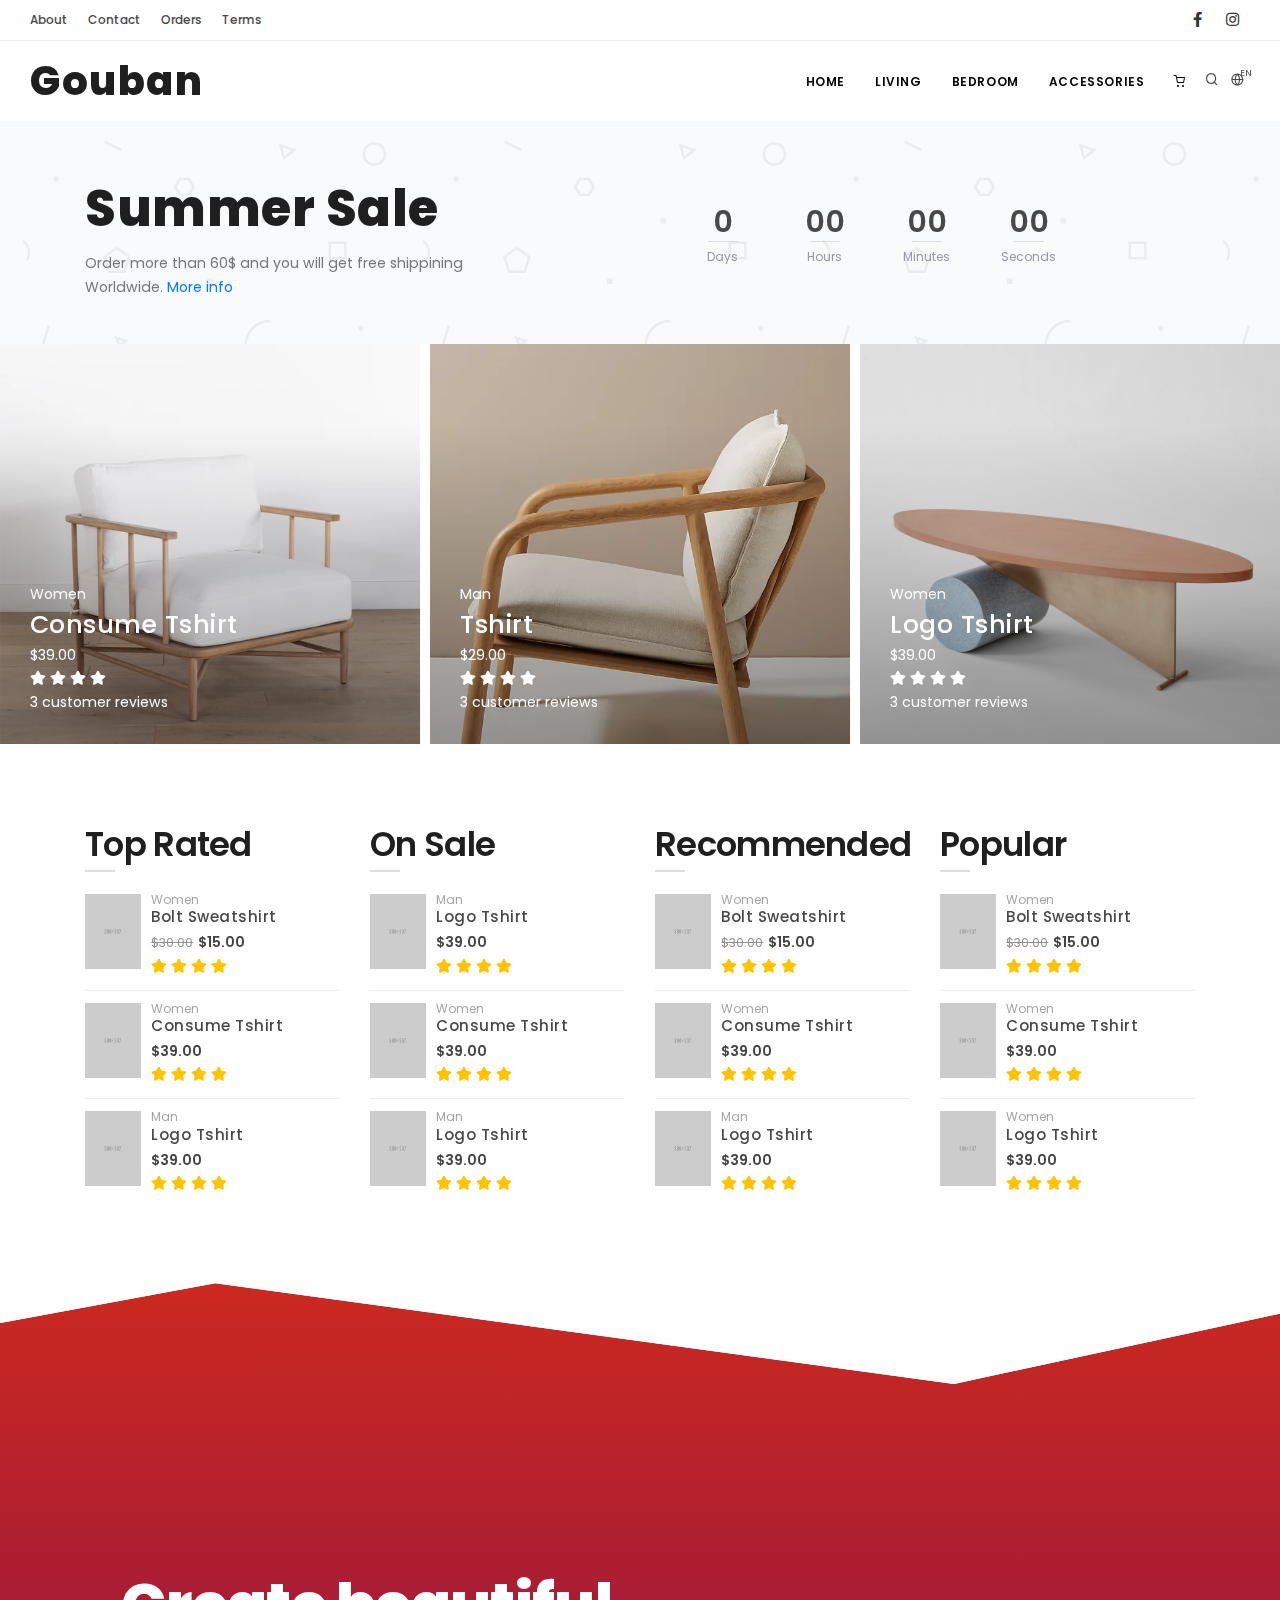
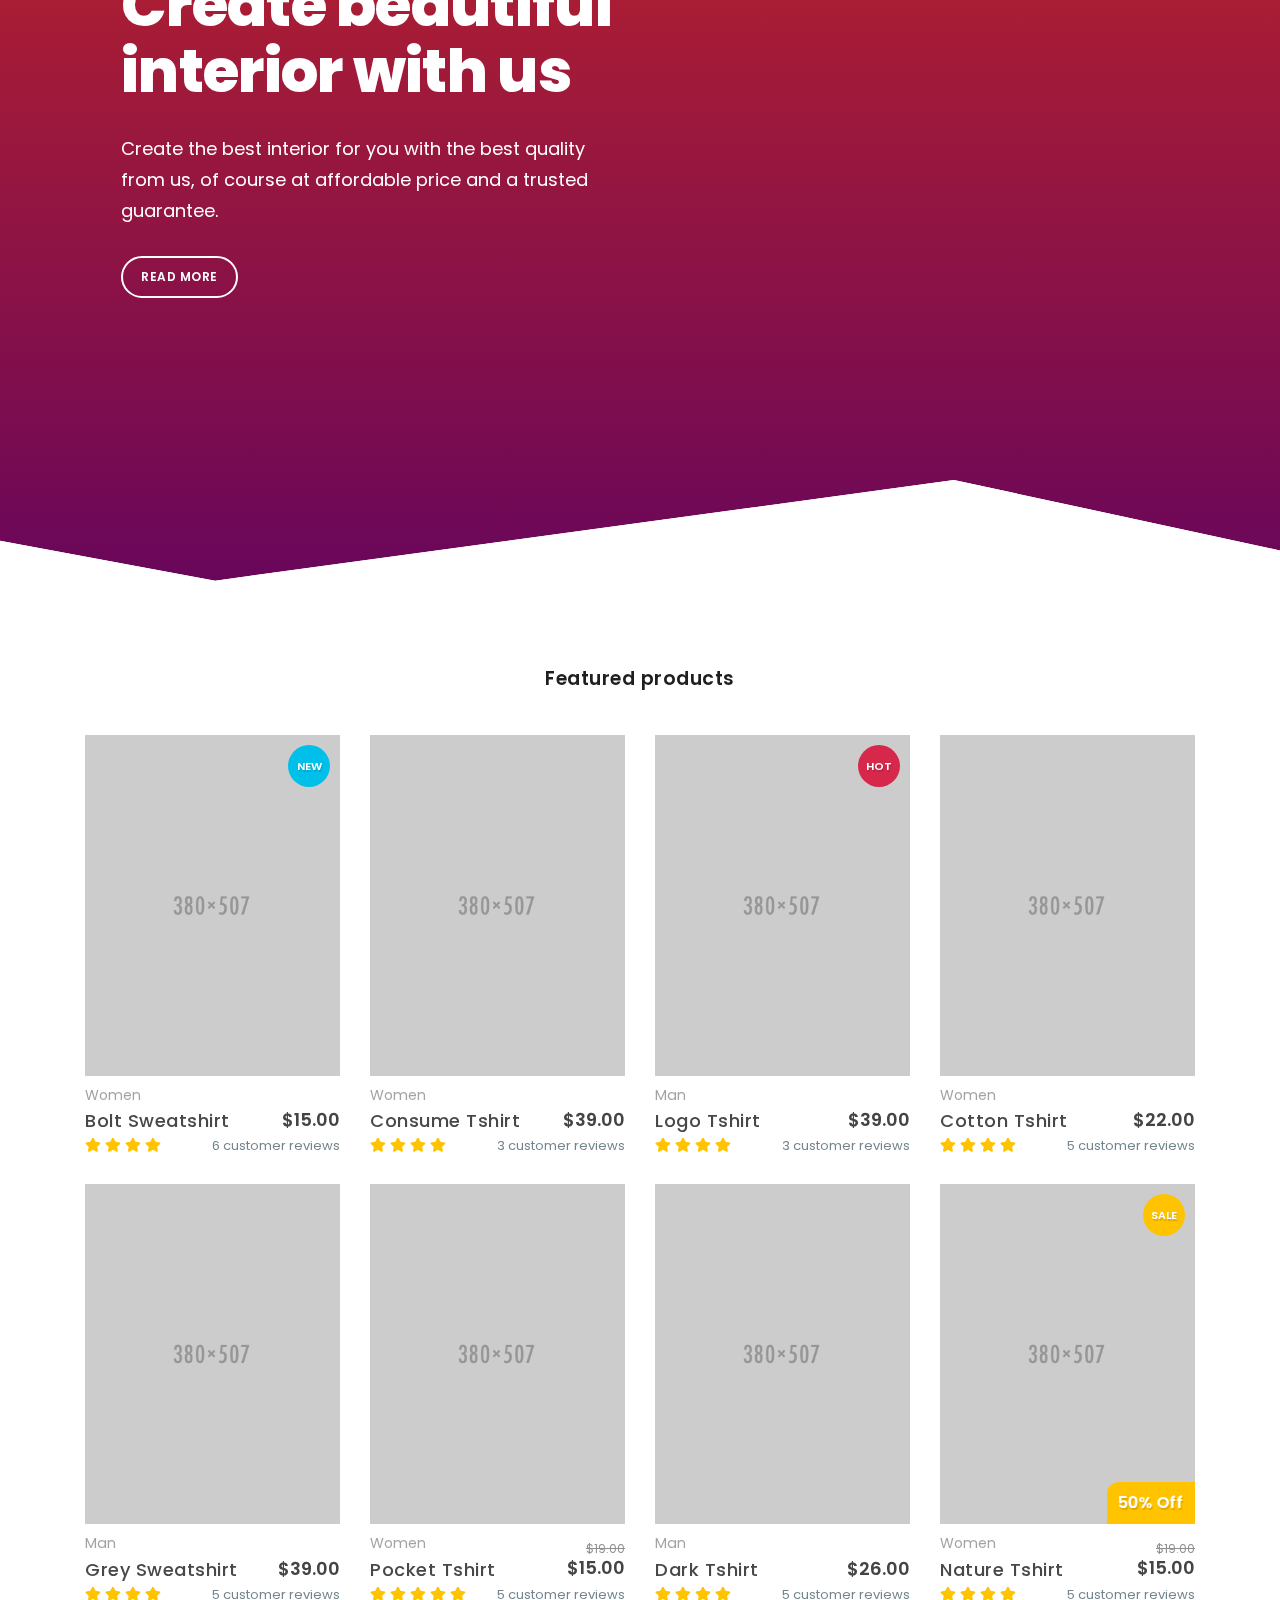
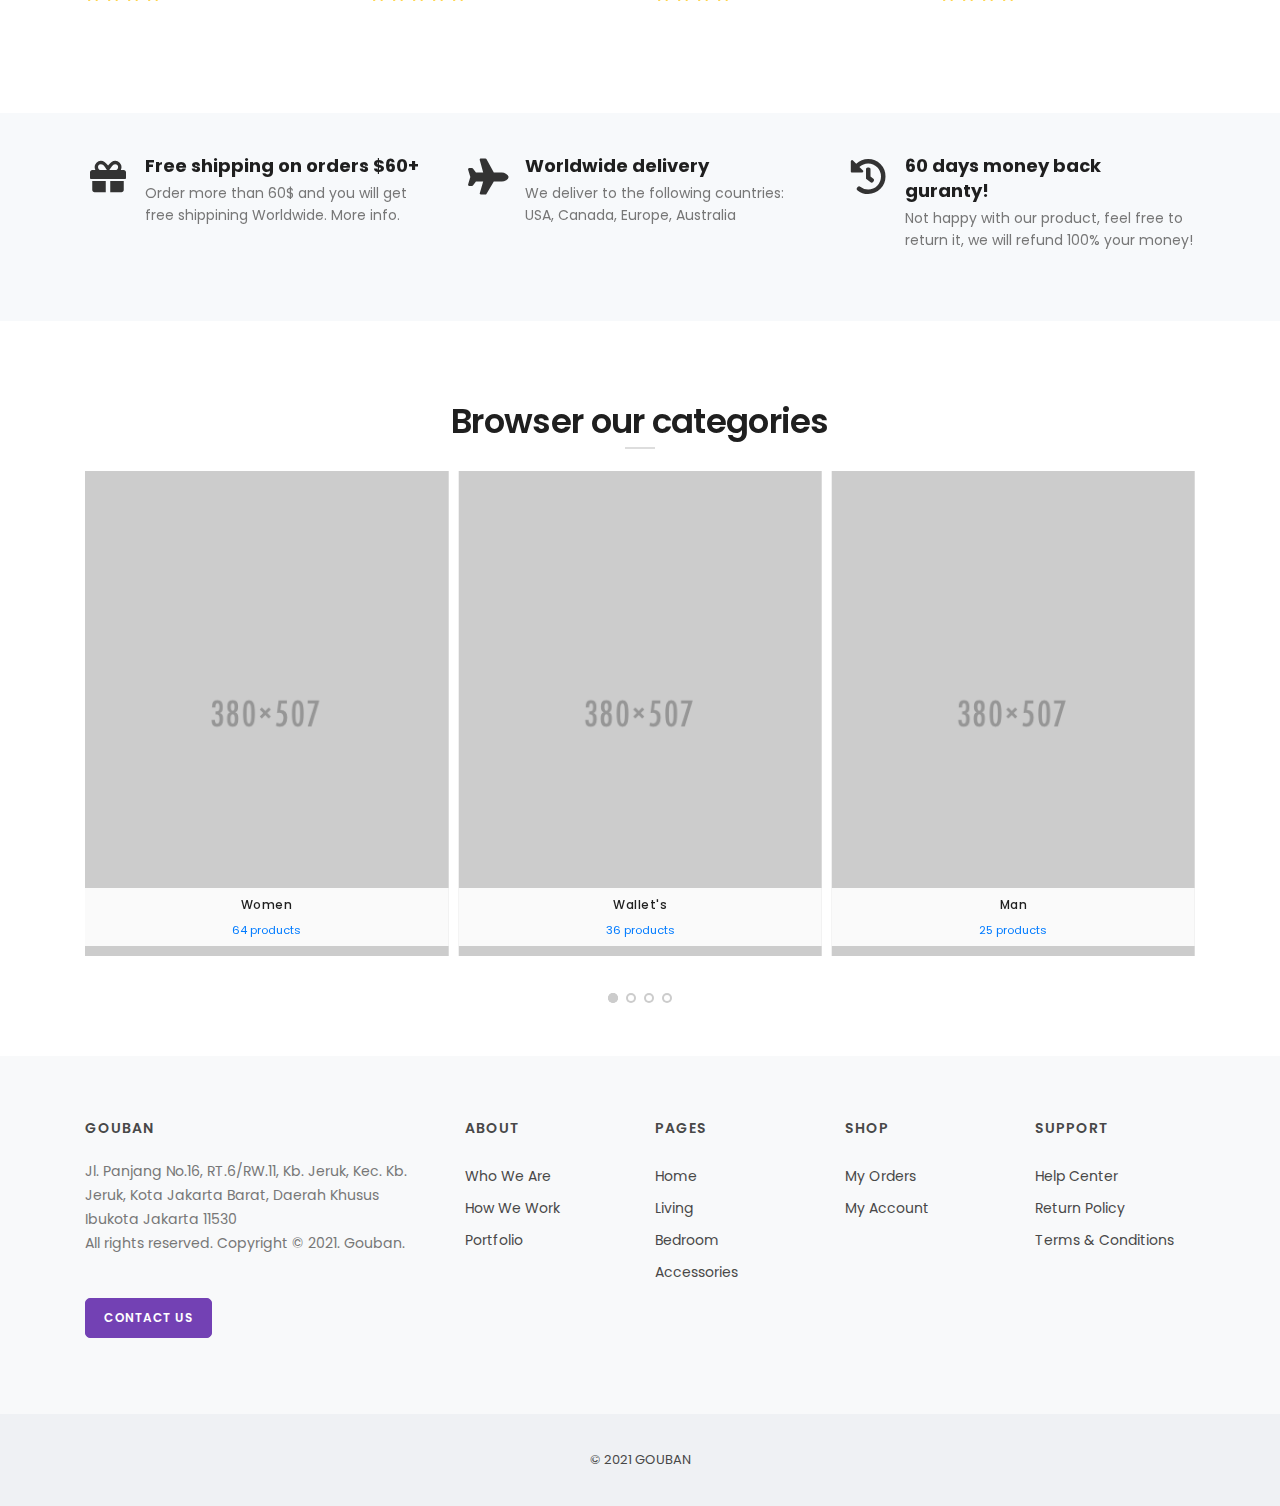
==== index.html @ 22b99cce "u" ====
<!DOCTYPE html>
<html lang="en">

<head>
    <meta name="viewport" content="width=device-width, initial-scale=1" />
    <meta http-equiv="content-type" content="text/html; charset=utf-8" />
    <meta name="author" content="INSPIRO" />
    <meta name="description" content="Themeforest Template Polo, html template">
    <link rel="icon" type="image/png" href="images/favicon.png">
    <meta http-equiv="X-UA-Compatible" content="IE=edge">

    <title>Gouban | Solution For Your Furniture</title>

    <link href="css/plugins.css" rel="stylesheet">
    <link href="css/style.css" rel="stylesheet">
    <link href="css/theme.css" rel="stylesheet">
    <link href="css/custom.css" rel="stylesheet">
</head>

<body>

    <div class="body-inner">

        <div id="topbar" class="d-none d-xl-block d-lg-block topbar-fullwidth">
            <div class="container">
                <div class="row">
                    <div class="col-md-6">
                        <ul class="top-menu">
                            <li><a href="#">About</a></li>
                            <li><a href="#">Contact</a></li>
                            <li><a href="#">Orders</a></li>
                            <li><a href="#">Terms</a></li>
                        </ul>
                    </div>
                    <div class="col-md-6 d-none d-sm-block">
                        <div class="social-icons social-icons-colored-hover">
                            <ul>
                                <li class="social-facebook"><a href="#"><i class="fab fa-facebook-f"></i></a></li>
                                <li class="social-instagram"><a href="#"><i class="fab fa-instagram"></i></a></li>
                            </ul>
                        </div>
                    </div>
                </div>
            </div>
        </div>


        <header id="header" data-fullwidth="true">
            <div class="header-inner">
                <div class="container">

                    <div id="logo"> <a href="index.html">
                        <span class="logo-default">Gouban</span>
                        <span class="logo-dark">Gouban</span></a> </div>


                    <div id="search"><a id="btn-search-close" class="btn-search-close" aria-label="Close search form"><i
                                class="icon-x"></i></a>
                        <form class="search-form" action="search-results-page.html" method="get">
                            <input class="form-control" name="q" type="text" placeholder="Type & Search..." />
                            <span class="text-muted">Start typing & press "Enter" or "ESC" to close</span>
                        </form>
                    </div>

                    <div class="header-extras">
                        <ul>
                            <li> <a id="btn-search" href="#"> <i class="icon-search"></i></a> </li>
                            <li>
                                <div class="p-dropdown"> <a href="#"><i class="icon-globe"></i><span>EN</span></a>
                                    <ul class="p-dropdown-content">
                                        <li><a href="#">French</a></li>
                                        <li><a href="#">Spanish</a></li>
                                        <li><a href="#">English</a></li>
                                    </ul>
                                </div>
                            </li>
                        </ul>
                    </div>


                    <div id="mainMenu-trigger"> <a class="lines-button x"><span class="lines"></span></a> </div>


                    <div id="mainMenu">
                        <div class="container">
                            <nav>
                                <ul>
                                    <li><a href="index.html">HOME</a></li>
                                    <li class="dropdown"><a href="#">LIVING</a>
                                        <ul class="dropdown-menu">
                                            <li class="dropdown-submenu"><span class="dropdown-menu-title-only">About
                                                    us</span>
                                                <ul class="dropdown-menu">
                                                    <li><a href="page-about-basic.html">Basic</a></li>
                                                    <li><a href="page-about-extended.html">Extended</a></li>
                                                </ul>
                                            </li>
                                            <li class="dropdown-submenu"><span class="dropdown-menu-title-only">About
                                                    me</span>
                                                <ul class="dropdown-menu">
                                                    <li><a href="page-about-me-creative.html">Creative<span
                                                                class="badge badge-danger">NEW</span></a></li>
                                                    <li><a href="page-about-me-basic.html">Basic</a></li>
                                                    <li><a href="page-about-me-extended.html">Extended</a></li>
                                                </ul>
                                            </li>
                                            <li class="dropdown-submenu"><span class="dropdown-menu-title-only">Contact
                                                    us</span>
                                                <ul class="dropdown-menu">
                                                    <li><a href="page-contact-classic.html">Classic</a></li>
                                                    <li><a href="page-contact-fullwidth-map.html">Fullwidth Map</a></li>
                                                    <li><a href="page-contact-fullscreen-map.html">Fullscreen Map</a>
                                                    </li>
                                                    <li><a href="page-contact-map-bottom.html">Map bottom</a></li>
                                                    <li><a href="page-contact-sidebar-left.html">Sidebar Left</a></li>
                                                    <li><a href="page-contact-sidebar-right.html">Sidebar Right</a></li>
                                                </ul>
                                            </li>
                                            <li class="dropdown-submenu"><span
                                                    class="dropdown-menu-title-only">Gallery</span>
                                                <ul class="dropdown-menu">
                                                    <li><a href="page-gallery-2.html">Two Columns</a></li>
                                                    <li><a href="page-gallery-3.html">Three Columns</a></li>
                                                    <li><a href="page-gallery-4.html">Four Columns</a></li>
                                                    <li><a href="page-gallery-5.html">Five Columns</a></li>
                                                    <li><a href="page-gallery-6.html">Six Columns</a></li>
                                                    <li><a href="page-gallery-sidebar.html">Sidebar version</a></li>
                                                    <li><a href="page-gallery-wide.html">Wide version</a></li>
                                                    <li><a href="page-gallery-load-more.html">Load more</a></li>
                                                    <li><a href="page-gallery-infinite-scroll.html">Infinity Scroll</a>
                                                    </li>

                                                </ul>
                                            </li>
                                            <li class="dropdown-submenu"><span class="dropdown-menu-title-only">User
                                                    pages</span>
                                                <ul class="dropdown-menu">
                                                    <li><a href="page-user-login.html">Login</a></li>
                                                    <li><a href="page-user-login-classic.html">Login - Classic</a></li>
                                                    <li><a href="page-user-register.html">Register</a></li>
                                                    <li><a href="page-user-register-classic.html">Register - Classic</a>
                                                    </li>
                                                    <li><a href="page-user-password-recovery.html">Recovery Password</a>
                                                    </li>
                                                </ul>
                                            </li>
                                            <li><a href="page-services.html">Services</a></li>
                                            <li><a href="page-our-team.html">Our team</a></li>
                                            <li><a href="page-our-clients.html">Our clients</a></li>
                                            <li><a href="page-maintenance.html">Maintenance</a></li>
                                            <li><a href="page-404.html">404 Page</a></li>
                                            <li><a href="page-404-parallax.html">404 Page - Parallax</a></li>
                                            <li><a href="page-500.html">500 Page</a></li>
                                            <li><a href="page-fullwidth.html">Fullwidth page</a></li>
                                            <li><a href="page-fullwidth-wide.html">Fullwidth page - Wide</a></li>
                                            <li class="dropdown-submenu"><span class="dropdown-menu-title-only">Page
                                                    with Sidebar</span>
                                                <ul class="dropdown-menu">
                                                    <li><a href="page-sidebar.html">Sidebar Left</a></li>
                                                    <li><a href="page-sidebar-right.html">Sidebar Right</a></li>
                                                    <li><a href="page-sidebar-both.html">Sidebar Both</a></li>
                                                </ul>
                                            </li>
                                            <li><a href="page-site-map.html">Site Map</a></li>
                                            <li><a href="page-faq.html">FAQ</a></li>
                                        </ul>
                                    </li>
                                    <li class="dropdown mega-menu-item"><a href="#">BEDROOM</a>
                                        <ul class="dropdown-menu">
                                            <li class="mega-menu-content">
                                                <div class="row">
                                                    <div class="col-lg-2-5">
                                                        <ul>
                                                            <li class="mega-menu-title">Grids</li>
                                                            <li><a href="portfolio-2.html">Two Columns</a></li>
                                                            <li><a href="portfolio-3.html">Three Columns</a></li>
                                                            <li><a href="portfolio-4.html">Four Columns</a></li>
                                                            <li><a href="portfolio-5.html">Five Columns</a></li>
                                                            <li><a href="portfolio-6.html">Six Columns</a></li>
                                                            <li><a href="portfolio-sidebar.html">Sidebar version</a>
                                                            </li>
                                                            <li><a href="portfolio-wide-3.html">Wide version</a></li>
                                                        </ul>
                                                    </div>
                                                    <div class="col-lg-2-5">
                                                        <ul>
                                                            <li class="mega-menu-title">Masonry</li>
                                                            <li><a href="portfolio-masonry-2.html">Two Columns</a></li>
                                                            <li><a href="portfolio-masonry-3.html">Three Columns<span
                                                                        class="badge badge-danger">HOT</span></a></li>
                                                            <li><a href="portfolio-masonry-4.html">Four Columns</a></li>
                                                            <li><a href="portfolio-masonry-5.html">Five Columns</a></li>
                                                            <li><a href="portfolio-masonry-6.html">Six Columns</a></li>
                                                            <li><a href="portfolio-masonry-sidebar.html">Sidebar
                                                                    version</a></li>
                                                            <li><a href="portfolio-masonry-wide-3.html">Wide version</a>
                                                            </li>
                                                        </ul>
                                                    </div>
                                                    <div class="col-lg-2-5">
                                                        <ul>
                                                            <li class="mega-menu-title">Styles</li>
                                                            <li><a href="portfolio-filter-styles.html">Filter Styles</a>
                                                            </li>
                                                            <li><a href="portfolio-load-more.html">Load more</a></li>
                                                            <li><a href="portfolio-load-more-sidebar.html">Load more -
                                                                    Sidebar</a></li>
                                                            <li><a href="portfolio-infinite-scroll.html">Infinity
                                                                    Scroll</a></li>
                                                            <li><a href="portfolio-ajax.html">Portfolio Ajax</a></li>
                                                            <li><a href="portfolio-gallery-modal.html">Gallery Modal</a>
                                                            </li>
                                                            <li><a href="portfolio-video-modal.html">Video Modal</a>
                                                            </li>
                                                        </ul>
                                                    </div>
                                                    <div class="col-lg-2-5">
                                                        <ul>
                                                            <li class="mega-menu-title">Layouts</li>
                                                            <li><a href="portfolio-sidebar-left.html">Left Sidebar</a>
                                                            </li>
                                                            <li><a href="portfolio-sidebar-right.html">Right Sidebar</a>
                                                            </li>
                                                            <li><a href="portfolio-sidebar-both.html">Both Sidebars</a>
                                                            </li>
                                                            <li><a href="portfolio-slider-3.html">Slider Default</a>
                                                            </li>
                                                            <li><a href="portfolio-no-page-title.html">No Page Title</a>
                                                            </li>
                                                            <li><a href="portfolio-no-page-title-sidebar.html">No Page
                                                                    Title - Sidebar</a></li>
                                                            <li><a href="portfolio-hover-styles.html">Hover Styles</a>
                                                            </li>
                                                        </ul>
                                                    </div>
                                                    <div class="col-lg-2-5">
                                                        <ul>
                                                            <li class="mega-menu-title">Single Project</li>
                                                            <li><a href="portfolio-page-grid-gallery.html">Grid
                                                                    Gallery</a></li>
                                                            <li><a href="portfolio-page-particles.html">Particles Wide
                                                                    Project</a></li>
                                                            <li><a href="portfolio-page-floating-sidebar.html">Floating
                                                                    Sidebar</a></li>
                                                            <li><a href="portfolio-page-slider.html">Slider version</a>
                                                            </li>
                                                            <li><a href="portfolio-page-background-image.html">Fullscreen
                                                                    image</a></li>
                                                            <li><a href="portfolio-page-background-video.html">Fullscreen
                                                                    Video</a></li>
                                                        </ul>
                                                    </div>
                                                    <div class="col-md-12 no-padding">
                                                        <div class="d-none d-lg-block m-t-40 m-b-10">
                                                            <div class="container">
                                                                <div class="row">
                                                                    <div class="col-lg-9 m-t-10">
                                                                        <div class="text-center center">
                                                                            <div class="heading-creative">
                                                                                <strong>20+</strong> Amazing Hover
                                                                                Styles</div>
                                                                        </div>
                                                                    </div>
                                                                    <div class="col-lg-3"><a
                                                                            href="portfolio-hover-styles.html"
                                                                            class="btn m-l-20 btn-light btn-shadow btn-light-hover btn-light-hover">View
                                                                            All Hover Styles</a></div>
                                                                </div>
                                                            </div>
                                                        </div>
                                                        <ul class="d-block d-lg-none">
                                                            <li><a class="mega-menu-title"
                                                                    href="portfolio-hover-styles.html">20+ Amazing Hover
                                                                    Styles</a></li>
                                                        </ul>
                                                    </div>
                                                </div>
                                            </li>
                                        </ul>
                                    </li>
                                    <li class="dropdown mega-menu-item"><a href="#">ACCESSORIES</a>
                                        <ul class="dropdown-menu">
                                            <li class="mega-menu-content">
                                                <div class="row">
                                                    <div class="col-lg-2-5">
                                                        <ul>
                                                            <li class="mega-menu-title">Masonry</li>
                                                            <li><a href="blog-masonry-2.html">Two Columns</a></li>
                                                            <li><a href="blog-masonry-3.html">Three Columns<span
                                                                        class="badge badge-danger">HOT</span></a></li>
                                                            <li><a href="blog-masonry-4.html">Four Columns</a></li>
                                                            <li><a href="blog-masonry-sidebar.html">Sidebar version</a>
                                                            </li>
                                                            <li><a href="blog-masonry-no-page-title.html">No page
                                                                    title</a></li>
                                                            <li><a href="blog-masonry-wide.html">Wide version</a></li>
                                                            <li><a href="blog-masonry-load-more.html">Load More</a></li>
                                                            <li><a href="blog-masonry-infinite-scroll.html">Infinite
                                                                    Scroll</a></li>
                                                            <li><a href="blog-masonry-filter.html">Filter Categories</a>
                                                            </li>
                                                        </ul>
                                                    </div>
                                                    <div class="col-lg-2-5">
                                                        <ul>
                                                            <li class="mega-menu-title">Grids Layout</li>
                                                            <li><a href="blog-1.html">One Column</a></li>
                                                            <li><a href="blog-2.html">Two Columns</a></li>
                                                            <li><a href="blog-3.html">Three Columns</a></li>
                                                            <li><a href="blog-4.html">Four Columns</a></li>
                                                            <li><a href="blog-no-page-title.html">No page title</a></li>
                                                            <li><a href="blog-wide.html">Wide version</a></li>
                                                            <li><a href="blog-load-more.html">Load More</a></li>
                                                            <li><a href="blog-infinite-scroll.html">Infinite Scroll</a>
                                                            </li>
                                                            <li><a href="blog-filter.html">Filter Categories</a></li>
                                                        </ul>
                                                    </div>
                                                    <div class="col-lg-2-5">
                                                        <ul>
                                                            <li class="mega-menu-title">Left Image</li>
                                                            <li><a href="blog-left-image-sidebar-right.html">Right
                                                                    Sidebar</a></li>
                                                            <li><a href="blog-left-image-sidebar-left.html">Left
                                                                    Sidebar</a></li>
                                                            <li><a href="blog-left-image-sidebar-both.html">Both
                                                                    Sidebars</a></li>
                                                            <li><a href="blog-left-image-no-sidebar.html">No Sidebar</a>
                                                            </li>
                                                            <li><a href="blog-left-image-no-page-title.html">No page
                                                                    title</a></li>
                                                            <li><a href="blog-left-image-load-more.html">Load More</a>
                                                            </li>
                                                            <li><a href="blog-left-image-infinite-scroll.html">Infinite
                                                                    Scroll</a></li>
                                                            <li><a href="blog-left-image-author-info.html">Author
                                                                    Info</a></li>
                                                            <li><a href="blog-left-image-filter.html">Filter
                                                                    Categories</a></li>
                                                        </ul>
                                                    </div>
                                                    <div class="col-lg-2-5">
                                                        <ul>
                                                            <li class="mega-menu-title">Layouts</li>
                                                            <li><a href="blog-sidebar-left.html">Left Sidebar</a></li>
                                                            <li><a href="blog-sidebar-right.html">Right Sidebar</a></li>
                                                            <li><a href="blog-sidebar-both.html">Both Sidebars</a></li>
                                                            <li><a href="blog-fullwidth.html">Fullwidth</a></li>
                                                            <li class="mega-menu-title">Post Item Styles</li>
                                                            <li><a href="blog-style-shadow.html">Shadow</a></li>
                                                            <li><a href="blog-style-textual.html">Textual</a></li>
                                                            <li><a href="blog-style-grey-bg.html">Grey Background</a>
                                                            </li>
                                                            <li><a href="blog-style-author-info.html">Author Info</a>
                                                            </li>
                                                        </ul>
                                                    </div>
                                                    <div class="col-lg-2-5">
                                                        <ul>
                                                            <li class="mega-menu-title">Single Post</li>
                                                            <li><a href="blog-single.html">Default</a></li>
                                                            <li><a href="blog-single-slider.html">Slider</a></li>
                                                            <li><a href="blog-single-video.html">Video</a></li>
                                                            <li><a href="blog-single-audio.html">Audio</a></li>
                                                            <li><a href="blog-single-creative.html">Creative</a></li>
                                                            <li class="mega-menu-title">Comments<span
                                                                    class="badge badge-danger">NEW</span></li>
                                                            <li><a href="blog-comments.html#comments">Default
                                                                    Comments</a></li>
                                                            <li><a href="blog-comments-disqus.html#comments">Disqus
                                                                    Comments</a></li>
                                                            <li><a href="blog-comments-facebook.html#comments">Facebook
                                                                    Comments</a></li>
                                                        </ul>
                                                    </div>
                                                </div>
                                            </li>
                                        </ul>
                                    </li>
                                    <li class="dropdown mega-menu-item">
                                        <a href="#">
                                            <div class="icon-holder large effect light"><i class="icon-shopping-cart"> </i> </div>
                                        </a>
                                    </li>
                                </ul>
                            </nav>
                        </div>
                    </div>

                </div>
            </div>
        </header>

        <section class="section-pattern p-t-60 p-b-30 text-center"
            style="background: url(images/pattern/pattern22.png)">
            <div class="container">
                <div class="row">
                    <div class="col-lg-5 text-left">
                        <h2 class="text-medium">Summer Sale</h2>
                        <p>Order more than 60$ and you will get free shippining Worldwide. <a href="#"
                                class="read-more">More info</a></p>
                    </div>
                    <div class="col-lg-7">
                        <div class="countdown medium" data-countdown="2020/09/19 11:34:51" data-animate="fadeInUp">
                        </div>
                    </div>
                </div>
            </div>
        </section>

        <section class="no-padding">
            <div class="grid-articles carousel post-carousel" data-items="3" data-dots="false">
                <article class="post-entry">
                    <a href="#" class="post-image"><img alt="" src="images/kursi/1.png"></a>
                    <div class="post-entry-overlay">
                        <div class="post-entry-meta">
                            <div class="product-description">
                                <div class="product-category">Women</div>
                                <div class="product-title">
                                    <h3><a href="#">Consume Tshirt</a></h3>
                                </div>
                                <div class="product-price"><ins>$39.00</ins>
                                </div>
                                <div class="product-rate">
                                    <i class="fa fa-star"></i>
                                    <i class="fa fa-star"></i>
                                    <i class="fa fa-star"></i>
                                    <i class="fa fa-star"></i>
                                    <i class="fa fa-star-half-o"></i>
                                </div>
                                <div class="product-reviews"><a href="#">3 customer reviews</a>
                                </div>
                            </div>
                        </div>
                    </div>
                </article>
                <article class="post-entry">
                    <a href="#" class="post-image"><img alt="" src="images/kursi/3.png"></a>
                    <div class="post-entry-overlay">
                        <div class="post-entry-meta">
                            <div class="product-description">
                                <div class="product-category">Man</div>
                                <div class="product-title">
                                    <h3><a href="#">Tshirt</a></h3>
                                </div>
                                <div class="product-price"><ins>$29.00</ins>
                                </div>
                                <div class="product-rate">
                                    <i class="fa fa-star"></i>
                                    <i class="fa fa-star"></i>
                                    <i class="fa fa-star"></i>
                                    <i class="fa fa-star"></i>
                                    <i class="fa fa-star-half-o"></i>
                                </div>
                                <div class="product-reviews"><a href="#">3 customer reviews</a>
                                </div>
                            </div>
                        </div>
                    </div>
                </article>
                <article class="post-entry">
                    <a href="#" class="post-image"><img alt="" src="images/meja/5.png"></a>
                    <div class="post-entry-overlay">
                        <div class="post-entry-meta">
                            <div class="product-description">
                                <div class="product-category">Women</div>
                                <div class="product-title">
                                    <h3><a href="#">Logo Tshirt</a></h3>
                                </div>
                                <div class="product-price"><ins>$39.00</ins>
                                </div>
                                <div class="product-rate">
                                    <i class="fa fa-star"></i>
                                    <i class="fa fa-star"></i>
                                    <i class="fa fa-star"></i>
                                    <i class="fa fa-star"></i>
                                    <i class="fa fa-star-half-o"></i>
                                </div>
                                <div class="product-reviews"><a href="#">3 customer reviews</a>
                                </div>
                            </div>
                        </div>
                    </div>
                </article>
                <article class="post-entry">
                    <a href="#" class="post-image"><img alt="" src="images/kursi/5.jpg"></a>
                    <div class="post-entry-overlay">
                        <div class="post-entry-meta">
                            <div class="product-description">
                                <div class="product-category">Women</div>
                                <div class="product-title">
                                    <h3><a href="#">Consume Tshirt</a></h3>
                                </div>
                                <div class="product-price"><ins>$39.00</ins>
                                </div>
                                <div class="product-rate">
                                    <i class="fa fa-star"></i>
                                    <i class="fa fa-star"></i>
                                    <i class="fa fa-star"></i>
                                    <i class="fa fa-star"></i>
                                    <i class="fa fa-star-half-o"></i>
                                </div>
                                <div class="product-reviews"><a href="#">3 customer reviews</a>
                                </div>
                            </div>
                        </div>
                    </div>
                </article>
                <article class="post-entry">
                    <a href="#" class="post-image"><img alt="" src="images/meja/3.jpg"></a>
                    <div class="post-entry-overlay">
                        <div class="post-entry-meta">
                            <div class="product-description">
                                <div class="product-category">Man</div>
                                <div class="product-title">
                                    <h3><a href="#">Tshirt</a></h3>
                                </div>
                                <div class="product-price"><ins>$29.00</ins>
                                </div>
                                <div class="product-rate">
                                    <i class="fa fa-star"></i>
                                    <i class="fa fa-star"></i>
                                    <i class="fa fa-star"></i>
                                    <i class="fa fa-star"></i>
                                    <i class="fa fa-star-half-o"></i>
                                </div>
                                <div class="product-reviews"><a href="#">3 customer reviews</a>
                                </div>
                            </div>
                        </div>
                    </div>
                </article>
                <article class="post-entry">
                    <a href="#" class="post-image"><img alt="" src="images/meja/1.jpg"></a>
                    <div class="post-entry-overlay">
                        <div class="post-entry-meta">
                            <div class="product-description">
                                <div class="product-category">Women</div>
                                <div class="product-title">
                                    <h3><a href="#">Logo Tshirt</a></h3>
                                </div>
                                <div class="product-price"><ins>$39.00</ins>
                                </div>
                                <div class="product-rate">
                                    <i class="fa fa-star"></i>
                                    <i class="fa fa-star"></i>
                                    <i class="fa fa-star"></i>
                                    <i class="fa fa-star"></i>
                                    <i class="fa fa-star-half-o"></i>
                                </div>
                                <div class="product-reviews"><a href="#">3 customer reviews</a>
                                </div>
                            </div>
                        </div>
                    </div>
                </article>
            </div>
        </section>

        <section>
            <div class="container">
                <div class="row">
                    <div class="col-lg-3">
                        <div class="heading-text heading-line">
                            <h4>Top Rated</h4>
                        </div>
                        <div class="widget-shop">
                            <div class="product">
                                <div class="product-image">
                                    <a href="#"><img alt="Shop product image!" src="images/shop/products/10.jpg">
                                    </a>
                                </div>
                                <div class="product-description">
                                    <div class="product-category">Women</div>
                                    <div class="product-title">
                                        <h3><a href="#">Bolt Sweatshirt</a></h3>
                                    </div>
                                    <div class="product-price"><del>$30.00</del><ins>$15.00</ins>
                                    </div>
                                    <div class="product-rate">
                                        <i class="fa fa-star"></i>
                                        <i class="fa fa-star"></i>
                                        <i class="fa fa-star"></i>
                                        <i class="fa fa-star"></i>
                                        <i class="fa fa-star-half-o"></i>
                                    </div>
                                </div>
                            </div>
                            <div class="product">
                                <div class="product-image">
                                    <a href="#"><img alt="Shop product image!" src="images/shop/products/6.jpg">
                                    </a>
                                </div>
                                <div class="product-description">
                                    <div class="product-category">Women</div>
                                    <div class="product-title">
                                        <h3><a href="#">Consume Tshirt</a></h3>
                                    </div>
                                    <div class="product-price"><ins>$39.00</ins>
                                    </div>
                                    <div class="product-rate">
                                        <i class="fa fa-star"></i>
                                        <i class="fa fa-star"></i>
                                        <i class="fa fa-star"></i>
                                        <i class="fa fa-star"></i>
                                        <i class="fa fa-star-half-o"></i>
                                    </div>
                                </div>
                            </div>
                            <div class="product">
                                <div class="product-image">
                                    <a href="#"><img alt="Shop product image!" src="images/shop/products/7.jpg">
                                    </a>
                                </div>
                                <div class="product-description">
                                    <div class="product-category">Man</div>
                                    <div class="product-title">
                                        <h3><a href="#">Logo Tshirt</a></h3>
                                    </div>
                                    <div class="product-price"><ins>$39.00</ins>
                                    </div>
                                    <div class="product-rate">
                                        <i class="fa fa-star"></i>
                                        <i class="fa fa-star"></i>
                                        <i class="fa fa-star"></i>
                                        <i class="fa fa-star"></i>
                                        <i class="fa fa-star-half-o"></i>
                                    </div>
                                </div>
                            </div>
                        </div>
                    </div>
                    <div class="col-lg-3">
                        <div class="heading-text heading-line three-top-header">
                            <h4>On Sale</h4>
                        </div>
                        <div class="widget-shop">
                            <div class="product">
                                <div class="product-image">
                                    <a href="#"><img alt="Shop product image!" src="images/shop/products/11.jpg">
                                    </a>
                                </div>
                                <div class="product-description">
                                    <div class="product-category">Man</div>
                                    <div class="product-title">
                                        <h3><a href="#">Logo Tshirt</a></h3>
                                    </div>
                                    <div class="product-price"><ins>$39.00</ins>
                                    </div>
                                    <div class="product-rate">
                                        <i class="fa fa-star"></i>
                                        <i class="fa fa-star"></i>
                                        <i class="fa fa-star"></i>
                                        <i class="fa fa-star"></i>
                                        <i class="fa fa-star-half-o"></i>
                                    </div>
                                </div>
                            </div>
                            <div class="product">
                                <div class="product-image">
                                    <a href="#"><img alt="Shop product image!" src="images/shop/products/9.jpg">
                                    </a>
                                </div>
                                <div class="product-description">
                                    <div class="product-category">Women</div>
                                    <div class="product-title">
                                        <h3><a href="#">Consume Tshirt</a></h3>
                                    </div>
                                    <div class="product-price"><ins>$39.00</ins>
                                    </div>
                                    <div class="product-rate">
                                        <i class="fa fa-star"></i>
                                        <i class="fa fa-star"></i>
                                        <i class="fa fa-star"></i>
                                        <i class="fa fa-star"></i>
                                        <i class="fa fa-star-half-o"></i>
                                    </div>
                                </div>
                            </div>
                            <div class="product">
                                <div class="product-image">
                                    <a href="#"><img alt="Shop product image!" src="images/shop/products/3.jpg">
                                    </a>
                                </div>
                                <div class="product-description">
                                    <div class="product-category">Man</div>
                                    <div class="product-title">
                                        <h3><a href="#">Logo Tshirt</a></h3>
                                    </div>
                                    <div class="product-price"><ins>$39.00</ins>
                                    </div>
                                    <div class="product-rate">
                                        <i class="fa fa-star"></i>
                                        <i class="fa fa-star"></i>
                                        <i class="fa fa-star"></i>
                                        <i class="fa fa-star"></i>
                                        <i class="fa fa-star-half-o"></i>
                                    </div>
                                </div>
                            </div>
                        </div>
                    </div>
                    <div class="col-lg-3">
                        <div class="heading-text heading-line three-top-header">
                            <h4>Recommended</h4>
                        </div>
                        <div class="widget-shop">
                            <div class="product">
                                <div class="product-image">
                                    <a href="#"><img alt="Shop product image!" src="images/shop/products/1.jpg">
                                    </a>
                                </div>
                                <div class="product-description">
                                    <div class="product-category">Women</div>
                                    <div class="product-title">
                                        <h3><a href="#">Bolt Sweatshirt</a></h3>
                                    </div>
                                    <div class="product-price"><del>$30.00</del><ins>$15.00</ins>
                                    </div>
                                    <div class="product-rate">
                                        <i class="fa fa-star"></i>
                                        <i class="fa fa-star"></i>
                                        <i class="fa fa-star"></i>
                                        <i class="fa fa-star"></i>
                                        <i class="fa fa-star-half-o"></i>
                                    </div>
                                </div>
                            </div>
                            <div class="product">
                                <div class="product-image">
                                    <a href="#"><img alt="Shop product image!" src="images/shop/products/2.jpg">
                                    </a>
                                </div>
                                <div class="product-description">
                                    <div class="product-category">Women</div>
                                    <div class="product-title">
                                        <h3><a href="#">Consume Tshirt</a></h3>
                                    </div>
                                    <div class="product-price"><ins>$39.00</ins>
                                    </div>
                                    <div class="product-rate">
                                        <i class="fa fa-star"></i>
                                        <i class="fa fa-star"></i>
                                        <i class="fa fa-star"></i>
                                        <i class="fa fa-star"></i>
                                        <i class="fa fa-star-half-o"></i>
                                    </div>
                                </div>
                            </div>
                            <div class="product">
                                <div class="product-image">
                                    <a href="#"><img alt="Shop product image!" src="images/shop/products/5.jpg">
                                    </a>
                                </div>
                                <div class="product-description">
                                    <div class="product-category">Man</div>
                                    <div class="product-title">
                                        <h3><a href="#">Logo Tshirt</a></h3>
                                    </div>
                                    <div class="product-price"><ins>$39.00</ins>
                                    </div>
                                    <div class="product-rate">
                                        <i class="fa fa-star"></i>
                                        <i class="fa fa-star"></i>
                                        <i class="fa fa-star"></i>
                                        <i class="fa fa-star"></i>
                                        <i class="fa fa-star-half-o"></i>
                                    </div>
                                </div>
                            </div>
                        </div>
                    </div>
                    <div class="col-lg-3">
                        <div class="heading-text heading-line three-top-header">
                            <h4>Popular</h4>
                        </div>
                        <div class="widget-shop">
                            <div class="product">
                                <div class="product-image">
                                    <a href="#"><img alt="Shop product image!" src="images/shop/products/4.jpg">
                                    </a>
                                </div>
                                <div class="product-description">
                                    <div class="product-category">Women</div>
                                    <div class="product-title">
                                        <h3><a href="#">Bolt Sweatshirt</a></h3>
                                    </div>
                                    <div class="product-price"><del>$30.00</del><ins>$15.00</ins>
                                    </div>
                                    <div class="product-rate">
                                        <i class="fa fa-star"></i>
                                        <i class="fa fa-star"></i>
                                        <i class="fa fa-star"></i>
                                        <i class="fa fa-star"></i>
                                        <i class="fa fa-star-half-o"></i>
                                    </div>
                                </div>
                            </div>
                            <div class="product">
                                <div class="product-image">
                                    <a href="#"><img alt="Shop product image!" src="images/shop/products/13.jpg">
                                    </a>
                                </div>
                                <div class="product-description">
                                    <div class="product-category">Women</div>
                                    <div class="product-title">
                                        <h3><a href="#">Consume Tshirt</a></h3>
                                    </div>
                                    <div class="product-price"><ins>$39.00</ins>
                                    </div>
                                    <div class="product-rate">
                                        <i class="fa fa-star"></i>
                                        <i class="fa fa-star"></i>
                                        <i class="fa fa-star"></i>
                                        <i class="fa fa-star"></i>
                                        <i class="fa fa-star-half-o"></i>
                                    </div>
                                </div>
                            </div>
                            <div class="product">
                                <div class="product-image">
                                    <a href="#"><img alt="Shop product image!" src="images/shop/products/8.jpg">
                                    </a>
                                </div>
                                <div class="product-description">
                                    <div class="product-category">Women</div>
                                    <div class="product-title">
                                        <h3><a href="#">Logo Tshirt</a></h3>
                                    </div>
                                    <div class="product-price"><ins>$39.00</ins>
                                    </div>
                                    <div class="product-rate">
                                        <i class="fa fa-star"></i>
                                        <i class="fa fa-star"></i>
                                        <i class="fa fa-star"></i>
                                        <i class="fa fa-star"></i>
                                        <i class="fa fa-star-half-o"></i>
                                    </div>
                                </div>
                            </div>
                        </div>
                    </div>
                </div>
            </div>
        </section>

        <section class="fullscreen" data-bg-parallax="images/newarrival.jpg">
            <div class="parallax-container img-loaded" data-bg="images/newarrival.jpg" data-velocity="-.140"
                style="background: url(&quot;images/newarrival.jpg&quot;) -532px;" data-ll-status="loaded"></div>
            <div class="bg-overlay bg-shape-custom" data-style="8"></div>
            <div class="shape-divider shape-divider-custom" data-style="5" data-position="top" data-flip-vertical="true"
                style="z-index: 0; opacity: 1;"><svg xmlns="http://www.w3.org/2000/svg" viewBox="0 0 630 100"
                    preserveAspectRatio="none" style="height:105px">
                    <path d="M0,56.84l108,39L468,0,630,68.42V100H0Z" style="fill:#fff"></path>
                </svg></div>
            <div class="shape-divider shape-divider-custom" data-style="5" style="z-index: 0; opacity: 1;"><svg
                    xmlns="http://www.w3.org/2000/svg" viewBox="0 0 630 100" preserveAspectRatio="none"
                    style="height:105px">
                    <path d="M0,56.84l108,39L468,0,630,68.42V100H0Z" style="fill:#fff"></path>
                </svg></div>
            <div class="container">
                <div class="container-fullscreen">
                    <div class="text-middle">
                        <div class="heading-text text-light col-lg-6">
                            <h2 class="font-weight-800"><span>Create beautiful interior with us</span></h2>
                            <p>Create the best interior for you with the best quality from us, of course at affordable price and a trusted guarantee.</p>
                            <a href="#" class="btn btn-light btn-outline btn-rounded">Read More</a>
                        </div>
                    </div>
                </div>
            </div>
        </section>

        <section>
            <div class="container">
                <div class="heading m-b-40">
                    <h4>Featured products</h4>
                </div>

                <div class="shop">
                    <div class="row">
                        <div class="col-6 col-lg-3">
                            <div class="product">
                                <div class="product-image">
                                    <a href="#"><img alt="Shop product image!" src="images/shop/products/1.jpg">
                                    </a>
                                    <a href="#"><img alt="Shop product image!" src="images/shop/products/10.jpg">
                                    </a>
                                    <span class="product-new">NEW</span>
                                    <span class="product-wishlist">
                                        <a href="#"><i class="fa fa-heart"></i></a>
                                    </span>
                                    <div class="product-overlay">
                                        <a href="shop-product-ajax-page.html" data-lightbox="ajax">Quick View</a>
                                    </div>
                                </div>
                                <div class="product-description">
                                    <div class="product-category">Women</div>
                                    <div class="product-title">
                                        <h3><a href="#">Bolt Sweatshirt</a></h3>
                                    </div>
                                    <div class="product-price"><ins>$15.00</ins>
                                    </div>
                                    <div class="product-rate">
                                        <i class="fa fa-star"></i>
                                        <i class="fa fa-star"></i>
                                        <i class="fa fa-star"></i>
                                        <i class="fa fa-star"></i>
                                        <i class="fa fa-star-half-o"></i>
                                    </div>
                                    <div class="product-reviews"><a href="#">6 customer reviews</a>
                                    </div>
                                </div>
                            </div>
                        </div>
                        <div class="col-6 col-lg-3">
                            <div class="product">
                                <div class="product-image">
                                    <a href="#"><img alt="Shop product image!" src="images/shop/products/2.jpg">
                                    </a>
                                    <a href="#"><img alt="Shop product image!" src="images/shop/products/6.jpg">
                                    </a>
                                    <span class="product-wishlist">
                                        <a href="#"><i class="fa fa-heart"></i></a>
                                    </span>
                                    <div class="product-overlay">
                                        <a href="shop-product-ajax-page.html" data-lightbox="ajax">Quick View</a>
                                    </div>
                                </div>
                                <div class="product-description">
                                    <div class="product-category">Women</div>
                                    <div class="product-title">
                                        <h3><a href="#">Consume Tshirt</a></h3>
                                    </div>
                                    <div class="product-price"><ins>$39.00</ins>
                                    </div>
                                    <div class="product-rate">
                                        <i class="fa fa-star"></i>
                                        <i class="fa fa-star"></i>
                                        <i class="fa fa-star"></i>
                                        <i class="fa fa-star"></i>
                                        <i class="fa fa-star-half-o"></i>
                                    </div>
                                    <div class="product-reviews"><a href="#">3 customer reviews</a>
                                    </div>
                                </div>
                            </div>
                        </div>
                        <div class="col-6 col-lg-3">
                            <div class="product">
                                <div class="product-image">
                                    <a href="#"><img alt="Shop product image!" src="images/shop/products/3.jpg">
                                    </a>
                                    <a href="#"><img alt="Shop product image!" src="images/shop/products/7.jpg">
                                    </a>
                                    <span class="product-hot">HOT</span>
                                    <span class="product-wishlist">
                                        <a href="#"><i class="fa fa-heart"></i></a>
                                    </span>
                                    <div class="product-overlay">
                                        <a href="shop-product-ajax-page.html" data-lightbox="ajax">Quick View</a>
                                    </div>
                                </div>
                                <div class="product-description">
                                    <div class="product-category">Man</div>
                                    <div class="product-title">
                                        <h3><a href="#">Logo Tshirt</a></h3>
                                    </div>
                                    <div class="product-price"><ins>$39.00</ins>
                                    </div>
                                    <div class="product-rate">
                                        <i class="fa fa-star"></i>
                                        <i class="fa fa-star"></i>
                                        <i class="fa fa-star"></i>
                                        <i class="fa fa-star"></i>
                                        <i class="fa fa-star-half-o"></i>
                                    </div>
                                    <div class="product-reviews"><a href="#">3 customer reviews</a>
                                    </div>
                                </div>
                            </div>
                        </div>
                        <div class="col-6 col-lg-3">
                            <div class="product">
                                <div class="product-image">
                                    <a href="#"><img alt="Shop product image!" src="images/shop/products/4.jpg">
                                    </a>
                                    <a href="#"><img alt="Shop product image!" src="images/shop/products/9.jpg">
                                    </a>
                                    <span class="product-wishlist">
                                        <a href="#"><i class="fa fa-heart"></i></a>
                                    </span>
                                    <div class="product-overlay">
                                        <a href="shop-product-ajax-page.html" data-lightbox="ajax">Quick View</a>
                                    </div>
                                </div>
                                <div class="product-description">
                                    <div class="product-category">Women</div>
                                    <div class="product-title">
                                        <h3><a href="#">Cotton Tshirt</a></h3>
                                    </div>
                                    <div class="product-price"><ins>$22.00</ins>
                                    </div>
                                    <div class="product-rate">
                                        <i class="fa fa-star"></i>
                                        <i class="fa fa-star"></i>
                                        <i class="fa fa-star"></i>
                                        <i class="fa fa-star"></i>
                                        <i class="fa fa-star-half-o"></i>
                                    </div>
                                    <div class="product-reviews"><a href="#">5 customer reviews</a>
                                    </div>
                                </div>
                            </div>
                        </div>
                        <div class="col-6 col-lg-3">
                            <div class="product">
                                <div class="product-image">
                                    <a href="#"><img alt="Shop product image!" src="images/shop/products/5.jpg">
                                    </a>
                                    <a href="#"><img alt="Shop product image!" src="images/shop/products/11.jpg">
                                    </a>
                                    <span class="product-wishlist">
                                        <a href="#"><i class="fa fa-heart"></i></a>
                                    </span>
                                    <div class="product-overlay">
                                        <a href="shop-product-ajax-page.html" data-lightbox="ajax">Quick View</a>
                                    </div>
                                </div>
                                <div class="product-description">
                                    <div class="product-category">Man</div>
                                    <div class="product-title">
                                        <h3><a href="#">Grey Sweatshirt</a></h3>
                                    </div>
                                    <div class="product-price"><ins>$39.00</ins>
                                    </div>
                                    <div class="product-rate">
                                        <i class="fa fa-star"></i>
                                        <i class="fa fa-star"></i>
                                        <i class="fa fa-star"></i>
                                        <i class="fa fa-star"></i>
                                        <i class="fa fa-star-o"></i>
                                    </div>
                                    <div class="product-reviews"><a href="#">5 customer reviews</a>
                                    </div>
                                </div>
                            </div>
                        </div>
                        <div class="col-6 col-lg-3">
                            <div class="product">
                                <div class="product-image">
                                    <a href="#"><img alt="Shop product image!" src="images/shop/products/6.jpg">
                                    </a>
                                    <a href="#"><img alt="Shop product image!" src="images/shop/products/2.jpg">
                                    </a>
                                    <span class="product-wishlist">
                                        <a href="#"><i class="fa fa-heart"></i></a>
                                    </span>
                                    <div class="product-overlay">
                                        <a href="shop-product-ajax-page.html" data-lightbox="ajax">Quick View</a>
                                    </div>
                                </div>
                                <div class="product-description">
                                    <div class="product-category">Women</div>
                                    <div class="product-title">
                                        <h3><a href="#">Pocket Tshirt</a></h3>
                                    </div>
                                    <div class="product-price">
                                        <del>$19.00</del><ins>$15.00</ins>
                                    </div>
                                    <div class="product-rate">
                                        <i class="fa fa-star"></i>
                                        <i class="fa fa-star"></i>
                                        <i class="fa fa-star"></i>
                                        <i class="fa fa-star"></i>
                                        <i class="fa fa-star"></i>
                                    </div>
                                    <div class="product-reviews"><a href="#">5 customer reviews</a>
                                    </div>
                                </div>
                            </div>
                        </div>
                        <div class="col-6 col-lg-3">
                            <div class="product">
                                <div class="product-image">
                                    <a href="#"><img alt="Shop product image!" src="images/shop/products/7.jpg">
                                    </a>
                                    <a href="#"><img alt="Shop product image!" src="images/shop/products/3.jpg">
                                    </a>
                                    <span class="product-wishlist">
                                        <a href="#"><i class="fa fa-heart"></i></a>
                                    </span>
                                    <div class="product-overlay">
                                        <a href="shop-product-ajax-page.html" data-lightbox="ajax">Quick View</a>
                                    </div>
                                </div>
                                <div class="product-description">
                                    <div class="product-category">Man</div>
                                    <div class="product-title">
                                        <h3><a href="#">Dark Tshirt</a></h3>
                                    </div>
                                    <div class="product-price"><ins>$26.00</ins>
                                    </div>
                                    <div class="product-rate">
                                        <i class="fa fa-star"></i>
                                        <i class="fa fa-star"></i>
                                        <i class="fa fa-star"></i>
                                        <i class="fa fa-star"></i>
                                        <i class="fa fa-star-half-o"></i>
                                    </div>
                                    <div class="product-reviews"><a href="#">5 customer reviews</a>
                                    </div>
                                </div>
                            </div>
                        </div>
                        <div class="col-6 col-lg-3">
                            <div class="product">
                                <div class="product-image">
                                    <a href="#"><img alt="Shop product image!" src="images/shop/products/8.jpg">
                                    </a>
                                    <a href="#"><img alt="Shop product image!" src="images/shop/products/1.jpg">
                                    </a>
                                    <span class="product-sale">SALE</span>
                                    <span class="product-sale-off">50% Off</span>
                                    <span class="product-wishlist">
                                        <a href="#"><i class="fa fa-heart"></i></a>
                                    </span>
                                    <div class="product-overlay">
                                        <a href="shop-product-ajax-page.html" data-lightbox="ajax">Quick View</a>
                                    </div>
                                </div>
                                <div class="product-description">
                                    <div class="product-category">Women</div>
                                    <div class="product-title">
                                        <h3><a href="#">Nature Tshirt</a></h3>
                                    </div>
                                    <div class="product-price">
                                        <del>$19.00</del><ins>$15.00</ins>
                                    </div>
                                    <div class="product-rate">
                                        <i class="fa fa-star"></i>
                                        <i class="fa fa-star"></i>
                                        <i class="fa fa-star"></i>
                                        <i class="fa fa-star"></i>
                                        <i class="fa fa-star-half-o"></i>
                                    </div>
                                    <div class="product-reviews"><a href="#">5 customer reviews</a>
                                    </div>
                                </div>
                            </div>
                        </div>
                    </div>
                </div>
            </div>
        </section>


        <section class="background-grey p-t-40 p-b-0">
            <div class="container">
                <div class="row">
                    <div class="col-lg-4">
                        <div class="icon-box effect small clean">
                            <div class="icon"> <a href="#"><i class="fa fa-gift""></i></a> </div>
                            <h3>Free shipping on orders $60+</h3>
                            <p>Order more than 60$ and you will get free shippining Worldwide. More info.</p>
                          </div>
                    </div>
                    <div class="col-lg-4">
                        <div class="icon-box effect small clean">
                            <div class="icon">
                                <a href="#"><i class="fa fa-plane"></i></a>
                            </div>
                            <h3>Worldwide delivery</h3>
                            <p>We deliver to the following countries: USA, Canada, Europe, Australia</p>
                        </div>
                    </div>
                    <div class="col-lg-4">
                        <div class="icon-box effect small clean">
                            <div class="icon">
                                <a href="#"><i class="fa fa-history"></i></a>
                            </div>
                            <h3>60 days money back guranty!</h3>
                            <p>Not happy with our product, feel free to return it, we will refund 100% your money!</p>
                        </div>
                    </div>
                </div>
            </div>
        </section>


        


        <section>
            <div class="container">
                
                <div class="row">
                    <div class="col-lg-12">
                        <div class="heading-text heading-line text-center">
                            <h4>Browser our categories </h4>
                        </div>
                    </div>
                </div>
                <div class="shop-category">
                    <div class="row">
                        <div class="col">
                            <div class="carousel" data-items="3">
                                <div class="shop-category-box">
                                    <a href="#"><img alt="" src="images/shop/shop-category/1.jpg">
                                        <div class="shop-category-box-title text-center">
                                            <h6>Women</h6><small>64 products</small>
                                        </div>
                                    </a>
                                </div>
                                <div class="shop-category-box">
                                    <a href="#"><img alt="" src="images/shop/shop-category/2.jpg">
                                        <div class="shop-category-box-title text-center">
                                            <h6>Wallet's</h6><small>36 products</small>
                                        </div>
                                    </a>
                                </div>
                                <div class="shop-category-box">
                                    <a href="#"><img alt="" src="images/shop/shop-category/3.jpg">
                                        <div class="shop-category-box-title text-center">
                                            <h6>Man</h6><small>25 products</small>
                                        </div>
                                    </a>
                                </div>
                                <div class="shop-category-box">
                                    <a href="#"><img alt="" src="images/shop/shop-category/4.jpg">
                                        <div class="shop-category-box-title text-center">
                                            <h6>Socks</h6><small>80 products</small>
                                        </div>
                                    </a>
                                </div>
                            </div>
                        </div>
                    </div>
                </div>
            </div>
        </section>


        <footer id="footer">
            <div class="footer-content">
                <div class="container">
                    <div class="row">
                        <div class="col-lg-4">
                            <div class="widget">
                                <div class="widget-title">GOUBAN</div>
                                <p class="mb-5">Jl. Panjang No.16, RT.6/RW.11, Kb. Jeruk, Kec. Kb. Jeruk, Kota Jakarta Barat, Daerah Khusus Ibukota Jakarta 11530<br>
                                    All rights reserved. Copyright © 2021. Gouban.</p>
                                <a href="https://themeforest.net/item/polo-responsive-multipurpose-html5-template/13708923"
                                    class="btn btn-inverted" target="_blank">CONTACT US</a>
                            </div>
                        </div>
                        <div class="col-lg-8">
                            <div class="row">
                                <div class="col-6 col-lg-3">
                                    <div class="widget">
                                        <div class="widget-title">ABOUT</div>
                                        <ul class="list">
                                            <li><a href="#">Who We Are</a></li>
                                            <li><a href="#">How We Work</a></li>
                                            <li><a href="#">Portfolio</a></li>
                                        </ul>
                                    </div>
                                </div>
                                <div class="col-6 col-lg-3">
                                    <div class="widget">
                                        <div class="widget-title">PAGES</div>
                                        <ul class="list">
                                            <li><a href="#">Home</a></li>
                                            <li><a href="#">Living</a></li>
                                            <li><a href="#">Bedroom</a></li>
                                            <li><a href="#">Accessories</a></li>
                                        </ul>
                                    </div>
                                </div>
                                <div class="col-6 col-lg-3">
                                    <div class="widget">
                                        <div class="widget-title">SHOP</div>
                                        <ul class="list">
                                            <li><a href="#">My Orders</a></li>
                                            <li><a href="#">My Account</a></li>
                                        </ul>
                                    </div>
                                </div>
                                <div class="col-6 col-lg-3">
                                    <div class="widget">
                                        <div class="widget-title">SUPPORT</div>
                                        <ul class="list">
                                            <li><a href="#">Help Center</a></li>
                                            <li><a href="#">Return Policy</a></li>
                                            <li><a href="#">Terms & Conditions</a></li>
                                        </ul>
                                    </div>
                                </div>
                            </div>
                        </div>
                    </div>
                </div>
            </div>
            <div class="copyright-content">
                <div class="container">
                    <div class="copyright-text text-center">&copy; 2021 GOUBAN</div>
                </div>
            </div>
        </footer>

    </div>


    <a id="scrollTop"><i class="icon-chevron-up"></i><i class="icon-chevron-up"></i></a>

    <script src="js/jquery.js"></script>
    <script src="js/plugins.js"></script>

    <script src="js/functions.js"></script>
</body>

</html>
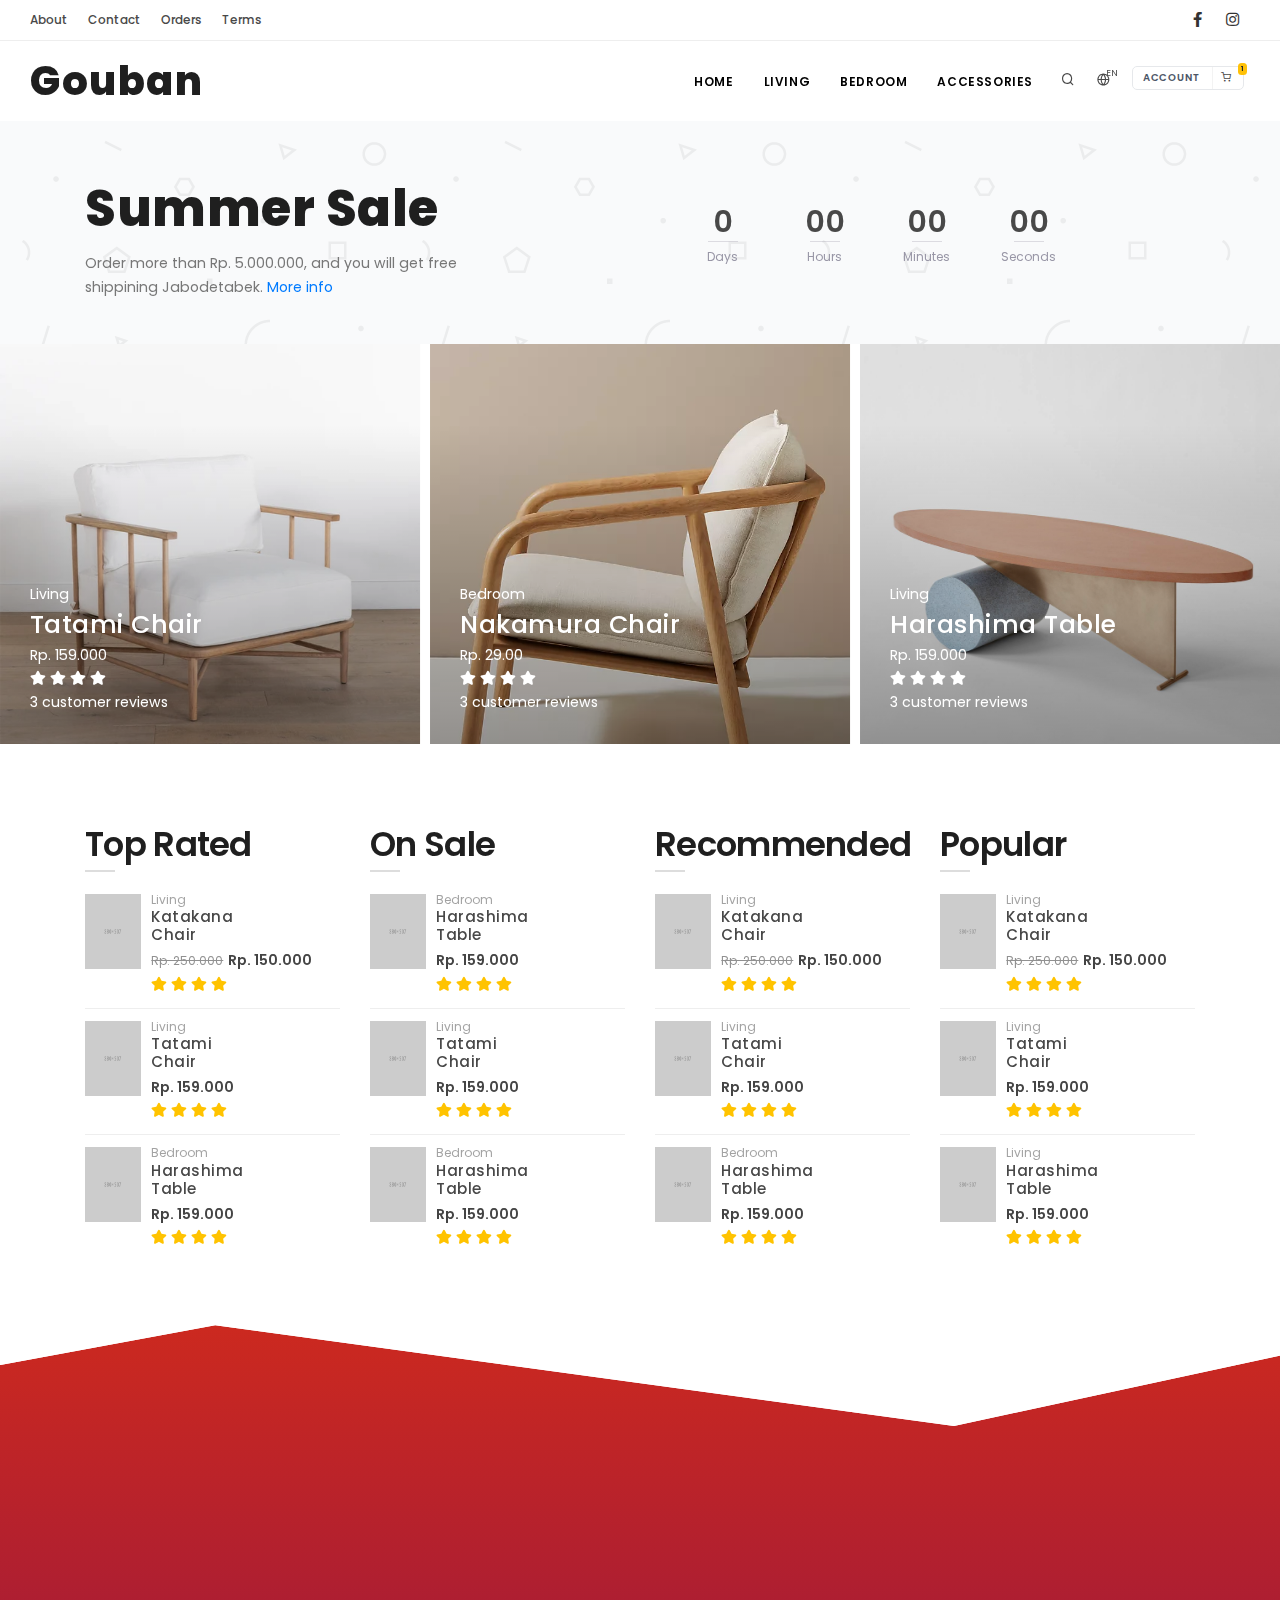
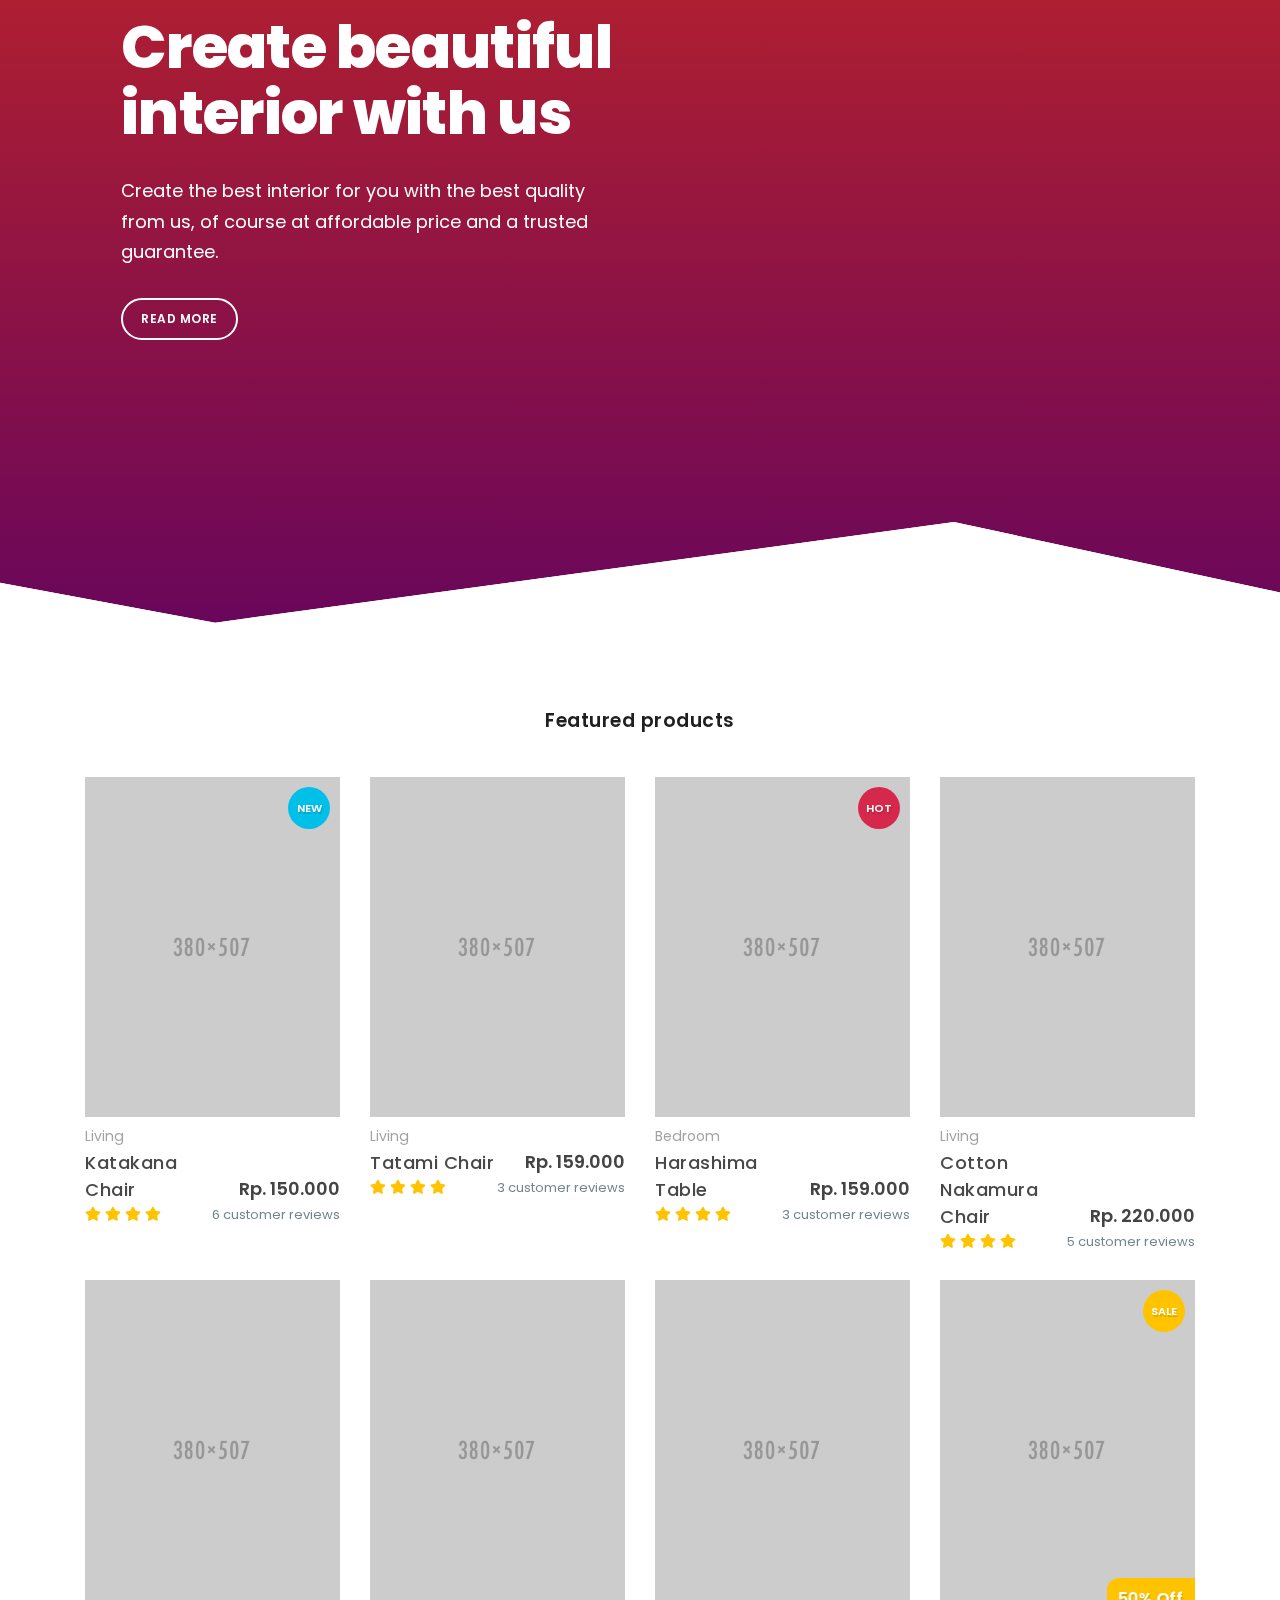
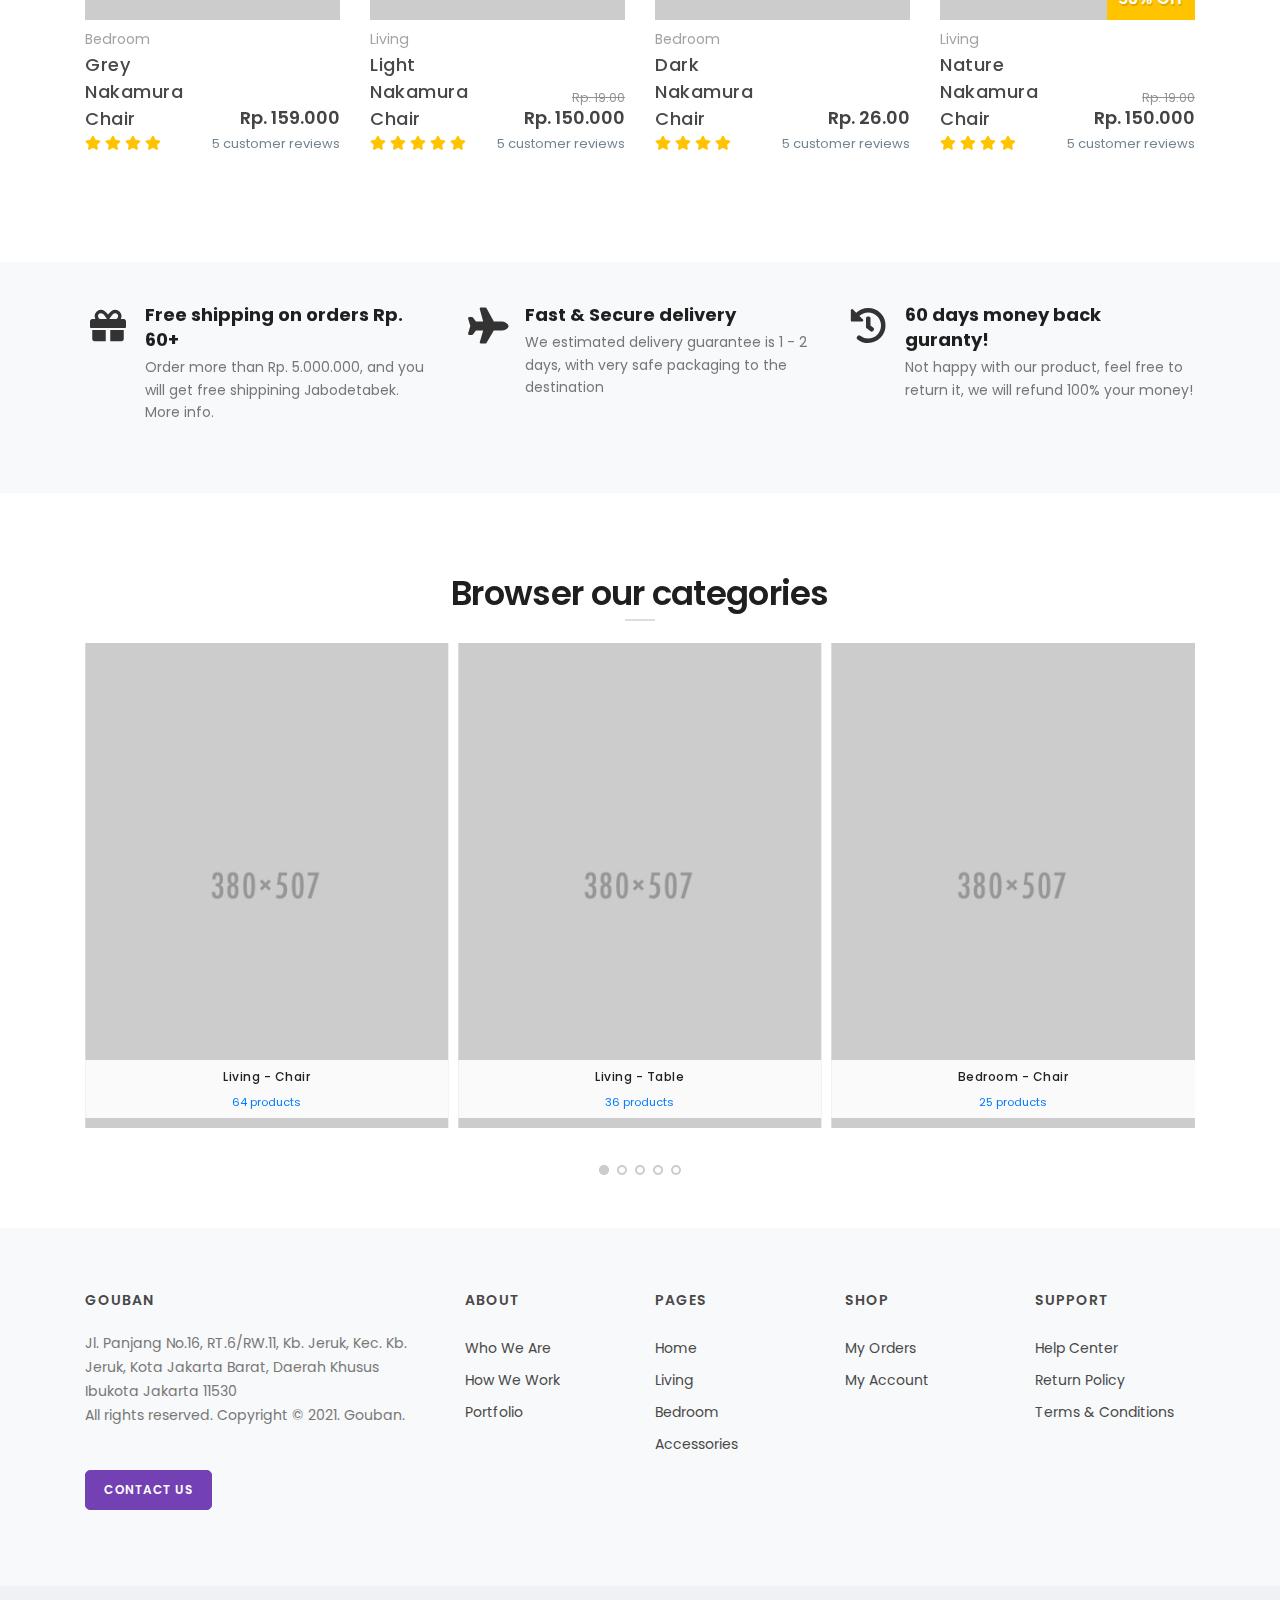
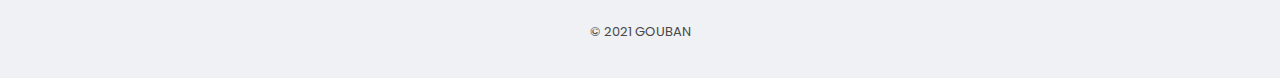
==== commit 60ef347a: "update" ====
--- a/index.html
+++ b/index.html
@@ -50,8 +50,8 @@
                 <div class="container">
 
                     <div id="logo"> <a href="index.html">
-                        <span class="logo-default">Gouban</span>
-                        <span class="logo-dark">Gouban</span></a> </div>
+                            <span class="logo-default">Gouban</span>
+                            <span class="logo-dark">Gouban</span></a> </div>
 
 
                     <div id="search"><a id="btn-search-close" class="btn-search-close" aria-label="Close search form"><i
@@ -68,1245 +68,983 @@
                             <li>
                                 <div class="p-dropdown"> <a href="#"><i class="icon-globe"></i><span>EN</span></a>
                                     <ul class="p-dropdown-content">
-                                        <li><a href="#">French</a></li>
-                                        <li><a href="#">Spanish</a></li>
+                                        <li><a href="#">Indonesian</a></li>
                                         <li><a href="#">English</a></li>
                                     </ul>
                                 </div>
                             </li>
-                        </ul>
-                    </div>
-
-
-                    <div id="mainMenu-trigger"> <a class="lines-button x"><span class="lines"></span></a> </div>
-
-
-                    <div id="mainMenu">
-                        <div class="container">
-                            <nav>
-                                <ul>
-                                    <li><a href="index.html">HOME</a></li>
-                                    <li class="dropdown"><a href="#">LIVING</a>
-                                        <ul class="dropdown-menu">
-                                            <li class="dropdown-submenu"><span class="dropdown-menu-title-only">About
-                                                    us</span>
-                                                <ul class="dropdown-menu">
-                                                    <li><a href="page-about-basic.html">Basic</a></li>
-                                                    <li><a href="page-about-extended.html">Extended</a></li>
-                                                </ul>
-                                            </li>
-                                            <li class="dropdown-submenu"><span class="dropdown-menu-title-only">About
-                                                    me</span>
-                                                <ul class="dropdown-menu">
-                                                    <li><a href="page-about-me-creative.html">Creative<span
-                                                                class="badge badge-danger">NEW</span></a></li>
-                                                    <li><a href="page-about-me-basic.html">Basic</a></li>
-                                                    <li><a href="page-about-me-extended.html">Extended</a></li>
-                                                </ul>
-                                            </li>
-                                            <li class="dropdown-submenu"><span class="dropdown-menu-title-only">Contact
-                                                    us</span>
-                                                <ul class="dropdown-menu">
-                                                    <li><a href="page-contact-classic.html">Classic</a></li>
-                                                    <li><a href="page-contact-fullwidth-map.html">Fullwidth Map</a></li>
-                                                    <li><a href="page-contact-fullscreen-map.html">Fullscreen Map</a>
-                                                    </li>
-                                                    <li><a href="page-contact-map-bottom.html">Map bottom</a></li>
-                                                    <li><a href="page-contact-sidebar-left.html">Sidebar Left</a></li>
-                                                    <li><a href="page-contact-sidebar-right.html">Sidebar Right</a></li>
-                                                </ul>
-                                            </li>
-                                            <li class="dropdown-submenu"><span
-                                                    class="dropdown-menu-title-only">Gallery</span>
-                                                <ul class="dropdown-menu">
-                                                    <li><a href="page-gallery-2.html">Two Columns</a></li>
-                                                    <li><a href="page-gallery-3.html">Three Columns</a></li>
-                                                    <li><a href="page-gallery-4.html">Four Columns</a></li>
-                                                    <li><a href="page-gallery-5.html">Five Columns</a></li>
-                                                    <li><a href="page-gallery-6.html">Six Columns</a></li>
-                                                    <li><a href="page-gallery-sidebar.html">Sidebar version</a></li>
-                                                    <li><a href="page-gallery-wide.html">Wide version</a></li>
-                                                    <li><a href="page-gallery-load-more.html">Load more</a></li>
-                                                    <li><a href="page-gallery-infinite-scroll.html">Infinity Scroll</a>
-                                                    </li>
-
-                                                </ul>
-                                            </li>
-                                            <li class="dropdown-submenu"><span class="dropdown-menu-title-only">User
-                                                    pages</span>
-                                                <ul class="dropdown-menu">
-                                                    <li><a href="page-user-login.html">Login</a></li>
-                                                    <li><a href="page-user-login-classic.html">Login - Classic</a></li>
-                                                    <li><a href="page-user-register.html">Register</a></li>
-                                                    <li><a href="page-user-register-classic.html">Register - Classic</a>
-                                                    </li>
-                                                    <li><a href="page-user-password-recovery.html">Recovery Password</a>
-                                                    </li>
-                                                </ul>
-                                            </li>
-                                            <li><a href="page-services.html">Services</a></li>
-                                            <li><a href="page-our-team.html">Our team</a></li>
-                                            <li><a href="page-our-clients.html">Our clients</a></li>
-                                            <li><a href="page-maintenance.html">Maintenance</a></li>
-                                            <li><a href="page-404.html">404 Page</a></li>
-                                            <li><a href="page-404-parallax.html">404 Page - Parallax</a></li>
-                                            <li><a href="page-500.html">500 Page</a></li>
-                                            <li><a href="page-fullwidth.html">Fullwidth page</a></li>
-                                            <li><a href="page-fullwidth-wide.html">Fullwidth page - Wide</a></li>
-                                            <li class="dropdown-submenu"><span class="dropdown-menu-title-only">Page
-                                                    with Sidebar</span>
-                                                <ul class="dropdown-menu">
-                                                    <li><a href="page-sidebar.html">Sidebar Left</a></li>
-                                                    <li><a href="page-sidebar-right.html">Sidebar Right</a></li>
-                                                    <li><a href="page-sidebar-both.html">Sidebar Both</a></li>
-                                                </ul>
-                                            </li>
-                                            <li><a href="page-site-map.html">Site Map</a></li>
-                                            <li><a href="page-faq.html">FAQ</a></li>
-                                        </ul>
-                                    </li>
-                                    <li class="dropdown mega-menu-item"><a href="#">BEDROOM</a>
-                                        <ul class="dropdown-menu">
-                                            <li class="mega-menu-content">
-                                                <div class="row">
-                                                    <div class="col-lg-2-5">
-                                                        <ul>
-                                                            <li class="mega-menu-title">Grids</li>
-                                                            <li><a href="portfolio-2.html">Two Columns</a></li>
-                                                            <li><a href="portfolio-3.html">Three Columns</a></li>
-                                                            <li><a href="portfolio-4.html">Four Columns</a></li>
-                                                            <li><a href="portfolio-5.html">Five Columns</a></li>
-                                                            <li><a href="portfolio-6.html">Six Columns</a></li>
-                                                            <li><a href="portfolio-sidebar.html">Sidebar version</a>
-                                                            </li>
-                                                            <li><a href="portfolio-wide-3.html">Wide version</a></li>
-                                                        </ul>
-                                                    </div>
-                                                    <div class="col-lg-2-5">
-                                                        <ul>
-                                                            <li class="mega-menu-title">Masonry</li>
-                                                            <li><a href="portfolio-masonry-2.html">Two Columns</a></li>
-                                                            <li><a href="portfolio-masonry-3.html">Three Columns<span
-                                                                        class="badge badge-danger">HOT</span></a></li>
-                                                            <li><a href="portfolio-masonry-4.html">Four Columns</a></li>
-                                                            <li><a href="portfolio-masonry-5.html">Five Columns</a></li>
-                                                            <li><a href="portfolio-masonry-6.html">Six Columns</a></li>
-                                                            <li><a href="portfolio-masonry-sidebar.html">Sidebar
-                                                                    version</a></li>
-                                                            <li><a href="portfolio-masonry-wide-3.html">Wide version</a>
-                                                            </li>
-                                                        </ul>
-                                                    </div>
-                                                    <div class="col-lg-2-5">
-                                                        <ul>
-                                                            <li class="mega-menu-title">Styles</li>
-                                                            <li><a href="portfolio-filter-styles.html">Filter Styles</a>
-                                                            </li>
-                                                            <li><a href="portfolio-load-more.html">Load more</a></li>
-                                                            <li><a href="portfolio-load-more-sidebar.html">Load more -
-                                                                    Sidebar</a></li>
-                                                            <li><a href="portfolio-infinite-scroll.html">Infinity
-                                                                    Scroll</a></li>
-                                                            <li><a href="portfolio-ajax.html">Portfolio Ajax</a></li>
-                                                            <li><a href="portfolio-gallery-modal.html">Gallery Modal</a>
-                                                            </li>
-                                                            <li><a href="portfolio-video-modal.html">Video Modal</a>
-                                                            </li>
-                                                        </ul>
-                                                    </div>
-                                                    <div class="col-lg-2-5">
-                                                        <ul>
-                                                            <li class="mega-menu-title">Layouts</li>
-                                                            <li><a href="portfolio-sidebar-left.html">Left Sidebar</a>
-                                                            </li>
-                                                            <li><a href="portfolio-sidebar-right.html">Right Sidebar</a>
-                                                            </li>
-                                                            <li><a href="portfolio-sidebar-both.html">Both Sidebars</a>
-                                                            </li>
-                                                            <li><a href="portfolio-slider-3.html">Slider Default</a>
-                                                            </li>
-                                                            <li><a href="portfolio-no-page-title.html">No Page Title</a>
-                                                            </li>
-                                                            <li><a href="portfolio-no-page-title-sidebar.html">No Page
-                                                                    Title - Sidebar</a></li>
-                                                            <li><a href="portfolio-hover-styles.html">Hover Styles</a>
-                                                            </li>
-                                                        </ul>
-                                                    </div>
-                                                    <div class="col-lg-2-5">
-                                                        <ul>
-                                                            <li class="mega-menu-title">Single Project</li>
-                                                            <li><a href="portfolio-page-grid-gallery.html">Grid
-                                                                    Gallery</a></li>
-                                                            <li><a href="portfolio-page-particles.html">Particles Wide
-                                                                    Project</a></li>
-                                                            <li><a href="portfolio-page-floating-sidebar.html">Floating
-                                                                    Sidebar</a></li>
-                                                            <li><a href="portfolio-page-slider.html">Slider version</a>
-                                                            </li>
-                                                            <li><a href="portfolio-page-background-image.html">Fullscreen
-                                                                    image</a></li>
-                                                            <li><a href="portfolio-page-background-video.html">Fullscreen
-                                                                    Video</a></li>
-                                                        </ul>
-                                                    </div>
-                                                    <div class="col-md-12 no-padding">
-                                                        <div class="d-none d-lg-block m-t-40 m-b-10">
-                                                            <div class="container">
-                                                                <div class="row">
-                                                                    <div class="col-lg-9 m-t-10">
-                                                                        <div class="text-center center">
-                                                                            <div class="heading-creative">
-                                                                                <strong>20+</strong> Amazing Hover
-                                                                                Styles</div>
-                                                                        </div>
-                                                                    </div>
-                                                                    <div class="col-lg-3"><a
-                                                                            href="portfolio-hover-styles.html"
-                                                                            class="btn m-l-20 btn-light btn-shadow btn-light-hover btn-light-hover">View
-                                                                            All Hover Styles</a></div>
-                                                                </div>
-                                                            </div>
-                                                        </div>
-                                                        <ul class="d-block d-lg-none">
-                                                            <li><a class="mega-menu-title"
-                                                                    href="portfolio-hover-styles.html">20+ Amazing Hover
-                                                                    Styles</a></li>
-                                                        </ul>
-                                                    </div>
-                                                </div>
-                                            </li>
-                                        </ul>
-                                    </li>
-                                    <li class="dropdown mega-menu-item"><a href="#">ACCESSORIES</a>
-                                        <ul class="dropdown-menu">
-                                            <li class="mega-menu-content">
-                                                <div class="row">
-                                                    <div class="col-lg-2-5">
-                                                        <ul>
-                                                            <li class="mega-menu-title">Masonry</li>
-                                                            <li><a href="blog-masonry-2.html">Two Columns</a></li>
-                                                            <li><a href="blog-masonry-3.html">Three Columns<span
-                                                                        class="badge badge-danger">HOT</span></a></li>
-                                                            <li><a href="blog-masonry-4.html">Four Columns</a></li>
-                                                            <li><a href="blog-masonry-sidebar.html">Sidebar version</a>
-                                                            </li>
-                                                            <li><a href="blog-masonry-no-page-title.html">No page
-                                                                    title</a></li>
-                                                            <li><a href="blog-masonry-wide.html">Wide version</a></li>
-                                                            <li><a href="blog-masonry-load-more.html">Load More</a></li>
-                                                            <li><a href="blog-masonry-infinite-scroll.html">Infinite
-                                                                    Scroll</a></li>
-                                                            <li><a href="blog-masonry-filter.html">Filter Categories</a>
-                                                            </li>
-                                                        </ul>
-                                                    </div>
-                                                    <div class="col-lg-2-5">
-                                                        <ul>
-                                                            <li class="mega-menu-title">Grids Layout</li>
-                                                            <li><a href="blog-1.html">One Column</a></li>
-                                                            <li><a href="blog-2.html">Two Columns</a></li>
-                                                            <li><a href="blog-3.html">Three Columns</a></li>
-                                                            <li><a href="blog-4.html">Four Columns</a></li>
-                                                            <li><a href="blog-no-page-title.html">No page title</a></li>
-                                                            <li><a href="blog-wide.html">Wide version</a></li>
-                                                            <li><a href="blog-load-more.html">Load More</a></li>
-                                                            <li><a href="blog-infinite-scroll.html">Infinite Scroll</a>
-                                                            </li>
-                                                            <li><a href="blog-filter.html">Filter Categories</a></li>
-                                                        </ul>
-                                                    </div>
-                                                    <div class="col-lg-2-5">
-                                                        <ul>
-                                                            <li class="mega-menu-title">Left Image</li>
-                                                            <li><a href="blog-left-image-sidebar-right.html">Right
-                                                                    Sidebar</a></li>
-                                                            <li><a href="blog-left-image-sidebar-left.html">Left
-                                                                    Sidebar</a></li>
-                                                            <li><a href="blog-left-image-sidebar-both.html">Both
-                                                                    Sidebars</a></li>
-                                                            <li><a href="blog-left-image-no-sidebar.html">No Sidebar</a>
-                                                            </li>
-                                                            <li><a href="blog-left-image-no-page-title.html">No page
-                                                                    title</a></li>
-                                                            <li><a href="blog-left-image-load-more.html">Load More</a>
-                                                            </li>
-                                                            <li><a href="blog-left-image-infinite-scroll.html">Infinite
-                                                                    Scroll</a></li>
-                                                            <li><a href="blog-left-image-author-info.html">Author
-                                                                    Info</a></li>
-                                                            <li><a href="blog-left-image-filter.html">Filter
-                                                                    Categories</a></li>
-                                                        </ul>
-                                                    </div>
-                                                    <div class="col-lg-2-5">
-                                                        <ul>
-                                                            <li class="mega-menu-title">Layouts</li>
-                                                            <li><a href="blog-sidebar-left.html">Left Sidebar</a></li>
-                                                            <li><a href="blog-sidebar-right.html">Right Sidebar</a></li>
-                                                            <li><a href="blog-sidebar-both.html">Both Sidebars</a></li>
-                                                            <li><a href="blog-fullwidth.html">Fullwidth</a></li>
-                                                            <li class="mega-menu-title">Post Item Styles</li>
-                                                            <li><a href="blog-style-shadow.html">Shadow</a></li>
-                                                            <li><a href="blog-style-textual.html">Textual</a></li>
-                                                            <li><a href="blog-style-grey-bg.html">Grey Background</a>
-                                                            </li>
-                                                            <li><a href="blog-style-author-info.html">Author Info</a>
-                                                            </li>
-                                                        </ul>
-                                                    </div>
-                                                    <div class="col-lg-2-5">
-                                                        <ul>
-                                                            <li class="mega-menu-title">Single Post</li>
-                                                            <li><a href="blog-single.html">Default</a></li>
-                                                            <li><a href="blog-single-slider.html">Slider</a></li>
-                                                            <li><a href="blog-single-video.html">Video</a></li>
-                                                            <li><a href="blog-single-audio.html">Audio</a></li>
-                                                            <li><a href="blog-single-creative.html">Creative</a></li>
-                                                            <li class="mega-menu-title">Comments<span
-                                                                    class="badge badge-danger">NEW</span></li>
-                                                            <li><a href="blog-comments.html#comments">Default
-                                                                    Comments</a></li>
-                                                            <li><a href="blog-comments-disqus.html#comments">Disqus
-                                                                    Comments</a></li>
-                                                            <li><a href="blog-comments-facebook.html#comments">Facebook
-                                                                    Comments</a></li>
-                                                        </ul>
-                                                    </div>
-                                                </div>
-                                            </li>
-                                        </ul>
-                                    </li>
-                                    <li class="dropdown mega-menu-item">
-                                        <a href="#">
-                                            <div class="icon-holder large effect light"><i class="icon-shopping-cart"> </i> </div>
-                                        </a>
-                                    </li>
-                                </ul>
-                            </nav>
-                        </div>
-                    </div>
-
-                </div>
+                            <li class="d-none d-sm-block">
+                                <div class="p-dropdown">
+                                    <button type="button" class="btn btn-xs btn-light btn-icon-holder">Account<i
+                                            class="icon-shopping-cart"></i><span
+                                            class="badge badge-warning">1</span></button>
+                                    <ul class="p-dropdown-content">
+                                        <li><a href="#">My Cart</a></li>
+                                        <li><a href="#">Login/Register</a></li>
+                                    </ul>
+                                </div>
+                            </li>
+                    </div></a></li>
+
+                    </ul>
+                </div>
+
+
+                <div id="mainMenu-trigger"> <a class="lines-button x"><span class="lines"></span></a> </div>
+
+
+                <div id="mainMenu">
+                    <div class="container">
+                        <nav>
+                            <ul>
+                                <li><a href="index.html">HOME</a></li>
+                                <li class="dropdown"><a href="#">LIVING</a>
+                                    <ul class="dropdown-menu">
+                                        <li><a href="page-contact-classic.html">Chair</a></li>
+                                        <li><a href="page-contact-classic.html">Table</a></li>
+                                    </ul>
+                                </li>
+                                <li class="dropdown"><a href="#">BEDROOM</a>
+                                    <ul class="dropdown-menu">
+                                        <li><a href="page-contact-classic.html">Chair</a></li>
+                                        <li><a href="page-contact-classic.html">Table</a></li>
+                                    </ul>
+                                </li>
+                                <li class="dropdown mega-menu-item"><a href="#">ACCESSORIES</a></li>
+                                <li class="d-block d-sm-none"><a href="#">My Cart<span class="badge badge-warning">1</span></a></li>
+                                <li class="d-block d-sm-none"><a href="#">Login/Register</a></li>
+                            </ul>
+                        </nav>
+                    </div>
+                </div>
+
             </div>
-        </header>
-
-        <section class="section-pattern p-t-60 p-b-30 text-center"
-            style="background: url(images/pattern/pattern22.png)">
-            <div class="container">
+    </div>
+    </header>
+
+    <section class="section-pattern p-t-60 p-b-30 text-center" style="background: url(images/pattern/pattern22.png)">
+        <div class="container">
+            <div class="row">
+                <div class="col-lg-5 text-left">
+                    <h2 class="text-medium">Summer Sale</h2>
+                    <p>Order more than Rp. 5.000.000, and you will get free shippining Jabodetabek. <a href="#"
+                            class="read-more">More info</a></p>
+                </div>
+                <div class="col-lg-7">
+                    <div class="countdown medium" data-countdown="2020/09/19 11:34:51" data-animate="fadeInUp">
+                    </div>
+                </div>
+            </div>
+        </div>
+    </section>
+
+    <section class="no-padding">
+        <div class="grid-articles carousel flickity-enabled is-draggable carousel-loaded" data-items="3"
+            data-dots="false">
+            <article class="post-entry">
+                <a href="#" class="post-image"><img alt="" src="images/kursi/1.png"></a>
+                <div class="post-entry-overlay">
+                    <div class="post-entry-meta">
+                        <div class="product-description">
+                            <div class="product-category">Living</div>
+                            <div class="product-title">
+                                <h3><a href="#">Tatami Chair</a></h3>
+                            </div>
+                            <div class="product-price"><ins>Rp. 159.000</ins>
+                            </div>
+                            <div class="product-rate">
+                                <i class="fa fa-star"></i>
+                                <i class="fa fa-star"></i>
+                                <i class="fa fa-star"></i>
+                                <i class="fa fa-star"></i>
+                                <i class="fa fa-star-half-o"></i>
+                            </div>
+                            <div class="product-reviews"><a href="#">3 customer reviews</a>
+                            </div>
+                        </div>
+                    </div>
+                </div>
+            </article>
+            <article class="post-entry">
+                <a href="#" class="post-image"><img alt="" src="images/kursi/3.png"></a>
+                <div class="post-entry-overlay">
+                    <div class="post-entry-meta">
+                        <div class="product-description">
+                            <div class="product-category">Bedroom</div>
+                            <div class="product-title">
+                                <h3><a href="#">Nakamura Chair</a></h3>
+                            </div>
+                            <div class="product-price"><ins>Rp. 29.00</ins>
+                            </div>
+                            <div class="product-rate">
+                                <i class="fa fa-star"></i>
+                                <i class="fa fa-star"></i>
+                                <i class="fa fa-star"></i>
+                                <i class="fa fa-star"></i>
+                                <i class="fa fa-star-half-o"></i>
+                            </div>
+                            <div class="product-reviews"><a href="#">3 customer reviews</a>
+                            </div>
+                        </div>
+                    </div>
+                </div>
+            </article>
+            <article class="post-entry">
+                <a href="#" class="post-image"><img alt="" src="images/meja/5.png"></a>
+                <div class="post-entry-overlay">
+                    <div class="post-entry-meta">
+                        <div class="product-description">
+                            <div class="product-category">Living</div>
+                            <div class="product-title">
+                                <h3><a href="#">Harashima Table</a></h3>
+                            </div>
+                            <div class="product-price"><ins>Rp. 159.000</ins>
+                            </div>
+                            <div class="product-rate">
+                                <i class="fa fa-star"></i>
+                                <i class="fa fa-star"></i>
+                                <i class="fa fa-star"></i>
+                                <i class="fa fa-star"></i>
+                                <i class="fa fa-star-half-o"></i>
+                            </div>
+                            <div class="product-reviews"><a href="#">3 customer reviews</a>
+                            </div>
+                        </div>
+                    </div>
+                </div>
+            </article>
+            <article class="post-entry">
+                <a href="#" class="post-image"><img alt="" src="images/kursi/5.jpg"></a>
+                <div class="post-entry-overlay">
+                    <div class="post-entry-meta">
+                        <div class="product-description">
+                            <div class="product-category">Living</div>
+                            <div class="product-title">
+                                <h3><a href="#">Zaisu Chair</a></h3>
+                            </div>
+                            <div class="product-price"><ins>Rp. 159.000</ins>
+                            </div>
+                            <div class="product-rate">
+                                <i class="fa fa-star"></i>
+                                <i class="fa fa-star"></i>
+                                <i class="fa fa-star"></i>
+                                <i class="fa fa-star"></i>
+                                <i class="fa fa-star-half-o"></i>
+                            </div>
+                            <div class="product-reviews"><a href="#">3 customer reviews</a>
+                            </div>
+                        </div>
+                    </div>
+                </div>
+            </article>
+            <article class="post-entry">
+                <a href="#" class="post-image"><img alt="" src="images/meja/3.jpg"></a>
+                <div class="post-entry-overlay">
+                    <div class="post-entry-meta">
+                        <div class="product-description">
+                            <div class="product-category">Bedroom</div>
+                            <div class="product-title">
+                                <h3><a href="#">Kinuta Table</a></h3>
+                            </div>
+                            <div class="product-price"><ins>Rp. 29.00</ins>
+                            </div>
+                            <div class="product-rate">
+                                <i class="fa fa-star"></i>
+                                <i class="fa fa-star"></i>
+                                <i class="fa fa-star"></i>
+                                <i class="fa fa-star"></i>
+                                <i class="fa fa-star-half-o"></i>
+                            </div>
+                            <div class="product-reviews"><a href="#">3 customer reviews</a>
+                            </div>
+                        </div>
+                    </div>
+                </div>
+            </article>
+            <article class="post-entry">
+                <a href="#" class="post-image"><img alt="" src="images/meja/1.jpg"></a>
+                <div class="post-entry-overlay">
+                    <div class="post-entry-meta">
+                        <div class="product-description">
+                            <div class="product-category">Living</div>
+                            <div class="product-title">
+                                <h3><a href="#">Kuramoto Table</a></h3>
+                            </div>
+                            <div class="product-price"><ins>Rp. 159.000</ins>
+                            </div>
+                            <div class="product-rate">
+                                <i class="fa fa-star"></i>
+                                <i class="fa fa-star"></i>
+                                <i class="fa fa-star"></i>
+                                <i class="fa fa-star"></i>
+                                <i class="fa fa-star-half-o"></i>
+                            </div>
+                            <div class="product-reviews"><a href="#">3 customer reviews</a>
+                            </div>
+                        </div>
+                    </div>
+                </div>
+            </article>
+        </div>
+    </section>
+
+    <section>
+        <div class="container">
+            <div class="row">
+                <div class="col-lg-3">
+                    <div class="heading-text heading-line">
+                        <h4>Top Rated</h4>
+                    </div>
+                    <div class="widget-shop">
+                        <div class="product">
+                            <div class="product-image">
+                                <a href="#"><img alt="Shop product image!" src="images/shop/products/10.jpg">
+                                </a>
+                            </div>
+                            <div class="product-description">
+                                <div class="product-category">Living</div>
+                                <div class="product-title">
+                                    <h3><a href="#">Katakana Chair</a></h3>
+                                </div>
+                                <div class="product-price"><del>Rp. 250.000</del><ins>Rp. 150.000</ins>
+                                </div>
+                                <div class="product-rate">
+                                    <i class="fa fa-star"></i>
+                                    <i class="fa fa-star"></i>
+                                    <i class="fa fa-star"></i>
+                                    <i class="fa fa-star"></i>
+                                    <i class="fa fa-star-half-o"></i>
+                                </div>
+                            </div>
+                        </div>
+                        <div class="product">
+                            <div class="product-image">
+                                <a href="#"><img alt="Shop product image!" src="images/shop/products/6.jpg">
+                                </a>
+                            </div>
+                            <div class="product-description">
+                                <div class="product-category">Living</div>
+                                <div class="product-title">
+                                    <h3><a href="#">Tatami Chair</a></h3>
+                                </div>
+                                <div class="product-price"><ins>Rp. 159.000</ins>
+                                </div>
+                                <div class="product-rate">
+                                    <i class="fa fa-star"></i>
+                                    <i class="fa fa-star"></i>
+                                    <i class="fa fa-star"></i>
+                                    <i class="fa fa-star"></i>
+                                    <i class="fa fa-star-half-o"></i>
+                                </div>
+                            </div>
+                        </div>
+                        <div class="product">
+                            <div class="product-image">
+                                <a href="#"><img alt="Shop product image!" src="images/shop/products/7.jpg">
+                                </a>
+                            </div>
+                            <div class="product-description">
+                                <div class="product-category">Bedroom</div>
+                                <div class="product-title">
+                                    <h3><a href="#">Harashima Table</a></h3>
+                                </div>
+                                <div class="product-price"><ins>Rp. 159.000</ins>
+                                </div>
+                                <div class="product-rate">
+                                    <i class="fa fa-star"></i>
+                                    <i class="fa fa-star"></i>
+                                    <i class="fa fa-star"></i>
+                                    <i class="fa fa-star"></i>
+                                    <i class="fa fa-star-half-o"></i>
+                                </div>
+                            </div>
+                        </div>
+                    </div>
+                </div>
+                <div class="col-lg-3">
+                    <div class="heading-text heading-line three-top-header">
+                        <h4>On Sale</h4>
+                    </div>
+                    <div class="widget-shop">
+                        <div class="product">
+                            <div class="product-image">
+                                <a href="#"><img alt="Shop product image!" src="images/shop/products/11.jpg">
+                                </a>
+                            </div>
+                            <div class="product-description">
+                                <div class="product-category">Bedroom</div>
+                                <div class="product-title">
+                                    <h3><a href="#">Harashima Table</a></h3>
+                                </div>
+                                <div class="product-price"><ins>Rp. 159.000</ins>
+                                </div>
+                                <div class="product-rate">
+                                    <i class="fa fa-star"></i>
+                                    <i class="fa fa-star"></i>
+                                    <i class="fa fa-star"></i>
+                                    <i class="fa fa-star"></i>
+                                    <i class="fa fa-star-half-o"></i>
+                                </div>
+                            </div>
+                        </div>
+                        <div class="product">
+                            <div class="product-image">
+                                <a href="#"><img alt="Shop product image!" src="images/shop/products/9.jpg">
+                                </a>
+                            </div>
+                            <div class="product-description">
+                                <div class="product-category">Living</div>
+                                <div class="product-title">
+                                    <h3><a href="#">Tatami Chair</a></h3>
+                                </div>
+                                <div class="product-price"><ins>Rp. 159.000</ins>
+                                </div>
+                                <div class="product-rate">
+                                    <i class="fa fa-star"></i>
+                                    <i class="fa fa-star"></i>
+                                    <i class="fa fa-star"></i>
+                                    <i class="fa fa-star"></i>
+                                    <i class="fa fa-star-half-o"></i>
+                                </div>
+                            </div>
+                        </div>
+                        <div class="product">
+                            <div class="product-image">
+                                <a href="#"><img alt="Shop product image!" src="images/shop/products/3.jpg">
+                                </a>
+                            </div>
+                            <div class="product-description">
+                                <div class="product-category">Bedroom</div>
+                                <div class="product-title">
+                                    <h3><a href="#">Harashima Table</a></h3>
+                                </div>
+                                <div class="product-price"><ins>Rp. 159.000</ins>
+                                </div>
+                                <div class="product-rate">
+                                    <i class="fa fa-star"></i>
+                                    <i class="fa fa-star"></i>
+                                    <i class="fa fa-star"></i>
+                                    <i class="fa fa-star"></i>
+                                    <i class="fa fa-star-half-o"></i>
+                                </div>
+                            </div>
+                        </div>
+                    </div>
+                </div>
+                <div class="col-lg-3">
+                    <div class="heading-text heading-line three-top-header">
+                        <h4>Recommended</h4>
+                    </div>
+                    <div class="widget-shop">
+                        <div class="product">
+                            <div class="product-image">
+                                <a href="#"><img alt="Shop product image!" src="images/shop/products/1.jpg">
+                                </a>
+                            </div>
+                            <div class="product-description">
+                                <div class="product-category">Living</div>
+                                <div class="product-title">
+                                    <h3><a href="#">Katakana Chair</a></h3>
+                                </div>
+                                <div class="product-price"><del>Rp. 250.000</del><ins>Rp. 150.000</ins>
+                                </div>
+                                <div class="product-rate">
+                                    <i class="fa fa-star"></i>
+                                    <i class="fa fa-star"></i>
+                                    <i class="fa fa-star"></i>
+                                    <i class="fa fa-star"></i>
+                                    <i class="fa fa-star-half-o"></i>
+                                </div>
+                            </div>
+                        </div>
+                        <div class="product">
+                            <div class="product-image">
+                                <a href="#"><img alt="Shop product image!" src="images/shop/products/2.jpg">
+                                </a>
+                            </div>
+                            <div class="product-description">
+                                <div class="product-category">Living</div>
+                                <div class="product-title">
+                                    <h3><a href="#">Tatami Chair</a></h3>
+                                </div>
+                                <div class="product-price"><ins>Rp. 159.000</ins>
+                                </div>
+                                <div class="product-rate">
+                                    <i class="fa fa-star"></i>
+                                    <i class="fa fa-star"></i>
+                                    <i class="fa fa-star"></i>
+                                    <i class="fa fa-star"></i>
+                                    <i class="fa fa-star-half-o"></i>
+                                </div>
+                            </div>
+                        </div>
+                        <div class="product">
+                            <div class="product-image">
+                                <a href="#"><img alt="Shop product image!" src="images/shop/products/5.jpg">
+                                </a>
+                            </div>
+                            <div class="product-description">
+                                <div class="product-category">Bedroom</div>
+                                <div class="product-title">
+                                    <h3><a href="#">Harashima Table</a></h3>
+                                </div>
+                                <div class="product-price"><ins>Rp. 159.000</ins>
+                                </div>
+                                <div class="product-rate">
+                                    <i class="fa fa-star"></i>
+                                    <i class="fa fa-star"></i>
+                                    <i class="fa fa-star"></i>
+                                    <i class="fa fa-star"></i>
+                                    <i class="fa fa-star-half-o"></i>
+                                </div>
+                            </div>
+                        </div>
+                    </div>
+                </div>
+                <div class="col-lg-3">
+                    <div class="heading-text heading-line three-top-header">
+                        <h4>Popular</h4>
+                    </div>
+                    <div class="widget-shop">
+                        <div class="product">
+                            <div class="product-image">
+                                <a href="#"><img alt="Shop product image!" src="images/shop/products/4.jpg">
+                                </a>
+                            </div>
+                            <div class="product-description">
+                                <div class="product-category">Living</div>
+                                <div class="product-title">
+                                    <h3><a href="#">Katakana Chair</a></h3>
+                                </div>
+                                <div class="product-price"><del>Rp. 250.000</del><ins>Rp. 150.000</ins>
+                                </div>
+                                <div class="product-rate">
+                                    <i class="fa fa-star"></i>
+                                    <i class="fa fa-star"></i>
+                                    <i class="fa fa-star"></i>
+                                    <i class="fa fa-star"></i>
+                                    <i class="fa fa-star-half-o"></i>
+                                </div>
+                            </div>
+                        </div>
+                        <div class="product">
+                            <div class="product-image">
+                                <a href="#"><img alt="Shop product image!" src="images/shop/products/13.jpg">
+                                </a>
+                            </div>
+                            <div class="product-description">
+                                <div class="product-category">Living</div>
+                                <div class="product-title">
+                                    <h3><a href="#">Tatami Chair</a></h3>
+                                </div>
+                                <div class="product-price"><ins>Rp. 159.000</ins>
+                                </div>
+                                <div class="product-rate">
+                                    <i class="fa fa-star"></i>
+                                    <i class="fa fa-star"></i>
+                                    <i class="fa fa-star"></i>
+                                    <i class="fa fa-star"></i>
+                                    <i class="fa fa-star-half-o"></i>
+                                </div>
+                            </div>
+                        </div>
+                        <div class="product">
+                            <div class="product-image">
+                                <a href="#"><img alt="Shop product image!" src="images/shop/products/8.jpg">
+                                </a>
+                            </div>
+                            <div class="product-description">
+                                <div class="product-category">Living</div>
+                                <div class="product-title">
+                                    <h3><a href="#">Harashima Table</a></h3>
+                                </div>
+                                <div class="product-price"><ins>Rp. 159.000</ins>
+                                </div>
+                                <div class="product-rate">
+                                    <i class="fa fa-star"></i>
+                                    <i class="fa fa-star"></i>
+                                    <i class="fa fa-star"></i>
+                                    <i class="fa fa-star"></i>
+                                    <i class="fa fa-star-half-o"></i>
+                                </div>
+                            </div>
+                        </div>
+                    </div>
+                </div>
+            </div>
+        </div>
+    </section>
+
+    <section class="fullscreen" data-bg-parallax="images/newarrival.jpg">
+        <div class="parallax-container img-loaded" data-bg="images/newarrival.jpg" data-velocity="-.140"
+            style="background: url(&quot;images/newarrival.jpg&quot;) -532px;" data-ll-status="loaded"></div>
+        <div class="bg-overlay bg-shape-custom" data-style="8"></div>
+        <div class="shape-divider shape-divider-custom" data-style="5" data-position="top" data-flip-vertical="true"
+            style="z-index: 0; opacity: 1;"><svg xmlns="http://www.w3.org/2000/svg" viewBox="0 0 630 100"
+                preserveAspectRatio="none" style="height:105px">
+                <path d="M0,56.84l108,39L468,0,630,68.42V100H0Z" style="fill:#fff"></path>
+            </svg></div>
+        <div class="shape-divider shape-divider-custom" data-style="5" style="z-index: 0; opacity: 1;"><svg
+                xmlns="http://www.w3.org/2000/svg" viewBox="0 0 630 100" preserveAspectRatio="none"
+                style="height:105px">
+                <path d="M0,56.84l108,39L468,0,630,68.42V100H0Z" style="fill:#fff"></path>
+            </svg></div>
+        <div class="container">
+            <div class="container-fullscreen">
+                <div class="text-middle">
+                    <div class="heading-text text-light col-lg-6">
+                        <h2 class="font-weight-800"><span>Create beautiful interior with us</span></h2>
+                        <p>Create the best interior for you with the best quality from us, of course at affordable price
+                            and a trusted guarantee.</p>
+                        <a href="#" class="btn btn-light btn-outline btn-rounded">Read More</a>
+                    </div>
+                </div>
+            </div>
+        </div>
+    </section>
+
+    <section>
+        <div class="container">
+            <div class="heading m-b-40">
+                <h4>Featured products</h4>
+            </div>
+
+            <div class="shop">
                 <div class="row">
-                    <div class="col-lg-5 text-left">
-                        <h2 class="text-medium">Summer Sale</h2>
-                        <p>Order more than 60$ and you will get free shippining Worldwide. <a href="#"
-                                class="read-more">More info</a></p>
-                    </div>
-                    <div class="col-lg-7">
-                        <div class="countdown medium" data-countdown="2020/09/19 11:34:51" data-animate="fadeInUp">
+                    <div class="col-6 col-lg-3">
+                        <div class="product">
+                            <div class="product-image">
+                                <a href="#"><img alt="Shop product image!" src="images/shop/products/1.jpg">
+                                </a>
+                                <a href="#"><img alt="Shop product image!" src="images/shop/products/10.jpg">
+                                </a>
+                                <span class="product-new">NEW</span>
+                                <span class="product-wishlist">
+                                    <a href="#"><i class="fa fa-heart"></i></a>
+                                </span>
+                                <div class="product-overlay">
+                                    <a href="shop-product-ajax-page.html" data-lightbox="ajax">Quick View</a>
+                                </div>
+                            </div>
+                            <div class="product-description">
+                                <div class="product-category">Living</div>
+                                <div class="product-title">
+                                    <h3><a href="#">Katakana Chair</a></h3>
+                                </div>
+                                <div class="product-price"><ins>Rp. 150.000</ins>
+                                </div>
+                                <div class="product-rate">
+                                    <i class="fa fa-star"></i>
+                                    <i class="fa fa-star"></i>
+                                    <i class="fa fa-star"></i>
+                                    <i class="fa fa-star"></i>
+                                    <i class="fa fa-star-half-o"></i>
+                                </div>
+                                <div class="product-reviews"><a href="#">6 customer reviews</a>
+                                </div>
+                            </div>
+                        </div>
+                    </div>
+                    <div class="col-6 col-lg-3">
+                        <div class="product">
+                            <div class="product-image">
+                                <a href="#"><img alt="Shop product image!" src="images/shop/products/2.jpg">
+                                </a>
+                                <a href="#"><img alt="Shop product image!" src="images/shop/products/6.jpg">
+                                </a>
+                                <span class="product-wishlist">
+                                    <a href="#"><i class="fa fa-heart"></i></a>
+                                </span>
+                                <div class="product-overlay">
+                                    <a href="shop-product-ajax-page.html" data-lightbox="ajax">Quick View</a>
+                                </div>
+                            </div>
+                            <div class="product-description">
+                                <div class="product-category">Living</div>
+                                <div class="product-title">
+                                    <h3><a href="#">Tatami Chair</a></h3>
+                                </div>
+                                <div class="product-price"><ins>Rp. 159.000</ins>
+                                </div>
+                                <div class="product-rate">
+                                    <i class="fa fa-star"></i>
+                                    <i class="fa fa-star"></i>
+                                    <i class="fa fa-star"></i>
+                                    <i class="fa fa-star"></i>
+                                    <i class="fa fa-star-half-o"></i>
+                                </div>
+                                <div class="product-reviews"><a href="#">3 customer reviews</a>
+                                </div>
+                            </div>
+                        </div>
+                    </div>
+                    <div class="col-6 col-lg-3">
+                        <div class="product">
+                            <div class="product-image">
+                                <a href="#"><img alt="Shop product image!" src="images/shop/products/3.jpg">
+                                </a>
+                                <a href="#"><img alt="Shop product image!" src="images/shop/products/7.jpg">
+                                </a>
+                                <span class="product-hot">HOT</span>
+                                <span class="product-wishlist">
+                                    <a href="#"><i class="fa fa-heart"></i></a>
+                                </span>
+                                <div class="product-overlay">
+                                    <a href="shop-product-ajax-page.html" data-lightbox="ajax">Quick View</a>
+                                </div>
+                            </div>
+                            <div class="product-description">
+                                <div class="product-category">Bedroom</div>
+                                <div class="product-title">
+                                    <h3><a href="#">Harashima Table</a></h3>
+                                </div>
+                                <div class="product-price"><ins>Rp. 159.000</ins>
+                                </div>
+                                <div class="product-rate">
+                                    <i class="fa fa-star"></i>
+                                    <i class="fa fa-star"></i>
+                                    <i class="fa fa-star"></i>
+                                    <i class="fa fa-star"></i>
+                                    <i class="fa fa-star-half-o"></i>
+                                </div>
+                                <div class="product-reviews"><a href="#">3 customer reviews</a>
+                                </div>
+                            </div>
+                        </div>
+                    </div>
+                    <div class="col-6 col-lg-3">
+                        <div class="product">
+                            <div class="product-image">
+                                <a href="#"><img alt="Shop product image!" src="images/shop/products/4.jpg">
+                                </a>
+                                <a href="#"><img alt="Shop product image!" src="images/shop/products/9.jpg">
+                                </a>
+                                <span class="product-wishlist">
+                                    <a href="#"><i class="fa fa-heart"></i></a>
+                                </span>
+                                <div class="product-overlay">
+                                    <a href="shop-product-ajax-page.html" data-lightbox="ajax">Quick View</a>
+                                </div>
+                            </div>
+                            <div class="product-description">
+                                <div class="product-category">Living</div>
+                                <div class="product-title">
+                                    <h3><a href="#">Cotton Nakamura Chair</a></h3>
+                                </div>
+                                <div class="product-price"><ins>Rp. 220.000</ins>
+                                </div>
+                                <div class="product-rate">
+                                    <i class="fa fa-star"></i>
+                                    <i class="fa fa-star"></i>
+                                    <i class="fa fa-star"></i>
+                                    <i class="fa fa-star"></i>
+                                    <i class="fa fa-star-half-o"></i>
+                                </div>
+                                <div class="product-reviews"><a href="#">5 customer reviews</a>
+                                </div>
+                            </div>
+                        </div>
+                    </div>
+                    <div class="col-6 col-lg-3">
+                        <div class="product">
+                            <div class="product-image">
+                                <a href="#"><img alt="Shop product image!" src="images/shop/products/5.jpg">
+                                </a>
+                                <a href="#"><img alt="Shop product image!" src="images/shop/products/11.jpg">
+                                </a>
+                                <span class="product-wishlist">
+                                    <a href="#"><i class="fa fa-heart"></i></a>
+                                </span>
+                                <div class="product-overlay">
+                                    <a href="shop-product-ajax-page.html" data-lightbox="ajax">Quick View</a>
+                                </div>
+                            </div>
+                            <div class="product-description">
+                                <div class="product-category">Bedroom</div>
+                                <div class="product-title">
+                                    <h3><a href="#">Grey Nakamura Chair</a></h3>
+                                </div>
+                                <div class="product-price"><ins>Rp. 159.000</ins>
+                                </div>
+                                <div class="product-rate">
+                                    <i class="fa fa-star"></i>
+                                    <i class="fa fa-star"></i>
+                                    <i class="fa fa-star"></i>
+                                    <i class="fa fa-star"></i>
+                                    <i class="fa fa-star-o"></i>
+                                </div>
+                                <div class="product-reviews"><a href="#">5 customer reviews</a>
+                                </div>
+                            </div>
+                        </div>
+                    </div>
+                    <div class="col-6 col-lg-3">
+                        <div class="product">
+                            <div class="product-image">
+                                <a href="#"><img alt="Shop product image!" src="images/shop/products/6.jpg">
+                                </a>
+                                <a href="#"><img alt="Shop product image!" src="images/shop/products/2.jpg">
+                                </a>
+                                <span class="product-wishlist">
+                                    <a href="#"><i class="fa fa-heart"></i></a>
+                                </span>
+                                <div class="product-overlay">
+                                    <a href="shop-product-ajax-page.html" data-lightbox="ajax">Quick View</a>
+                                </div>
+                            </div>
+                            <div class="product-description">
+                                <div class="product-category">Living</div>
+                                <div class="product-title">
+                                    <h3><a href="#">Light Nakamura Chair</a></h3>
+                                </div>
+                                <div class="product-price">
+                                    <del>Rp. 19.00</del><ins>Rp. 150.000</ins>
+                                </div>
+                                <div class="product-rate">
+                                    <i class="fa fa-star"></i>
+                                    <i class="fa fa-star"></i>
+                                    <i class="fa fa-star"></i>
+                                    <i class="fa fa-star"></i>
+                                    <i class="fa fa-star"></i>
+                                </div>
+                                <div class="product-reviews"><a href="#">5 customer reviews</a>
+                                </div>
+                            </div>
+                        </div>
+                    </div>
+                    <div class="col-6 col-lg-3">
+                        <div class="product">
+                            <div class="product-image">
+                                <a href="#"><img alt="Shop product image!" src="images/shop/products/7.jpg">
+                                </a>
+                                <a href="#"><img alt="Shop product image!" src="images/shop/products/3.jpg">
+                                </a>
+                                <span class="product-wishlist">
+                                    <a href="#"><i class="fa fa-heart"></i></a>
+                                </span>
+                                <div class="product-overlay">
+                                    <a href="shop-product-ajax-page.html" data-lightbox="ajax">Quick View</a>
+                                </div>
+                            </div>
+                            <div class="product-description">
+                                <div class="product-category">Bedroom</div>
+                                <div class="product-title">
+                                    <h3><a href="#">Dark Nakamura Chair</a></h3>
+                                </div>
+                                <div class="product-price"><ins>Rp. 26.00</ins>
+                                </div>
+                                <div class="product-rate">
+                                    <i class="fa fa-star"></i>
+                                    <i class="fa fa-star"></i>
+                                    <i class="fa fa-star"></i>
+                                    <i class="fa fa-star"></i>
+                                    <i class="fa fa-star-half-o"></i>
+                                </div>
+                                <div class="product-reviews"><a href="#">5 customer reviews</a>
+                                </div>
+                            </div>
+                        </div>
+                    </div>
+                    <div class="col-6 col-lg-3">
+                        <div class="product">
+                            <div class="product-image">
+                                <a href="#"><img alt="Shop product image!" src="images/shop/products/8.jpg">
+                                </a>
+                                <a href="#"><img alt="Shop product image!" src="images/shop/products/1.jpg">
+                                </a>
+                                <span class="product-sale">SALE</span>
+                                <span class="product-sale-off">50% Off</span>
+                                <span class="product-wishlist">
+                                    <a href="#"><i class="fa fa-heart"></i></a>
+                                </span>
+                                <div class="product-overlay">
+                                    <a href="shop-product-ajax-page.html" data-lightbox="ajax">Quick View</a>
+                                </div>
+                            </div>
+                            <div class="product-description">
+                                <div class="product-category">Living</div>
+                                <div class="product-title">
+                                    <h3><a href="#">Nature Nakamura Chair</a></h3>
+                                </div>
+                                <div class="product-price">
+                                    <del>Rp. 19.00</del><ins>Rp. 150.000</ins>
+                                </div>
+                                <div class="product-rate">
+                                    <i class="fa fa-star"></i>
+                                    <i class="fa fa-star"></i>
+                                    <i class="fa fa-star"></i>
+                                    <i class="fa fa-star"></i>
+                                    <i class="fa fa-star-half-o"></i>
+                                </div>
+                                <div class="product-reviews"><a href="#">5 customer reviews</a>
+                                </div>
+                            </div>
                         </div>
                     </div>
                 </div>
             </div>
-        </section>
-
-        <section class="no-padding">
-            <div class="grid-articles carousel post-carousel" data-items="3" data-dots="false">
-                <article class="post-entry">
-                    <a href="#" class="post-image"><img alt="" src="images/kursi/1.png"></a>
-                    <div class="post-entry-overlay">
-                        <div class="post-entry-meta">
-                            <div class="product-description">
-                                <div class="product-category">Women</div>
-                                <div class="product-title">
-                                    <h3><a href="#">Consume Tshirt</a></h3>
-                                </div>
-                                <div class="product-price"><ins>$39.00</ins>
-                                </div>
-                                <div class="product-rate">
-                                    <i class="fa fa-star"></i>
-                                    <i class="fa fa-star"></i>
-                                    <i class="fa fa-star"></i>
-                                    <i class="fa fa-star"></i>
-                                    <i class="fa fa-star-half-o"></i>
-                                </div>
-                                <div class="product-reviews"><a href="#">3 customer reviews</a>
-                                </div>
-                            </div>
-                        </div>
-                    </div>
-                </article>
-                <article class="post-entry">
-                    <a href="#" class="post-image"><img alt="" src="images/kursi/3.png"></a>
-                    <div class="post-entry-overlay">
-                        <div class="post-entry-meta">
-                            <div class="product-description">
-                                <div class="product-category">Man</div>
-                                <div class="product-title">
-                                    <h3><a href="#">Tshirt</a></h3>
-                                </div>
-                                <div class="product-price"><ins>$29.00</ins>
-                                </div>
-                                <div class="product-rate">
-                                    <i class="fa fa-star"></i>
-                                    <i class="fa fa-star"></i>
-                                    <i class="fa fa-star"></i>
-                                    <i class="fa fa-star"></i>
-                                    <i class="fa fa-star-half-o"></i>
-                                </div>
-                                <div class="product-reviews"><a href="#">3 customer reviews</a>
-                                </div>
-                            </div>
-                        </div>
-                    </div>
-                </article>
-                <article class="post-entry">
-                    <a href="#" class="post-image"><img alt="" src="images/meja/5.png"></a>
-                    <div class="post-entry-overlay">
-                        <div class="post-entry-meta">
-                            <div class="product-description">
-                                <div class="product-category">Women</div>
-                                <div class="product-title">
-                                    <h3><a href="#">Logo Tshirt</a></h3>
-                                </div>
-                                <div class="product-price"><ins>$39.00</ins>
-                                </div>
-                                <div class="product-rate">
-                                    <i class="fa fa-star"></i>
-                                    <i class="fa fa-star"></i>
-                                    <i class="fa fa-star"></i>
-                                    <i class="fa fa-star"></i>
-                                    <i class="fa fa-star-half-o"></i>
-                                </div>
-                                <div class="product-reviews"><a href="#">3 customer reviews</a>
-                                </div>
-                            </div>
-                        </div>
-                    </div>
-                </article>
-                <article class="post-entry">
-                    <a href="#" class="post-image"><img alt="" src="images/kursi/5.jpg"></a>
-                    <div class="post-entry-overlay">
-                        <div class="post-entry-meta">
-                            <div class="product-description">
-                                <div class="product-category">Women</div>
-                                <div class="product-title">
-                                    <h3><a href="#">Consume Tshirt</a></h3>
-                                </div>
-                                <div class="product-price"><ins>$39.00</ins>
-                                </div>
-                                <div class="product-rate">
-                                    <i class="fa fa-star"></i>
-                                    <i class="fa fa-star"></i>
-                                    <i class="fa fa-star"></i>
-                                    <i class="fa fa-star"></i>
-                                    <i class="fa fa-star-half-o"></i>
-                                </div>
-                                <div class="product-reviews"><a href="#">3 customer reviews</a>
-                                </div>
-                            </div>
-                        </div>
-                    </div>
-                </article>
-                <article class="post-entry">
-                    <a href="#" class="post-image"><img alt="" src="images/meja/3.jpg"></a>
-                    <div class="post-entry-overlay">
-                        <div class="post-entry-meta">
-                            <div class="product-description">
-                                <div class="product-category">Man</div>
-                                <div class="product-title">
-                                    <h3><a href="#">Tshirt</a></h3>
-                                </div>
-                                <div class="product-price"><ins>$29.00</ins>
-                                </div>
-                                <div class="product-rate">
-                                    <i class="fa fa-star"></i>
-                                    <i class="fa fa-star"></i>
-                                    <i class="fa fa-star"></i>
-                                    <i class="fa fa-star"></i>
-                                    <i class="fa fa-star-half-o"></i>
-                                </div>
-                                <div class="product-reviews"><a href="#">3 customer reviews</a>
-                                </div>
-                            </div>
-                        </div>
-                    </div>
-                </article>
-                <article class="post-entry">
-                    <a href="#" class="post-image"><img alt="" src="images/meja/1.jpg"></a>
-                    <div class="post-entry-overlay">
-                        <div class="post-entry-meta">
-                            <div class="product-description">
-                                <div class="product-category">Women</div>
-                                <div class="product-title">
-                                    <h3><a href="#">Logo Tshirt</a></h3>
-                                </div>
-                                <div class="product-price"><ins>$39.00</ins>
-                                </div>
-                                <div class="product-rate">
-                                    <i class="fa fa-star"></i>
-                                    <i class="fa fa-star"></i>
-                                    <i class="fa fa-star"></i>
-                                    <i class="fa fa-star"></i>
-                                    <i class="fa fa-star-half-o"></i>
-                                </div>
-                                <div class="product-reviews"><a href="#">3 customer reviews</a>
-                                </div>
-                            </div>
-                        </div>
-                    </div>
-                </article>
+        </div>
+    </section>
+
+
+    <section class="background-grey p-t-40 p-b-0">
+        <div class="container">
+            <div class="row">
+                <div class="col-lg-4">
+                    <div class="icon-box effect small clean">
+                        <div class="icon"> <a href="#"><i class="fa fa-gift""></i></a> </div>
+                            <h3>Free shipping on orders Rp. 60+</h3>
+                            <p>Order more than Rp. 5.000.000,  and you will get free shippining Jabodetabek. More info.</p>
+                          </div>
+                    </div>
+                    <div class=" col-lg-4">
+                                    <div class="icon-box effect small clean">
+                                        <div class="icon">
+                                            <a href="#"><i class="fa fa-plane"></i></a>
+                                        </div>
+                                        <h3>Fast & Secure delivery</h3>
+                                        <p>We estimated delivery guarantee is 1 - 2 days, with very safe packaging to
+                                            the destination</p>
+                                    </div>
+                        </div>
+                        <div class="col-lg-4">
+                            <div class="icon-box effect small clean">
+                                <div class="icon">
+                                    <a href="#"><i class="fa fa-history"></i></a>
+                                </div>
+                                <h3>60 days money back guranty!</h3>
+                                <p>Not happy with our product, feel free to return it, we will refund 100% your money!
+                                </p>
+                            </div>
+                        </div>
+                    </div>
+                </div>
+    </section>
+
+    <section>
+        <div class="container">
+
+            <div class="row">
+                <div class="col-lg-12">
+                    <div class="heading-text heading-line text-center">
+                        <h4>Browser our categories </h4>
+                    </div>
+                </div>
             </div>
-        </section>
-
-        <section>
-            <div class="container">
+            <div class="shop-category">
                 <div class="row">
-                    <div class="col-lg-3">
-                        <div class="heading-text heading-line">
-                            <h4>Top Rated</h4>
-                        </div>
-                        <div class="widget-shop">
-                            <div class="product">
-                                <div class="product-image">
-                                    <a href="#"><img alt="Shop product image!" src="images/shop/products/10.jpg">
-                                    </a>
-                                </div>
-                                <div class="product-description">
-                                    <div class="product-category">Women</div>
-                                    <div class="product-title">
-                                        <h3><a href="#">Bolt Sweatshirt</a></h3>
+                    <div class="col">
+                        <div class="carousel" data-items="3">
+                            <div class="shop-category-box">
+                                <a href="#"><img alt="" src="images/shop/shop-category/1.jpg">
+                                    <div class="shop-category-box-title text-center">
+                                        <h6>Living - Chair</h6><small>64 products</small>
                                     </div>
-                                    <div class="product-price"><del>$30.00</del><ins>$15.00</ins>
+                                </a>
+                            </div>
+                            <div class="shop-category-box">
+                                <a href="#"><img alt="" src="images/shop/shop-category/2.jpg">
+                                    <div class="shop-category-box-title text-center">
+                                        <h6>Living - Table</h6><small>36 products</small>
                                     </div>
-                                    <div class="product-rate">
-                                        <i class="fa fa-star"></i>
-                                        <i class="fa fa-star"></i>
-                                        <i class="fa fa-star"></i>
-                                        <i class="fa fa-star"></i>
-                                        <i class="fa fa-star-half-o"></i>
+                                </a>
+                            </div>
+                            <div class="shop-category-box">
+                                <a href="#"><img alt="" src="images/shop/shop-category/3.jpg">
+                                    <div class="shop-category-box-title text-center">
+                                        <h6>Bedroom - Chair</h6><small>25 products</small>
                                     </div>
-                                </div>
-                            </div>
-                            <div class="product">
-                                <div class="product-image">
-                                    <a href="#"><img alt="Shop product image!" src="images/shop/products/6.jpg">
-                                    </a>
-                                </div>
-                                <div class="product-description">
-                                    <div class="product-category">Women</div>
-                                    <div class="product-title">
-                                        <h3><a href="#">Consume Tshirt</a></h3>
+                                </a>
+                            </div>
+                            <div class="shop-category-box">
+                                <a href="#"><img alt="" src="images/shop/shop-category/4.jpg">
+                                    <div class="shop-category-box-title text-center">
+                                        <h6>Bedroom - Table</h6><small>80 products</small>
                                     </div>
-                                    <div class="product-price"><ins>$39.00</ins>
+                                </a>
+                            </div>
+                            <div class="shop-category-box">
+                                <a href="#"><img alt="" src="images/shop/shop-category/4.jpg">
+                                    <div class="shop-category-box-title text-center">
+                                        <h6>Accessories</h6><small>80 products</small>
                                     </div>
-                                    <div class="product-rate">
-                                        <i class="fa fa-star"></i>
-                                        <i class="fa fa-star"></i>
-                                        <i class="fa fa-star"></i>
-                                        <i class="fa fa-star"></i>
-                                        <i class="fa fa-star-half-o"></i>
-                                    </div>
-                                </div>
-                            </div>
-                            <div class="product">
-                                <div class="product-image">
-                                    <a href="#"><img alt="Shop product image!" src="images/shop/products/7.jpg">
-                                    </a>
-                                </div>
-                                <div class="product-description">
-                                    <div class="product-category">Man</div>
-                                    <div class="product-title">
-                                        <h3><a href="#">Logo Tshirt</a></h3>
-                                    </div>
-                                    <div class="product-price"><ins>$39.00</ins>
-                                    </div>
-                                    <div class="product-rate">
-                                        <i class="fa fa-star"></i>
-                                        <i class="fa fa-star"></i>
-                                        <i class="fa fa-star"></i>
-                                        <i class="fa fa-star"></i>
-                                        <i class="fa fa-star-half-o"></i>
-                                    </div>
-                                </div>
-                            </div>
-                        </div>
-                    </div>
-                    <div class="col-lg-3">
-                        <div class="heading-text heading-line three-top-header">
-                            <h4>On Sale</h4>
-                        </div>
-                        <div class="widget-shop">
-                            <div class="product">
-                                <div class="product-image">
-                                    <a href="#"><img alt="Shop product image!" src="images/shop/products/11.jpg">
-                                    </a>
-                                </div>
-                                <div class="product-description">
-                                    <div class="product-category">Man</div>
-                                    <div class="product-title">
-                                        <h3><a href="#">Logo Tshirt</a></h3>
-                                    </div>
-                                    <div class="product-price"><ins>$39.00</ins>
-                                    </div>
-                                    <div class="product-rate">
-                                        <i class="fa fa-star"></i>
-                                        <i class="fa fa-star"></i>
-                                        <i class="fa fa-star"></i>
-                                        <i class="fa fa-star"></i>
-                                        <i class="fa fa-star-half-o"></i>
-                                    </div>
-                                </div>
-                            </div>
-                            <div class="product">
-                                <div class="product-image">
-                                    <a href="#"><img alt="Shop product image!" src="images/shop/products/9.jpg">
-                                    </a>
-                                </div>
-                                <div class="product-description">
-                                    <div class="product-category">Women</div>
-                                    <div class="product-title">
-                                        <h3><a href="#">Consume Tshirt</a></h3>
-                                    </div>
-                                    <div class="product-price"><ins>$39.00</ins>
-                                    </div>
-                                    <div class="product-rate">
-                                        <i class="fa fa-star"></i>
-                                        <i class="fa fa-star"></i>
-                                        <i class="fa fa-star"></i>
-                                        <i class="fa fa-star"></i>
-                                        <i class="fa fa-star-half-o"></i>
-                                    </div>
-                                </div>
-                            </div>
-                            <div class="product">
-                                <div class="product-image">
-                                    <a href="#"><img alt="Shop product image!" src="images/shop/products/3.jpg">
-                                    </a>
-                                </div>
-                                <div class="product-description">
-                                    <div class="product-category">Man</div>
-                                    <div class="product-title">
-                                        <h3><a href="#">Logo Tshirt</a></h3>
-                                    </div>
-                                    <div class="product-price"><ins>$39.00</ins>
-                                    </div>
-                                    <div class="product-rate">
-                                        <i class="fa fa-star"></i>
-                                        <i class="fa fa-star"></i>
-                                        <i class="fa fa-star"></i>
-                                        <i class="fa fa-star"></i>
-                                        <i class="fa fa-star-half-o"></i>
-                                    </div>
-                                </div>
-                            </div>
-                        </div>
-                    </div>
-                    <div class="col-lg-3">
-                        <div class="heading-text heading-line three-top-header">
-                            <h4>Recommended</h4>
-                        </div>
-                        <div class="widget-shop">
-                            <div class="product">
-                                <div class="product-image">
-                                    <a href="#"><img alt="Shop product image!" src="images/shop/products/1.jpg">
-                                    </a>
-                                </div>
-                                <div class="product-description">
-                                    <div class="product-category">Women</div>
-                                    <div class="product-title">
-                                        <h3><a href="#">Bolt Sweatshirt</a></h3>
-                                    </div>
-                                    <div class="product-price"><del>$30.00</del><ins>$15.00</ins>
-                                    </div>
-                                    <div class="product-rate">
-                                        <i class="fa fa-star"></i>
-                                        <i class="fa fa-star"></i>
-                                        <i class="fa fa-star"></i>
-                                        <i class="fa fa-star"></i>
-                                        <i class="fa fa-star-half-o"></i>
-                                    </div>
-                                </div>
-                            </div>
-                            <div class="product">
-                                <div class="product-image">
-                                    <a href="#"><img alt="Shop product image!" src="images/shop/products/2.jpg">
-                                    </a>
-                                </div>
-                                <div class="product-description">
-                                    <div class="product-category">Women</div>
-                                    <div class="product-title">
-                                        <h3><a href="#">Consume Tshirt</a></h3>
-                                    </div>
-                                    <div class="product-price"><ins>$39.00</ins>
-                                    </div>
-                                    <div class="product-rate">
-                                        <i class="fa fa-star"></i>
-                                        <i class="fa fa-star"></i>
-                                        <i class="fa fa-star"></i>
-                                        <i class="fa fa-star"></i>
-                                        <i class="fa fa-star-half-o"></i>
-                                    </div>
-                                </div>
-                            </div>
-                            <div class="product">
-                                <div class="product-image">
-                                    <a href="#"><img alt="Shop product image!" src="images/shop/products/5.jpg">
-                                    </a>
-                                </div>
-                                <div class="product-description">
-                                    <div class="product-category">Man</div>
-                                    <div class="product-title">
-                                        <h3><a href="#">Logo Tshirt</a></h3>
-                                    </div>
-                                    <div class="product-price"><ins>$39.00</ins>
-                                    </div>
-                                    <div class="product-rate">
-                                        <i class="fa fa-star"></i>
-                                        <i class="fa fa-star"></i>
-                                        <i class="fa fa-star"></i>
-                                        <i class="fa fa-star"></i>
-                                        <i class="fa fa-star-half-o"></i>
-                                    </div>
-                                </div>
-                            </div>
-                        </div>
-                    </div>
-                    <div class="col-lg-3">
-                        <div class="heading-text heading-line three-top-header">
-                            <h4>Popular</h4>
-                        </div>
-                        <div class="widget-shop">
-                            <div class="product">
-                                <div class="product-image">
-                                    <a href="#"><img alt="Shop product image!" src="images/shop/products/4.jpg">
-                                    </a>
-                                </div>
-                                <div class="product-description">
-                                    <div class="product-category">Women</div>
-                                    <div class="product-title">
-                                        <h3><a href="#">Bolt Sweatshirt</a></h3>
-                                    </div>
-                                    <div class="product-price"><del>$30.00</del><ins>$15.00</ins>
-                                    </div>
-                                    <div class="product-rate">
-                                        <i class="fa fa-star"></i>
-                                        <i class="fa fa-star"></i>
-                                        <i class="fa fa-star"></i>
-                                        <i class="fa fa-star"></i>
-                                        <i class="fa fa-star-half-o"></i>
-                                    </div>
-                                </div>
-                            </div>
-                            <div class="product">
-                                <div class="product-image">
-                                    <a href="#"><img alt="Shop product image!" src="images/shop/products/13.jpg">
-                                    </a>
-                                </div>
-                                <div class="product-description">
-                                    <div class="product-category">Women</div>
-                                    <div class="product-title">
-                                        <h3><a href="#">Consume Tshirt</a></h3>
-                                    </div>
-                                    <div class="product-price"><ins>$39.00</ins>
-                                    </div>
-                                    <div class="product-rate">
-                                        <i class="fa fa-star"></i>
-                                        <i class="fa fa-star"></i>
-                                        <i class="fa fa-star"></i>
-                                        <i class="fa fa-star"></i>
-                                        <i class="fa fa-star-half-o"></i>
-                                    </div>
-                                </div>
-                            </div>
-                            <div class="product">
-                                <div class="product-image">
-                                    <a href="#"><img alt="Shop product image!" src="images/shop/products/8.jpg">
-                                    </a>
-                                </div>
-                                <div class="product-description">
-                                    <div class="product-category">Women</div>
-                                    <div class="product-title">
-                                        <h3><a href="#">Logo Tshirt</a></h3>
-                                    </div>
-                                    <div class="product-price"><ins>$39.00</ins>
-                                    </div>
-                                    <div class="product-rate">
-                                        <i class="fa fa-star"></i>
-                                        <i class="fa fa-star"></i>
-                                        <i class="fa fa-star"></i>
-                                        <i class="fa fa-star"></i>
-                                        <i class="fa fa-star-half-o"></i>
-                                    </div>
-                                </div>
+                                </a>
                             </div>
                         </div>
                     </div>
                 </div>
             </div>
-        </section>
-
-        <section class="fullscreen" data-bg-parallax="images/newarrival.jpg">
-            <div class="parallax-container img-loaded" data-bg="images/newarrival.jpg" data-velocity="-.140"
-                style="background: url(&quot;images/newarrival.jpg&quot;) -532px;" data-ll-status="loaded"></div>
-            <div class="bg-overlay bg-shape-custom" data-style="8"></div>
-            <div class="shape-divider shape-divider-custom" data-style="5" data-position="top" data-flip-vertical="true"
-                style="z-index: 0; opacity: 1;"><svg xmlns="http://www.w3.org/2000/svg" viewBox="0 0 630 100"
-                    preserveAspectRatio="none" style="height:105px">
-                    <path d="M0,56.84l108,39L468,0,630,68.42V100H0Z" style="fill:#fff"></path>
-                </svg></div>
-            <div class="shape-divider shape-divider-custom" data-style="5" style="z-index: 0; opacity: 1;"><svg
-                    xmlns="http://www.w3.org/2000/svg" viewBox="0 0 630 100" preserveAspectRatio="none"
-                    style="height:105px">
-                    <path d="M0,56.84l108,39L468,0,630,68.42V100H0Z" style="fill:#fff"></path>
-                </svg></div>
-            <div class="container">
-                <div class="container-fullscreen">
-                    <div class="text-middle">
-                        <div class="heading-text text-light col-lg-6">
-                            <h2 class="font-weight-800"><span>Create beautiful interior with us</span></h2>
-                            <p>Create the best interior for you with the best quality from us, of course at affordable price and a trusted guarantee.</p>
-                            <a href="#" class="btn btn-light btn-outline btn-rounded">Read More</a>
-                        </div>
-                    </div>
-                </div>
-            </div>
-        </section>
-
-        <section>
-            <div class="container">
-                <div class="heading m-b-40">
-                    <h4>Featured products</h4>
-                </div>
-
-                <div class="shop">
-                    <div class="row">
-                        <div class="col-6 col-lg-3">
-                            <div class="product">
-                                <div class="product-image">
-                                    <a href="#"><img alt="Shop product image!" src="images/shop/products/1.jpg">
-                                    </a>
-                                    <a href="#"><img alt="Shop product image!" src="images/shop/products/10.jpg">
-                                    </a>
-                                    <span class="product-new">NEW</span>
-                                    <span class="product-wishlist">
-                                        <a href="#"><i class="fa fa-heart"></i></a>
-                                    </span>
-                                    <div class="product-overlay">
-                                        <a href="shop-product-ajax-page.html" data-lightbox="ajax">Quick View</a>
-                                    </div>
-                                </div>
-                                <div class="product-description">
-                                    <div class="product-category">Women</div>
-                                    <div class="product-title">
-                                        <h3><a href="#">Bolt Sweatshirt</a></h3>
-                                    </div>
-                                    <div class="product-price"><ins>$15.00</ins>
-                                    </div>
-                                    <div class="product-rate">
-                                        <i class="fa fa-star"></i>
-                                        <i class="fa fa-star"></i>
-                                        <i class="fa fa-star"></i>
-                                        <i class="fa fa-star"></i>
-                                        <i class="fa fa-star-half-o"></i>
-                                    </div>
-                                    <div class="product-reviews"><a href="#">6 customer reviews</a>
-                                    </div>
-                                </div>
-                            </div>
-                        </div>
-                        <div class="col-6 col-lg-3">
-                            <div class="product">
-                                <div class="product-image">
-                                    <a href="#"><img alt="Shop product image!" src="images/shop/products/2.jpg">
-                                    </a>
-                                    <a href="#"><img alt="Shop product image!" src="images/shop/products/6.jpg">
-                                    </a>
-                                    <span class="product-wishlist">
-                                        <a href="#"><i class="fa fa-heart"></i></a>
-                                    </span>
-                                    <div class="product-overlay">
-                                        <a href="shop-product-ajax-page.html" data-lightbox="ajax">Quick View</a>
-                                    </div>
-                                </div>
-                                <div class="product-description">
-                                    <div class="product-category">Women</div>
-                                    <div class="product-title">
-                                        <h3><a href="#">Consume Tshirt</a></h3>
-                                    </div>
-                                    <div class="product-price"><ins>$39.00</ins>
-                                    </div>
-                                    <div class="product-rate">
-                                        <i class="fa fa-star"></i>
-                                        <i class="fa fa-star"></i>
-                                        <i class="fa fa-star"></i>
-                                        <i class="fa fa-star"></i>
-                                        <i class="fa fa-star-half-o"></i>
-                                    </div>
-                                    <div class="product-reviews"><a href="#">3 customer reviews</a>
-                                    </div>
-                                </div>
-                            </div>
-                        </div>
-                        <div class="col-6 col-lg-3">
-                            <div class="product">
-                                <div class="product-image">
-                                    <a href="#"><img alt="Shop product image!" src="images/shop/products/3.jpg">
-                                    </a>
-                                    <a href="#"><img alt="Shop product image!" src="images/shop/products/7.jpg">
-                                    </a>
-                                    <span class="product-hot">HOT</span>
-                                    <span class="product-wishlist">
-                                        <a href="#"><i class="fa fa-heart"></i></a>
-                                    </span>
-                                    <div class="product-overlay">
-                                        <a href="shop-product-ajax-page.html" data-lightbox="ajax">Quick View</a>
-                                    </div>
-                                </div>
-                                <div class="product-description">
-                                    <div class="product-category">Man</div>
-                                    <div class="product-title">
-                                        <h3><a href="#">Logo Tshirt</a></h3>
-                                    </div>
-                                    <div class="product-price"><ins>$39.00</ins>
-                                    </div>
-                                    <div class="product-rate">
-                                        <i class="fa fa-star"></i>
-                                        <i class="fa fa-star"></i>
-                                        <i class="fa fa-star"></i>
-                                        <i class="fa fa-star"></i>
-                                        <i class="fa fa-star-half-o"></i>
-                                    </div>
-                                    <div class="product-reviews"><a href="#">3 customer reviews</a>
-                                    </div>
-                                </div>
-                            </div>
-                        </div>
-                        <div class="col-6 col-lg-3">
-                            <div class="product">
-                                <div class="product-image">
-                                    <a href="#"><img alt="Shop product image!" src="images/shop/products/4.jpg">
-                                    </a>
-                                    <a href="#"><img alt="Shop product image!" src="images/shop/products/9.jpg">
-                                    </a>
-                                    <span class="product-wishlist">
-                                        <a href="#"><i class="fa fa-heart"></i></a>
-                                    </span>
-                                    <div class="product-overlay">
-                                        <a href="shop-product-ajax-page.html" data-lightbox="ajax">Quick View</a>
-                                    </div>
-                                </div>
-                                <div class="product-description">
-                                    <div class="product-category">Women</div>
-                                    <div class="product-title">
-                                        <h3><a href="#">Cotton Tshirt</a></h3>
-                                    </div>
-                                    <div class="product-price"><ins>$22.00</ins>
-                                    </div>
-                                    <div class="product-rate">
-                                        <i class="fa fa-star"></i>
-                                        <i class="fa fa-star"></i>
-                                        <i class="fa fa-star"></i>
-                                        <i class="fa fa-star"></i>
-                                        <i class="fa fa-star-half-o"></i>
-                                    </div>
-                                    <div class="product-reviews"><a href="#">5 customer reviews</a>
-                                    </div>
-                                </div>
-                            </div>
-                        </div>
-                        <div class="col-6 col-lg-3">
-                            <div class="product">
-                                <div class="product-image">
-                                    <a href="#"><img alt="Shop product image!" src="images/shop/products/5.jpg">
-                                    </a>
-                                    <a href="#"><img alt="Shop product image!" src="images/shop/products/11.jpg">
-                                    </a>
-                                    <span class="product-wishlist">
-                                        <a href="#"><i class="fa fa-heart"></i></a>
-                                    </span>
-                                    <div class="product-overlay">
-                                        <a href="shop-product-ajax-page.html" data-lightbox="ajax">Quick View</a>
-                                    </div>
-                                </div>
-                                <div class="product-description">
-                                    <div class="product-category">Man</div>
-                                    <div class="product-title">
-                                        <h3><a href="#">Grey Sweatshirt</a></h3>
-                                    </div>
-                                    <div class="product-price"><ins>$39.00</ins>
-                                    </div>
-                                    <div class="product-rate">
-                                        <i class="fa fa-star"></i>
-                                        <i class="fa fa-star"></i>
-                                        <i class="fa fa-star"></i>
-                                        <i class="fa fa-star"></i>
-                                        <i class="fa fa-star-o"></i>
-                                    </div>
-                                    <div class="product-reviews"><a href="#">5 customer reviews</a>
-                                    </div>
-                                </div>
-                            </div>
-                        </div>
-                        <div class="col-6 col-lg-3">
-                            <div class="product">
-                                <div class="product-image">
-                                    <a href="#"><img alt="Shop product image!" src="images/shop/products/6.jpg">
-                                    </a>
-                                    <a href="#"><img alt="Shop product image!" src="images/shop/products/2.jpg">
-                                    </a>
-                                    <span class="product-wishlist">
-                                        <a href="#"><i class="fa fa-heart"></i></a>
-                                    </span>
-                                    <div class="product-overlay">
-                                        <a href="shop-product-ajax-page.html" data-lightbox="ajax">Quick View</a>
-                                    </div>
-                                </div>
-                                <div class="product-description">
-                                    <div class="product-category">Women</div>
-                                    <div class="product-title">
-                                        <h3><a href="#">Pocket Tshirt</a></h3>
-                                    </div>
-                                    <div class="product-price">
-                                        <del>$19.00</del><ins>$15.00</ins>
-                                    </div>
-                                    <div class="product-rate">
-                                        <i class="fa fa-star"></i>
-                                        <i class="fa fa-star"></i>
-                                        <i class="fa fa-star"></i>
-                                        <i class="fa fa-star"></i>
-                                        <i class="fa fa-star"></i>
-                                    </div>
-                                    <div class="product-reviews"><a href="#">5 customer reviews</a>
-                                    </div>
-                                </div>
-                            </div>
-                        </div>
-                        <div class="col-6 col-lg-3">
-                            <div class="product">
-                                <div class="product-image">
-                                    <a href="#"><img alt="Shop product image!" src="images/shop/products/7.jpg">
-                                    </a>
-                                    <a href="#"><img alt="Shop product image!" src="images/shop/products/3.jpg">
-                                    </a>
-                                    <span class="product-wishlist">
-                                        <a href="#"><i class="fa fa-heart"></i></a>
-                                    </span>
-                                    <div class="product-overlay">
-                                        <a href="shop-product-ajax-page.html" data-lightbox="ajax">Quick View</a>
-                                    </div>
-                                </div>
-                                <div class="product-description">
-                                    <div class="product-category">Man</div>
-                                    <div class="product-title">
-                                        <h3><a href="#">Dark Tshirt</a></h3>
-                                    </div>
-                                    <div class="product-price"><ins>$26.00</ins>
-                                    </div>
-                                    <div class="product-rate">
-                                        <i class="fa fa-star"></i>
-                                        <i class="fa fa-star"></i>
-                                        <i class="fa fa-star"></i>
-                                        <i class="fa fa-star"></i>
-                                        <i class="fa fa-star-half-o"></i>
-                                    </div>
-                                    <div class="product-reviews"><a href="#">5 customer reviews</a>
-                                    </div>
-                                </div>
-                            </div>
-                        </div>
-                        <div class="col-6 col-lg-3">
-                            <div class="product">
-                                <div class="product-image">
-                                    <a href="#"><img alt="Shop product image!" src="images/shop/products/8.jpg">
-                                    </a>
-                                    <a href="#"><img alt="Shop product image!" src="images/shop/products/1.jpg">
-                                    </a>
-                                    <span class="product-sale">SALE</span>
-                                    <span class="product-sale-off">50% Off</span>
-                                    <span class="product-wishlist">
-                                        <a href="#"><i class="fa fa-heart"></i></a>
-                                    </span>
-                                    <div class="product-overlay">
-                                        <a href="shop-product-ajax-page.html" data-lightbox="ajax">Quick View</a>
-                                    </div>
-                                </div>
-                                <div class="product-description">
-                                    <div class="product-category">Women</div>
-                                    <div class="product-title">
-                                        <h3><a href="#">Nature Tshirt</a></h3>
-                                    </div>
-                                    <div class="product-price">
-                                        <del>$19.00</del><ins>$15.00</ins>
-                                    </div>
-                                    <div class="product-rate">
-                                        <i class="fa fa-star"></i>
-                                        <i class="fa fa-star"></i>
-                                        <i class="fa fa-star"></i>
-                                        <i class="fa fa-star"></i>
-                                        <i class="fa fa-star-half-o"></i>
-                                    </div>
-                                    <div class="product-reviews"><a href="#">5 customer reviews</a>
-                                    </div>
-                                </div>
-                            </div>
-                        </div>
-                    </div>
-                </div>
-            </div>
-        </section>
-
-
-        <section class="background-grey p-t-40 p-b-0">
+        </div>
+    </section>
+
+
+    <footer id="footer">
+        <div class="footer-content">
             <div class="container">
                 <div class="row">
                     <div class="col-lg-4">
-                        <div class="icon-box effect small clean">
-                            <div class="icon"> <a href="#"><i class="fa fa-gift""></i></a> </div>
-                            <h3>Free shipping on orders $60+</h3>
-                            <p>Order more than 60$ and you will get free shippining Worldwide. More info.</p>
-                          </div>
-                    </div>
-                    <div class="col-lg-4">
-                        <div class="icon-box effect small clean">
-                            <div class="icon">
-                                <a href="#"><i class="fa fa-plane"></i></a>
-                            </div>
-                            <h3>Worldwide delivery</h3>
-                            <p>We deliver to the following countries: USA, Canada, Europe, Australia</p>
-                        </div>
-                    </div>
-                    <div class="col-lg-4">
-                        <div class="icon-box effect small clean">
-                            <div class="icon">
-                                <a href="#"><i class="fa fa-history"></i></a>
-                            </div>
-                            <h3>60 days money back guranty!</h3>
-                            <p>Not happy with our product, feel free to return it, we will refund 100% your money!</p>
+                        <div class="widget">
+                            <div class="widget-title">GOUBAN</div>
+                            <p class="mb-5">Jl. Panjang No.16, RT.6/RW.11, Kb. Jeruk, Kec. Kb. Jeruk, Kota Jakarta
+                                Barat, Daerah Khusus Ibukota Jakarta 11530<br>
+                                All rights reserved. Copyright © 2021. Gouban.</p>
+                            <a href="https://themeforest.net/item/polo-responsive-multipurpose-html5-template/13708923"
+                                class="btn btn-inverted" target="_blank">CONTACT US</a>
+                        </div>
+                    </div>
+                    <div class="col-lg-8">
+                        <div class="row">
+                            <div class="col-6 col-lg-3">
+                                <div class="widget">
+                                    <div class="widget-title">ABOUT</div>
+                                    <ul class="list">
+                                        <li><a href="#">Who We Are</a></li>
+                                        <li><a href="#">How We Work</a></li>
+                                        <li><a href="#">Portfolio</a></li>
+                                    </ul>
+                                </div>
+                            </div>
+                            <div class="col-6 col-lg-3">
+                                <div class="widget">
+                                    <div class="widget-title">PAGES</div>
+                                    <ul class="list">
+                                        <li><a href="#">Home</a></li>
+                                        <li><a href="#">Living</a></li>
+                                        <li><a href="#">Bedroom</a></li>
+                                        <li><a href="#">Accessories</a></li>
+                                    </ul>
+                                </div>
+                            </div>
+                            <div class="col-6 col-lg-3">
+                                <div class="widget">
+                                    <div class="widget-title">SHOP</div>
+                                    <ul class="list">
+                                        <li><a href="#">My Orders</a></li>
+                                        <li><a href="#">My Account</a></li>
+                                    </ul>
+                                </div>
+                            </div>
+                            <div class="col-6 col-lg-3">
+                                <div class="widget">
+                                    <div class="widget-title">SUPPORT</div>
+                                    <ul class="list">
+                                        <li><a href="#">Help Center</a></li>
+                                        <li><a href="#">Return Policy</a></li>
+                                        <li><a href="#">Terms & Conditions</a></li>
+                                    </ul>
+                                </div>
+                            </div>
                         </div>
                     </div>
                 </div>
             </div>
-        </section>
-
-
-        
-
-
-        <section>
+        </div>
+        <div class="copyright-content">
             <div class="container">
-                
-                <div class="row">
-                    <div class="col-lg-12">
-                        <div class="heading-text heading-line text-center">
-                            <h4>Browser our categories </h4>
-                        </div>
-                    </div>
-                </div>
-                <div class="shop-category">
-                    <div class="row">
-                        <div class="col">
-                            <div class="carousel" data-items="3">
-                                <div class="shop-category-box">
-                                    <a href="#"><img alt="" src="images/shop/shop-category/1.jpg">
-                                        <div class="shop-category-box-title text-center">
-                                            <h6>Women</h6><small>64 products</small>
-                                        </div>
-                                    </a>
-                                </div>
-                                <div class="shop-category-box">
-                                    <a href="#"><img alt="" src="images/shop/shop-category/2.jpg">
-                                        <div class="shop-category-box-title text-center">
-                                            <h6>Wallet's</h6><small>36 products</small>
-                                        </div>
-                                    </a>
-                                </div>
-                                <div class="shop-category-box">
-                                    <a href="#"><img alt="" src="images/shop/shop-category/3.jpg">
-                                        <div class="shop-category-box-title text-center">
-                                            <h6>Man</h6><small>25 products</small>
-                                        </div>
-                                    </a>
-                                </div>
-                                <div class="shop-category-box">
-                                    <a href="#"><img alt="" src="images/shop/shop-category/4.jpg">
-                                        <div class="shop-category-box-title text-center">
-                                            <h6>Socks</h6><small>80 products</small>
-                                        </div>
-                                    </a>
-                                </div>
-                            </div>
-                        </div>
-                    </div>
-                </div>
+                <div class="copyright-text text-center">&copy; 2021 GOUBAN</div>
             </div>
-        </section>
-
-
-        <footer id="footer">
-            <div class="footer-content">
-                <div class="container">
-                    <div class="row">
-                        <div class="col-lg-4">
-                            <div class="widget">
-                                <div class="widget-title">GOUBAN</div>
-                                <p class="mb-5">Jl. Panjang No.16, RT.6/RW.11, Kb. Jeruk, Kec. Kb. Jeruk, Kota Jakarta Barat, Daerah Khusus Ibukota Jakarta 11530<br>
-                                    All rights reserved. Copyright © 2021. Gouban.</p>
-                                <a href="https://themeforest.net/item/polo-responsive-multipurpose-html5-template/13708923"
-                                    class="btn btn-inverted" target="_blank">CONTACT US</a>
-                            </div>
-                        </div>
-                        <div class="col-lg-8">
-                            <div class="row">
-                                <div class="col-6 col-lg-3">
-                                    <div class="widget">
-                                        <div class="widget-title">ABOUT</div>
-                                        <ul class="list">
-                                            <li><a href="#">Who We Are</a></li>
-                                            <li><a href="#">How We Work</a></li>
-                                            <li><a href="#">Portfolio</a></li>
-                                        </ul>
-                                    </div>
-                                </div>
-                                <div class="col-6 col-lg-3">
-                                    <div class="widget">
-                                        <div class="widget-title">PAGES</div>
-                                        <ul class="list">
-                                            <li><a href="#">Home</a></li>
-                                            <li><a href="#">Living</a></li>
-                                            <li><a href="#">Bedroom</a></li>
-                                            <li><a href="#">Accessories</a></li>
-                                        </ul>
-                                    </div>
-                                </div>
-                                <div class="col-6 col-lg-3">
-                                    <div class="widget">
-                                        <div class="widget-title">SHOP</div>
-                                        <ul class="list">
-                                            <li><a href="#">My Orders</a></li>
-                                            <li><a href="#">My Account</a></li>
-                                        </ul>
-                                    </div>
-                                </div>
-                                <div class="col-6 col-lg-3">
-                                    <div class="widget">
-                                        <div class="widget-title">SUPPORT</div>
-                                        <ul class="list">
-                                            <li><a href="#">Help Center</a></li>
-                                            <li><a href="#">Return Policy</a></li>
-                                            <li><a href="#">Terms & Conditions</a></li>
-                                        </ul>
-                                    </div>
-                                </div>
-                            </div>
-                        </div>
-                    </div>
-                </div>
-            </div>
-            <div class="copyright-content">
-                <div class="container">
-                    <div class="copyright-text text-center">&copy; 2021 GOUBAN</div>
-                </div>
-            </div>
-        </footer>
+        </div>
+    </footer>
 
     </div>
 
--- a/css/custom.css
+++ b/css/custom.css
@@ -6,10 +6,23 @@
  <link href="css/custom.css" rel="stylesheet">
 
 */
-
+/* Desktop */
 .post-image img{
     object-fit: cover;
     height: 400px;
+}
+
+/* Featured Product */
+.product .product-price {
+    width: 100%;
+}
+
+.product .product-title {
+    max-width: 50%;
+}
+
+.header-extras ul li{
+    margin-left: 10px;
 }
 
 /* Mobile */
@@ -31,9 +44,8 @@
     }
 
     .product .product-price {
-        margin-right: 26px;
+        margin-top: 11px;
         text-align: left;
-        margin-top: 0px;
     }
 
     .product-rate i{
@@ -44,4 +56,8 @@
         float: left;
     }
 
+    .product .product-title {
+        max-width: 80%;
+    }
+
 }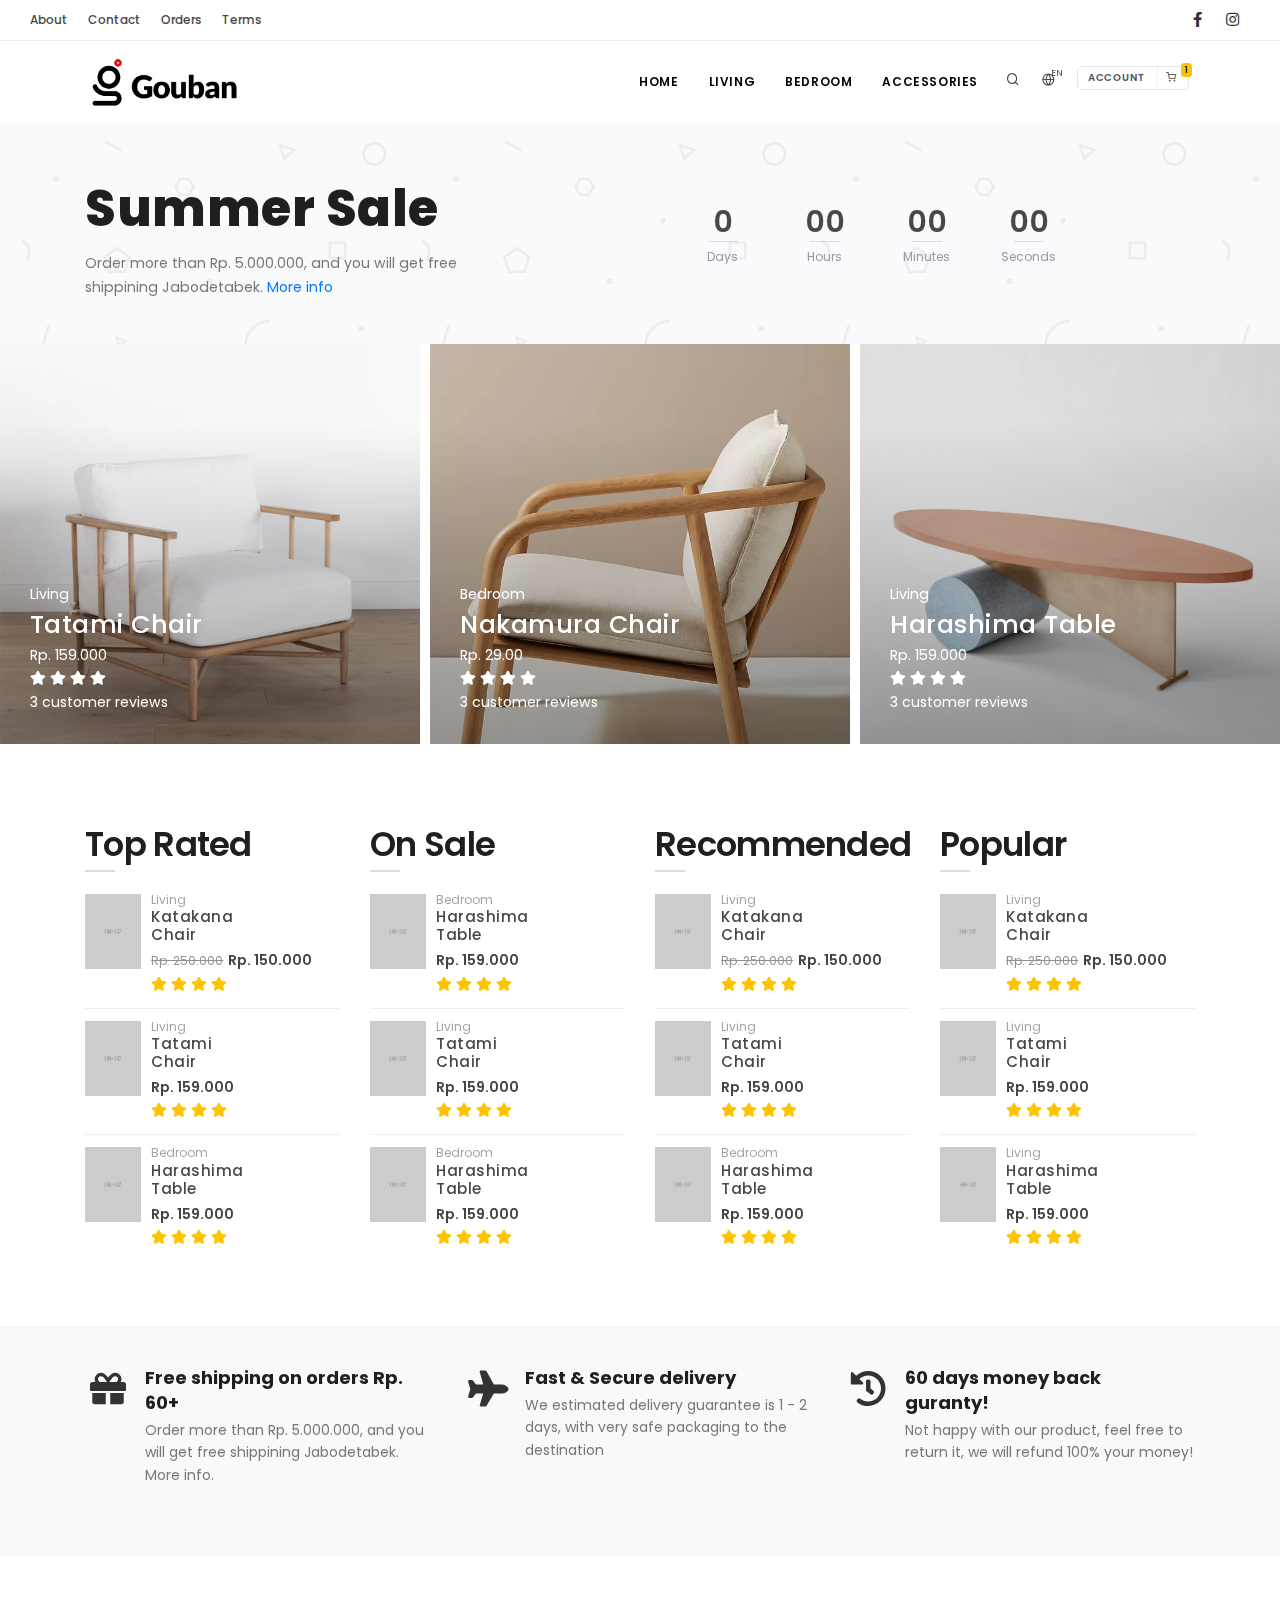
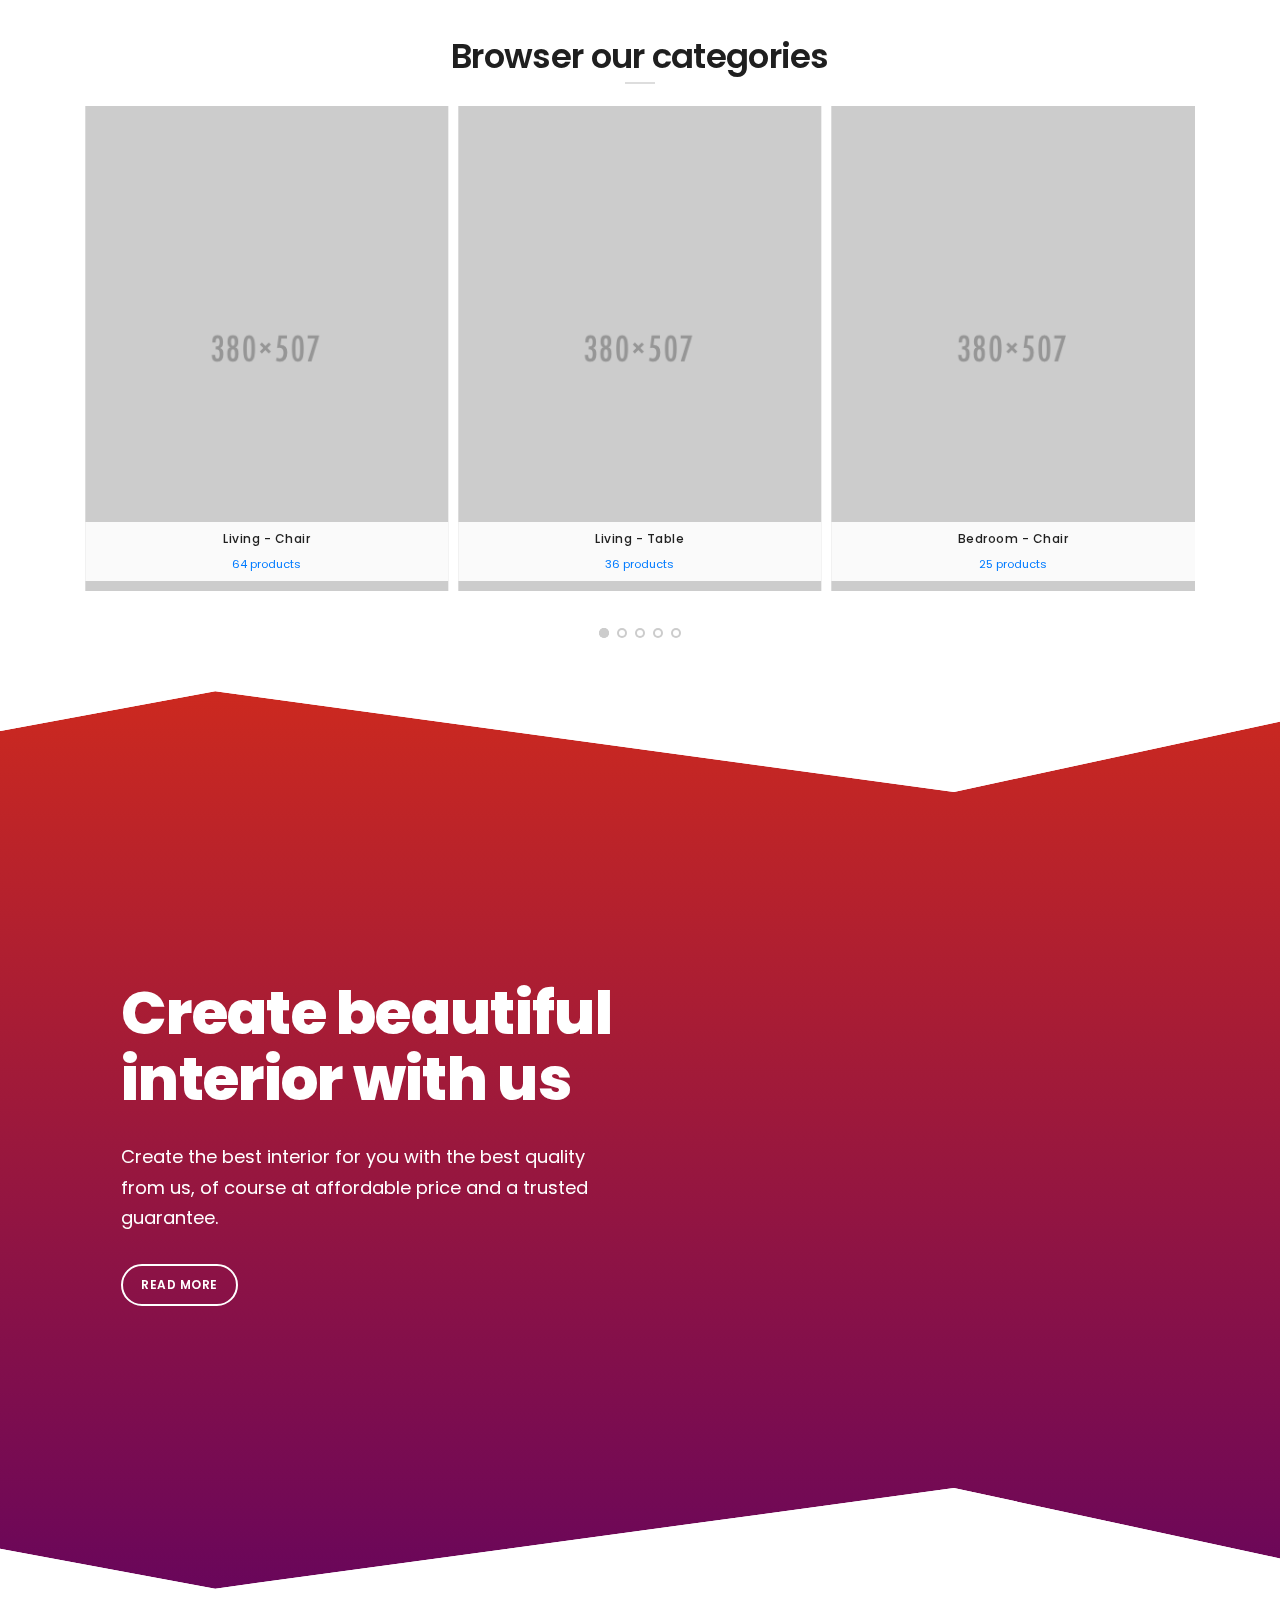
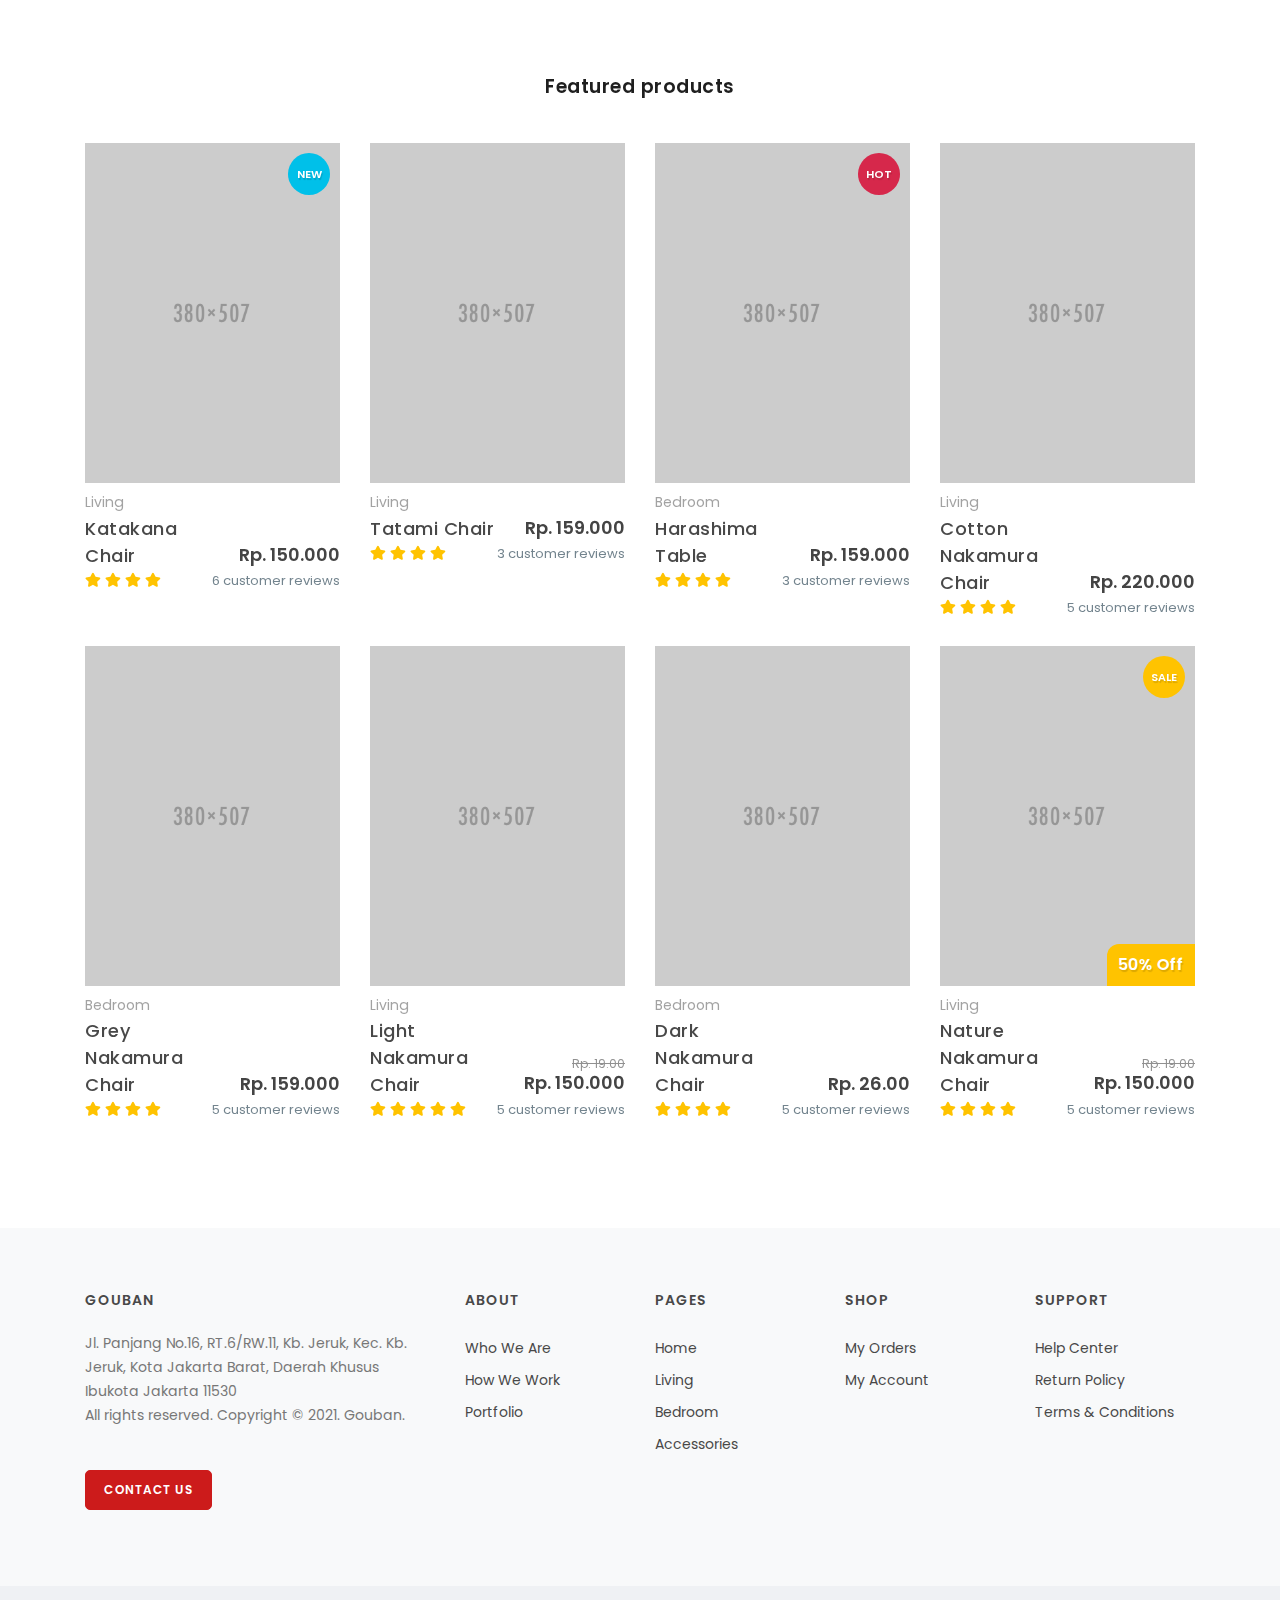
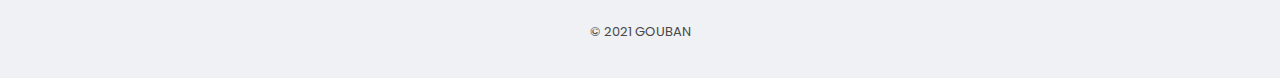
==== commit 5744cae5: "Update" ====
--- a/index.html
+++ b/index.html
@@ -21,105 +21,103 @@
 
     <div class="body-inner">
 
-        <div id="topbar" class="d-none d-xl-block d-lg-block topbar-fullwidth">
+    <div id="topbar" class="d-none d-xl-block d-lg-block topbar-fullwidth">
+        <div class="container">
+            <div class="row">
+                <div class="col-md-6">
+                    <ul class="top-menu">
+                        <li><a href="#">About</a></li>
+                        <li><a href="#">Contact</a></li>
+                        <li><a href="#">Orders</a></li>
+                        <li><a href="#">Terms</a></li>
+                    </ul>
+                </div>
+                <div class="col-md-6 d-none d-sm-block">
+                    <div class="social-icons social-icons-colored-hover">
+                        <ul>
+                            <li class="social-facebook"><a href="#"><i class="fab fa-facebook-f"></i></a></li>
+                            <li class="social-instagram"><a href="#"><i class="fab fa-instagram"></i></a></li>
+                        </ul>
+                    </div>
+                </div>
+            </div>
+        </div>
+    </div>
+
+
+    <header id="header">
+        <div class="header-inner">
             <div class="container">
-                <div class="row">
-                    <div class="col-md-6">
-                        <ul class="top-menu">
-                            <li><a href="#">About</a></li>
-                            <li><a href="#">Contact</a></li>
-                            <li><a href="#">Orders</a></li>
-                            <li><a href="#">Terms</a></li>
+
+                <div id="logo">
+                    <img src="images\logo-gouban.png" alt="logo">
+                </div>
+
+
+                <div id="search"><a id="btn-search-close" class="btn-search-close" aria-label="Close search form"><i
+                            class="icon-x"></i></a>
+                    <form class="search-form" action="search-results-page.html" method="get">
+                        <input class="form-control" name="q" type="text" placeholder="Type & Search..." />
+                        <span class="text-muted">Start typing & press "Enter" or "ESC" to close</span>
+                    </form>
+                </div>
+
+                <div class="header-extras">
+                    <ul>
+                        <li> <a id="btn-search" href="#"> <i class="icon-search"></i></a> </li>
+                        <li>
+                            <div class="p-dropdown"> <a href="#"><i class="icon-globe"></i><span>EN</span></a>
+                                <ul class="p-dropdown-content">
+                                    <li><a href="#">Indonesian</a></li>
+                                    <li><a href="#">English</a></li>
+                                </ul>
+                            </div>
+                        </li>
+                        <li class="d-none d-sm-block">
+                            <div class="p-dropdown">
+                                <a href="shop-cart.html" type="button" class="btn btn-xs btn-light btn-icon-holder" role="button">Account<i
+                                        class="icon-shopping-cart"></i><span
+                                        class="badge badge-warning">1</span></a>
+                                <ul class="p-dropdown-content">
+                                    <li><a href="shop-cart.html">My Cart</a></li>
+                                    <li><a href="#">Login/Register</a></li>
+                                </ul>
+                            </div>
+                        </li>
+                </ul>
+            </div>
+
+
+            <div id="mainMenu-trigger"> <a class="lines-button x"><span class="lines"></span></a> </div>
+
+
+            <div id="mainMenu">
+                <div class="container">
+                    <nav>
+                        <ul>
+                            <li><a href="index.html">HOME</a></li>
+                            <li class="dropdown"><a href="#">LIVING</a>
+                                <ul class="dropdown-menu">
+                                    <li><a href="page-contact-classic.html">Chair</a></li>
+                                    <li><a href="page-contact-classic.html">Table</a></li>
+                                </ul>
+                            </li>
+                            <li class="dropdown"><a href="#">BEDROOM</a>
+                                <ul class="dropdown-menu">
+                                    <li><a href="page-contact-classic.html">Chair</a></li>
+                                    <li><a href="page-contact-classic.html">Table</a></li>
+                                </ul>
+                            </li>
+                            <li class="dropdown mega-menu-item"><a href="#">ACCESSORIES</a></li>
+                            <li class="d-block d-sm-none"><a href="shop-cart.html">My Cart<span class="badge badge-warning">1</span></a></li>
+                            <li class="d-block d-sm-none"><a href="#">Login/Register</a></li>
                         </ul>
-                    </div>
-                    <div class="col-md-6 d-none d-sm-block">
-                        <div class="social-icons social-icons-colored-hover">
-                            <ul>
-                                <li class="social-facebook"><a href="#"><i class="fab fa-facebook-f"></i></a></li>
-                                <li class="social-instagram"><a href="#"><i class="fab fa-instagram"></i></a></li>
-                            </ul>
-                        </div>
-                    </div>
-                </div>
-            </div>
+                    </nav>
+                </div>
+            </div>
+
         </div>
-
-
-        <header id="header" data-fullwidth="true">
-            <div class="header-inner">
-                <div class="container">
-
-                    <div id="logo"> <a href="index.html">
-                            <span class="logo-default">Gouban</span>
-                            <span class="logo-dark">Gouban</span></a> </div>
-
-
-                    <div id="search"><a id="btn-search-close" class="btn-search-close" aria-label="Close search form"><i
-                                class="icon-x"></i></a>
-                        <form class="search-form" action="search-results-page.html" method="get">
-                            <input class="form-control" name="q" type="text" placeholder="Type & Search..." />
-                            <span class="text-muted">Start typing & press "Enter" or "ESC" to close</span>
-                        </form>
-                    </div>
-
-                    <div class="header-extras">
-                        <ul>
-                            <li> <a id="btn-search" href="#"> <i class="icon-search"></i></a> </li>
-                            <li>
-                                <div class="p-dropdown"> <a href="#"><i class="icon-globe"></i><span>EN</span></a>
-                                    <ul class="p-dropdown-content">
-                                        <li><a href="#">Indonesian</a></li>
-                                        <li><a href="#">English</a></li>
-                                    </ul>
-                                </div>
-                            </li>
-                            <li class="d-none d-sm-block">
-                                <div class="p-dropdown">
-                                    <button type="button" class="btn btn-xs btn-light btn-icon-holder">Account<i
-                                            class="icon-shopping-cart"></i><span
-                                            class="badge badge-warning">1</span></button>
-                                    <ul class="p-dropdown-content">
-                                        <li><a href="#">My Cart</a></li>
-                                        <li><a href="#">Login/Register</a></li>
-                                    </ul>
-                                </div>
-                            </li>
-                    </div></a></li>
-
-                    </ul>
-                </div>
-
-
-                <div id="mainMenu-trigger"> <a class="lines-button x"><span class="lines"></span></a> </div>
-
-
-                <div id="mainMenu">
-                    <div class="container">
-                        <nav>
-                            <ul>
-                                <li><a href="index.html">HOME</a></li>
-                                <li class="dropdown"><a href="#">LIVING</a>
-                                    <ul class="dropdown-menu">
-                                        <li><a href="page-contact-classic.html">Chair</a></li>
-                                        <li><a href="page-contact-classic.html">Table</a></li>
-                                    </ul>
-                                </li>
-                                <li class="dropdown"><a href="#">BEDROOM</a>
-                                    <ul class="dropdown-menu">
-                                        <li><a href="page-contact-classic.html">Chair</a></li>
-                                        <li><a href="page-contact-classic.html">Table</a></li>
-                                    </ul>
-                                </li>
-                                <li class="dropdown mega-menu-item"><a href="#">ACCESSORIES</a></li>
-                                <li class="d-block d-sm-none"><a href="#">My Cart<span class="badge badge-warning">1</span></a></li>
-                                <li class="d-block d-sm-none"><a href="#">Login/Register</a></li>
-                            </ul>
-                        </nav>
-                    </div>
-                </div>
-
-            </div>
-    </div>
+</div>
     </header>
 
     <section class="section-pattern p-t-60 p-b-30 text-center" style="background: url(images/pattern/pattern22.png)">
@@ -567,6 +565,96 @@
                                     <i class="fa fa-star"></i>
                                     <i class="fa fa-star-half-o"></i>
                                 </div>
+                            </div>
+                        </div>
+                    </div>
+                </div>
+            </div>
+        </div>
+    </section>
+
+    <section class="background-grey p-t-40 p-b-0">
+        <div class="container">
+            <div class="row">
+                <div class="col-lg-4">
+                    <div class="icon-box effect small clean">
+                        <div class="icon"> <a href="#"><i class="fa fa-gift""></i></a> </div>
+                            <h3>Free shipping on orders Rp. 60+</h3>
+                            <p>Order more than Rp. 5.000.000,  and you will get free shippining Jabodetabek. More info.</p>
+                          </div>
+                    </div>
+                    <div class=" col-lg-4">
+                                    <div class="icon-box effect small clean">
+                                        <div class="icon">
+                                            <a href="#"><i class="fa fa-plane"></i></a>
+                                        </div>
+                                        <h3>Fast & Secure delivery</h3>
+                                        <p>We estimated delivery guarantee is 1 - 2 days, with very safe packaging to
+                                            the destination</p>
+                                    </div>
+                        </div>
+                        <div class="col-lg-4">
+                            <div class="icon-box effect small clean">
+                                <div class="icon">
+                                    <a href="#"><i class="fa fa-history"></i></a>
+                                </div>
+                                <h3>60 days money back guranty!</h3>
+                                <p>Not happy with our product, feel free to return it, we will refund 100% your money!
+                                </p>
+                            </div>
+                        </div>
+                    </div>
+                </div>
+    </section>
+
+    <section>
+        <div class="container">
+
+            <div class="row">
+                <div class="col-lg-12">
+                    <div class="heading-text heading-line text-center">
+                        <h4>Browser our categories </h4>
+                    </div>
+                </div>
+            </div>
+            <div class="shop-category">
+                <div class="row">
+                    <div class="col">
+                        <div class="carousel" data-items="3">
+                            <div class="shop-category-box">
+                                <a href="#"><img alt="" src="images/shop/shop-category/1.jpg">
+                                    <div class="shop-category-box-title text-center">
+                                        <h6>Living - Chair</h6><small>64 products</small>
+                                    </div>
+                                </a>
+                            </div>
+                            <div class="shop-category-box">
+                                <a href="#"><img alt="" src="images/shop/shop-category/2.jpg">
+                                    <div class="shop-category-box-title text-center">
+                                        <h6>Living - Table</h6><small>36 products</small>
+                                    </div>
+                                </a>
+                            </div>
+                            <div class="shop-category-box">
+                                <a href="#"><img alt="" src="images/shop/shop-category/3.jpg">
+                                    <div class="shop-category-box-title text-center">
+                                        <h6>Bedroom - Chair</h6><small>25 products</small>
+                                    </div>
+                                </a>
+                            </div>
+                            <div class="shop-category-box">
+                                <a href="#"><img alt="" src="images/shop/shop-category/4.jpg">
+                                    <div class="shop-category-box-title text-center">
+                                        <h6>Bedroom - Table</h6><small>80 products</small>
+                                    </div>
+                                </a>
+                            </div>
+                            <div class="shop-category-box">
+                                <a href="#"><img alt="" src="images/shop/shop-category/4.jpg">
+                                    <div class="shop-category-box-title text-center">
+                                        <h6>Accessories</h6><small>80 products</small>
+                                    </div>
+                                </a>
                             </div>
                         </div>
                     </div>
@@ -887,95 +975,9 @@
     </section>
 
 
-    <section class="background-grey p-t-40 p-b-0">
-        <div class="container">
-            <div class="row">
-                <div class="col-lg-4">
-                    <div class="icon-box effect small clean">
-                        <div class="icon"> <a href="#"><i class="fa fa-gift""></i></a> </div>
-                            <h3>Free shipping on orders Rp. 60+</h3>
-                            <p>Order more than Rp. 5.000.000,  and you will get free shippining Jabodetabek. More info.</p>
-                          </div>
-                    </div>
-                    <div class=" col-lg-4">
-                                    <div class="icon-box effect small clean">
-                                        <div class="icon">
-                                            <a href="#"><i class="fa fa-plane"></i></a>
-                                        </div>
-                                        <h3>Fast & Secure delivery</h3>
-                                        <p>We estimated delivery guarantee is 1 - 2 days, with very safe packaging to
-                                            the destination</p>
-                                    </div>
-                        </div>
-                        <div class="col-lg-4">
-                            <div class="icon-box effect small clean">
-                                <div class="icon">
-                                    <a href="#"><i class="fa fa-history"></i></a>
-                                </div>
-                                <h3>60 days money back guranty!</h3>
-                                <p>Not happy with our product, feel free to return it, we will refund 100% your money!
-                                </p>
-                            </div>
-                        </div>
-                    </div>
-                </div>
-    </section>
-
-    <section>
-        <div class="container">
-
-            <div class="row">
-                <div class="col-lg-12">
-                    <div class="heading-text heading-line text-center">
-                        <h4>Browser our categories </h4>
-                    </div>
-                </div>
-            </div>
-            <div class="shop-category">
-                <div class="row">
-                    <div class="col">
-                        <div class="carousel" data-items="3">
-                            <div class="shop-category-box">
-                                <a href="#"><img alt="" src="images/shop/shop-category/1.jpg">
-                                    <div class="shop-category-box-title text-center">
-                                        <h6>Living - Chair</h6><small>64 products</small>
-                                    </div>
-                                </a>
-                            </div>
-                            <div class="shop-category-box">
-                                <a href="#"><img alt="" src="images/shop/shop-category/2.jpg">
-                                    <div class="shop-category-box-title text-center">
-                                        <h6>Living - Table</h6><small>36 products</small>
-                                    </div>
-                                </a>
-                            </div>
-                            <div class="shop-category-box">
-                                <a href="#"><img alt="" src="images/shop/shop-category/3.jpg">
-                                    <div class="shop-category-box-title text-center">
-                                        <h6>Bedroom - Chair</h6><small>25 products</small>
-                                    </div>
-                                </a>
-                            </div>
-                            <div class="shop-category-box">
-                                <a href="#"><img alt="" src="images/shop/shop-category/4.jpg">
-                                    <div class="shop-category-box-title text-center">
-                                        <h6>Bedroom - Table</h6><small>80 products</small>
-                                    </div>
-                                </a>
-                            </div>
-                            <div class="shop-category-box">
-                                <a href="#"><img alt="" src="images/shop/shop-category/4.jpg">
-                                    <div class="shop-category-box-title text-center">
-                                        <h6>Accessories</h6><small>80 products</small>
-                                    </div>
-                                </a>
-                            </div>
-                        </div>
-                    </div>
-                </div>
-            </div>
-        </div>
-    </section>
+    
+
+    
 
 
     <footer id="footer">
--- a/css/theme.css
+++ b/css/theme.css
@@ -2,86 +2,86 @@
 	Typography
 -----------------------------------------------------------------*/
 a:not(.btn):not(.badge):hover, a:not(.btn):not(.badge):focus, a:not(.btn):not(.badge):active {
-  color: #7341B4; }
+  color: #cc1b1b; }
 
 /* ----------------------------------------------------------------
 	Accordion
 -----------------------------------------------------------------*/
 .accordion.accordion-theme .ac-item {
-  background-color: #7341B4; }
+  background-color: #cc1b1b; }
 
 /* ----------------------------------------------------------------
 	Blockquotes
 -----------------------------------------------------------------*/
 .blockquote {
-  border-left: 3px solid #7341B4; }
+  border-left: 3px solid #cc1b1b; }
 
 .blockquote-color {
-  background-color: #7341B4; }
+  background-color: #cc1b1b; }
 
 /* ----------------------------------------------------------------------
 	Buttons
 -------------------------------------------------------------------------*/
 button.btn,
 .btn:not(.close):not(.mfp-close), a.btn:not([href]):not([tabindex]) {
-  background-color: #7341B4;
-  border-color: #7341B4; }
+  background-color: #cc1b1b;
+  border-color: #cc1b1b; }
   button.btn:hover, button.btn:focus, button.btn:not(:disabled):not(.disabled):active, button.btn:not(:disabled):not(.disabled).active,
   .btn:not(.close):not(.mfp-close):hover,
   .btn:not(.close):not(.mfp-close):focus,
   .btn:not(.close):not(.mfp-close):not(:disabled):not(.disabled):active,
   .btn:not(.close):not(.mfp-close):not(:disabled):not(.disabled).active, a.btn:not([href]):not([tabindex]):hover, a.btn:not([href]):not([tabindex]):focus, a.btn:not([href]):not([tabindex]):not(:disabled):not(.disabled):active, a.btn:not([href]):not([tabindex]):not(:disabled):not(.disabled).active {
-    background-color: #7341B4;
-    border-color: #7341B4; }
+    background-color: #cc1b1b;
+    border-color: #cc1b1b; }
   button.btn.btn-outline,
   .btn:not(.close):not(.mfp-close).btn-outline, a.btn:not([href]):not([tabindex]).btn-outline {
-    border-color: #7341B4;
-    color: #7341B4; }
+    border-color: #cc1b1b;
+    color: #cc1b1b; }
     button.btn.btn-outline:hover, button.btn.btn-outline:focus, button.btn.btn-outline:active, button.btn.btn-outline.active,
     .btn:not(.close):not(.mfp-close).btn-outline:hover,
     .btn:not(.close):not(.mfp-close).btn-outline:focus,
     .btn:not(.close):not(.mfp-close).btn-outline:active,
     .btn:not(.close):not(.mfp-close).btn-outline.active, a.btn:not([href]):not([tabindex]).btn-outline:hover, a.btn:not([href]):not([tabindex]).btn-outline:focus, a.btn:not([href]):not([tabindex]).btn-outline:active, a.btn:not([href]):not([tabindex]).btn-outline.active {
-      background-color: #7341B4;
-      border-color: #7341B4; }
+      background-color: #cc1b1b;
+      border-color: #cc1b1b; }
   button.btn.btn-primary,
   .btn:not(.close):not(.mfp-close).btn-primary, a.btn:not([href]):not([tabindex]).btn-primary {
-    background-color: #7341B4;
-    border-color: #7341B4; }
+    background-color: #cc1b1b;
+    border-color: #cc1b1b; }
     button.btn.btn-primary:hover, button.btn.btn-primary:focus, button.btn.btn-primary:not(:disabled):not(.disabled):active, button.btn.btn-primary:not(:disabled):not(.disabled).active,
     .btn:not(.close):not(.mfp-close).btn-primary:hover,
     .btn:not(.close):not(.mfp-close).btn-primary:focus,
     .btn:not(.close):not(.mfp-close).btn-primary:not(:disabled):not(.disabled):active,
     .btn:not(.close):not(.mfp-close).btn-primary:not(:disabled):not(.disabled).active, a.btn:not([href]):not([tabindex]).btn-primary:hover, a.btn:not([href]):not([tabindex]).btn-primary:focus, a.btn:not([href]):not([tabindex]).btn-primary:not(:disabled):not(.disabled):active, a.btn:not([href]):not([tabindex]).btn-primary:not(:disabled):not(.disabled).active {
-      background-color: #7341B4;
-      border-color: #7341B4; }
+      background-color: #cc1b1b;
+      border-color: #cc1b1b; }
   button.btn.btn-icon-holder.btn-outline:before,
   .btn:not(.close):not(.mfp-close).btn-icon-holder.btn-outline:before, a.btn:not([href]):not([tabindex]).btn-icon-holder.btn-outline:before {
-    border-left-color: #7341B4; }
+    border-left-color: #cc1b1b; }
 
 /* ----------------------------------------------------------------------
     call-to-action (call to action)
 -------------------------------------------------------------------------*/
 .call-to-action.call-to-action-colored {
-  background-color: #7341B4; }
+  background-color: #cc1b1b; }
 
 /* ----------------------------------------------------------------
 Carousels & Slider
 -----------------------------------------------------------------*/
 .inspiro-slider .flickity-button:hover {
-  background-color: #7341B4; }
+  background-color: #cc1b1b; }
 
 .carousel .flickity-button:hover {
-  background-color: #7341B4; }
+  background-color: #cc1b1b; }
 
 /* ----------------------------------------------------------------
     Dropcat & Highlight
 -----------------------------------------------------------------*/
 .dropcap.dropcap-colored {
-  background-color: #7341B4; }
+  background-color: #cc1b1b; }
 
 .highlight.highlight-colored {
-  background-color: #7341B4; }
+  background-color: #cc1b1b; }
 
 /* ----------------------------------------------------------------------
 Forms
@@ -89,103 +89,103 @@
 .form-control:focus,
 input:focus,
 select:focus {
-  border-color: #7341B4; }
+  border-color: grey; }
 
 /* ----------------------------------------------------------------------
 	Headings
 -------------------------------------------------------------------------*/
 .heading-text.heading-section > h2:before {
-  background-color: #7341B4; }
+  background-color: #cc1b1b; }
 
 .heading-creative strong {
-  color: #7341B4; }
+  color: #cc1b1b; }
 
 /* ----------------------------------------------------------------------
 	Icon Box
 -------------------------------------------------------------------------*/
 .icon-box.effect.dark .icon i:after {
-  box-shado: 0 0 0 3px #7341B4; }
+  box-shado: 0 0 0 3px #cc1b1b; }
 .icon-box.effect.dark .icon i:hover, .icon-box.effect.dark:hover .icon i {
-  background-color: #7341B4; }
+  background-color: #cc1b1b; }
 
 .text-box.text-box-light:hover {
-  background: #7341B4; }
+  background: #cc1b1b; }
 
 .feature-box:hover h2,
 .feature-box:hover h3,
 .feature-box:hover h4 {
-  color: #7341B4; }
+  color: #cc1b1b; }
 
 /* ----------------------------------------------------------------
 Lables & Badgets
 -----------------------------------------------------------------*/
 .badge-primary {
-  background-color: #7341B4; }
+  background-color: #cc1b1b; }
 
 /* ----------------------------------------------------------------------
 	Light Box
 -------------------------------------------------------------------------*/
 .mfp-ajax-holder .mfp-close:hover {
-  background: #7341B4; }
+  background: #cc1b1b; }
 
 /* ----------------------------------------------------------------------
 	Lists & Bullet Lists
 -------------------------------------------------------------------------*/
 .list-colored li a {
-  color: #7341B4; }
+  color: #cc1b1b; }
 
 .list-legend li span {
-  background-color: #7341B4; }
+  background-color: #cc1b1b; }
 
 .list-icon.list-icon-colored li:before, .list-icon.icon-list-colored i {
-  color: #7341B4; }
+  color: #cc1b1b; }
 
 .list-group-item.active {
-  background-color: #7341B4;
-  border: #7341B4; }
+  background-color: #cc1b1b;
+  border: #cc1b1b; }
 
 /* ----------------------------------------------------------------------
 	Pagination & Pager
 -------------------------------------------------------------------------*/
 .post-navigation a:hover {
-  color: #7341B4; }
+  color: #cc1b1b; }
 
 /* ----------------------------------------------------------------------
 	Pricing Table
 -------------------------------------------------------------------------*/
 .pricing-table.colored .plan-header {
-  background-color: #7341B4; }
+  background-color: #cc1b1b; }
 
 /* ----------------------------------------------------------------------
 	Progress Bar
 -------------------------------------------------------------------------*/
 .p-progress-bar,
 .progress-bar {
-  background-color: #7341B4; }
+  background-color: #cc1b1b; }
 
 /*--------------------------------------------------------
      Tabs
 ---------------------------------------------------------*/
 .tabs .nav-tabs .nav-link.active {
-  color: #7341B4;
-  border-bottom: 2px solid #7341B4; }
+  color: #cc1b1b;
+  border-bottom: 2px solid #cc1b1b; }
 .tabs.tabs-vertical .nav-link.active {
-  color: #7341B4;
-  border-right: 2px solid #7341B4; }
+  color: #cc1b1b;
+  border-right: 2px solid #cc1b1b; }
 
 /* ----------------------------------------------------------------
 	Date picker
 -----------------------------------------------------------------*/
 .datepicker tbody tr > td.day.today.active, .datepicker tbody tr > td.day.active, .datepicker tbody tr > td.day.selected {
-  background: #7341B4 !important; }
+  background: #cc1b1b !important; }
   .datepicker tbody tr > td.day.today.active:hover, .datepicker tbody tr > td.day.active:hover, .datepicker tbody tr > td.day.selected:hover {
-    background: #7341B4; }
+    background: #cc1b1b; }
 .datepicker tbody tr > td.day.range.today {
-  background: #7341B4; }
+  background: #cc1b1b; }
 .datepicker tbody tr > td span.month.active {
-  background: #7341B4; }
+  background: #cc1b1b; }
   .datepicker tbody tr > td span.month.active:hover {
-    background: #7341B4; }
+    background: #cc1b1b; }
 
 .datetimepicker tbody tr > td.day.today,
 .datetimepicker table tr td.active:active,
@@ -204,7 +204,7 @@
 .datetimepicker table tr td span.active:hover.active,
 .datetimepicker table tr td span.active.disabled.active,
 .datetimepicker table tr td span.active.disabled:hover.active {
-  background: #7341B4 !important; }
+  background: #cc1b1b !important; }
 
 .datetimepicker table tr > td.today:hover,
 .datetimepicker table tr > td.today:hover:hover,
@@ -226,29 +226,29 @@
 .datetimepicker table tr > td.today:hover[disabled],
 .datetimepicker table tr > td.today.disabled[disabled],
 .datetimepicker table tr > td.today.disabled:hover[disabled] {
-  background: #7341B4 !important; }
+  background: #cc1b1b !important; }
 
 .daterangepicker .daterangepicker_input .input-mini.active, .daterangepicker .daterangepicker_input .input-mini:focus {
-  border: 1px solid #7341B4; }
+  border: 1px solid #cc1b1b; }
 .daterangepicker tbody td.today {
-  background: #7341B4; }
+  background: #cc1b1b; }
 .daterangepicker tbody td.active, .daterangepicker tbody td.in-range, .daterangepicker tbody td.active:hover, .daterangepicker tbody td.in-range:hover {
-  background: #7341B4; }
+  background: #cc1b1b; }
 .daterangepicker select.ampmselect.active, .daterangepicker select.ampmselect:focus {
-  border: 1px solid #7341B4; }
+  border: 1px solid #cc1b1b; }
 .daterangepicker select.hourselect.active, .daterangepicker select.hourselect:focus {
-  border: 1px solid #7341B4; }
+  border: 1px solid #cc1b1b; }
 .daterangepicker select.minuteselect.active, .daterangepicker select.minuteselect:focus {
-  border: 1px solid #7341B4; }
+  border: 1px solid #cc1b1b; }
 .daterangepicker select.monthselect.active, .daterangepicker select.monthselect:focus {
-  border: 1px solid #7341B4; }
+  border: 1px solid #cc1b1b; }
 .daterangepicker select.yearselect.active, .daterangepicker select.yearselect:focus {
-  border: 1px solid #7341B4; }
+  border: 1px solid #cc1b1b; }
 .daterangepicker .calendar-time i {
   color: #b2b1c5; }
 .daterangepicker .ranges li.active {
-  background: #7341B4;
-  border: 1px solid #7341B4; }
+  background: #cc1b1b;
+  border: 1px solid #cc1b1b; }
 
 /* ----------------------------------------------------------------
 	Date range picker
@@ -256,11 +256,11 @@
 .daterangepicker td.active:not(.off),
 .daterangepicker td.active:hover,
 .daterangepicker .active.end-date.in-range {
-  background: #7341B4 !important; }
+  background: #cc1b1b !important; }
 
 input.daterange:after,
 input.dates:after {
-  background: #7341B4; }
+  background: #cc1b1b; }
 
 /* ----------------------------------------------------------------
 	Bootstrap Switch
@@ -268,35 +268,35 @@
 .bootstrap-switch .bootstrap-switch-on,
 .bootstrap-switch .bootstrap-switch-handle-on,
 .bootstrap-switch .bootstrap-switch-handle-off {
-  background-color: #7341B4;
-  border-color: #7341B4; }
+  background-color: #cc1b1b;
+  border-color: #cc1b1b; }
 
 .p-radio:checked + .p-radio-style:before {
-  border: 1px solid #7341B4;
-  background: #7341B4; }
+  border: 1px solid #cc1b1b;
+  background: #cc1b1b; }
 
 .p-checkbox:checked + .p-checkbox-style:before {
-  border: #7341B4;
-  background: #7341B4; }
+  border: #cc1b1b;
+  background: #cc1b1b; }
 
 .p-switch > input[type="checkbox"]:checked + .p-switch-style {
-  background-color: #7341B4; }
+  background-color: #cc1b1b; }
 
 /* ----------------------------------------------------------------
 	Ion Range Sliders
 -----------------------------------------------------------------*/
 .irs-bar {
-  background: #7341B4; }
+  background: #cc1b1b; }
 
 .irs-from,
 .irs-to,
 .irs-single {
-  background: #7341B4; }
+  background: #cc1b1b; }
 
 .irs-from:after,
 .irs-to:after,
 .irs-single:after {
-  border-top-color: #7341B4; }
+  border-top-color: #cc1b1b; }
 
 /* ----------------------------------------------------------------
 	Blog
@@ -308,79 +308,79 @@
   .post-item .post-video .post-meta-category,
   .post-item .post-audio .post-meta-category,
   .post-item .post-quote-img .post-meta-category {
-    background-color: #7341B4; }
+    background-color: #cc1b1b; }
   .post-item .post-quote-img .post-meta-category {
-    color: #7341B4; }
+    color: #cc1b1b; }
     .post-item .post-quote-img .post-meta-category a {
-      color: #7341B4; }
+      color: #cc1b1b; }
   .post-item.quote .post-item-wrap {
-    background-color: #7341B4; }
+    background-color: #cc1b1b; }
 
 .post-author a {
-  color: #7341B4; }
+  color: #cc1b1b; }
 
 /* ----------------------------------------------------------------
 	Grid Filter
 -----------------------------------------------------------------*/
 .grid-filter li:hover a, .grid-filter li.active a {
-  background-color: #7341B4; }
+  background-color: #cc1b1b; }
 .grid-filter.gf-outline li:hover a, .grid-filter.gf-outline li.active a {
-  border-color: #7341B4;
-  color: #7341B4; }
+  border-color: #cc1b1b;
+  color: #cc1b1b; }
 .grid-filter.gf-lines li:hover a, .grid-filter.gf-lines li.active a {
-  color: #7341B4; }
+  color: #cc1b1b; }
   .grid-filter.gf-lines li:hover a:after, .grid-filter.gf-lines li.active a:after {
-    background-color: #7341B4; }
+    background-color: #cc1b1b; }
 .grid-filter.gf-classic li:hover a, .grid-filter.gf-classic li.active a {
-  background-color: #7341B4; }
+  background-color: #cc1b1b; }
 .grid-filter.gf-default li:hover a, .grid-filter.gf-default li.active a {
-  color: #7341B4; }
+  color: #cc1b1b; }
 
 /*------------------------------------------------------
      Comments
 ------------------------------------------------------*/
 .comments .comment_number span {
-  color: #7341B4; }
+  color: #cc1b1b; }
 
 .respond-comment span {
-  color: #7341B4; }
+  color: #cc1b1b; }
 
 /*------------------------------------------------------
      Extras
 ------------------------------------------------------*/
 .item-link {
-  color: #7341B4; }
+  color: #cc1b1b; }
   .item-link:hover {
-    color: #7341B4; }
+    color: #cc1b1b; }
 
 .nav-link {
-  color: #7341B4; }
+  color: #cc1b1b; }
 
 .background-colored {
-  background-color: #7341B4; }
+  background-color: #cc1b1b; }
 
 /* ----------------------------------------------------------------
 Scroll top
 -----------------------------------------------------------------*/
 #scrollTop:after, #scrollTop:before {
-  background-color: #7341B4; }
+  background-color: #cc1b1b; }
 
 .fc-event-primary.fc-event {
-  background-color: #7341B4;
-  border-color: #7341B4; }
+  background-color: #cc1b1b;
+  border-color: #cc1b1b; }
 
 .icon-set-container .row > [class^="col-"] {
-  color: #7341B4; }
+  color: #cc1b1b; }
   .icon-set-container .row > [class^="col-"]:hover {
-    background-color: #7341B4; }
+    background-color: #cc1b1b; }
     .icon-set-container .row > [class^="col-"]:hover .icon-holder {
-      color: #7341B4; }
+      color: #cc1b1b; }
 
 /* ----------------------------------------------------------------
     Forum
 -----------------------------------------------------------------*/
 .forum thead tr > th {
-  background-color: #7341B4; }
+  background-color: #cc1b1b; }
 
 /* ----------------------------------------------------------------
     Header
@@ -391,16 +391,16 @@
 -----------------------------------------------------------------*/ }
   #header.header-modern:not(.header-active).header-colored .header-inner,
   #header.header-modern:not(.header-active).header-colored #header-wrap {
-    background-color: #7341B4; }
+    background-color: #cc1b1b; }
   #header.header-colored .header-inner,
   #header.header-colored #header-wrap {
-    background-color: #7341B4; }
+    background-color: #cc1b1b; }
   #header #mainMenu nav > ul > li.hover-active > a,
   #header #mainMenu nav > ul > li.hover-active > span, #header #mainMenu nav > ul > li.current > a,
   #header #mainMenu nav > ul > li.current > span, #header #mainMenu nav > ul > li:hover > a,
   #header #mainMenu nav > ul > li:hover > span, #header #mainMenu nav > ul > li:focus > a,
   #header #mainMenu nav > ul > li:focus > span {
-    color: #7341B4; }
+    color: #cc1b1b; }
   #header #mainMenu nav > ul > li .dropdown-menu > li > a:focus, #header #mainMenu nav > ul > li .dropdown-menu > li > a:hover, #header #mainMenu nav > ul > li .dropdown-menu > li > a:active,
   #header #mainMenu nav > ul > li .dropdown-menu > li > span:focus,
   #header #mainMenu nav > ul > li .dropdown-menu > li > span:hover,
@@ -408,81 +408,81 @@
   #header #mainMenu nav > ul > li .dropdown-menu > li [class*="col-"] > ul > li > a:focus,
   #header #mainMenu nav > ul > li .dropdown-menu > li [class*="col-"] > ul > li > a:hover,
   #header #mainMenu nav > ul > li .dropdown-menu > li [class*="col-"] > ul > li > a:active {
-    color: #7341B4; }
+    color: #cc1b1b; }
   #header #mainMenu nav > ul > li .dropdown-menu > li.current > a,
   #header #mainMenu nav > ul > li .dropdown-menu > li.current > span, #header #mainMenu nav > ul > li .dropdown-menu > li:hover > a,
   #header #mainMenu nav > ul > li .dropdown-menu > li:hover > span, #header #mainMenu nav > ul > li .dropdown-menu > li:focus > a,
   #header #mainMenu nav > ul > li .dropdown-menu > li:focus > span, #header #mainMenu nav > ul > li .dropdown-menu > li:active > a,
   #header #mainMenu nav > ul > li .dropdown-menu > li:active > span, #header #mainMenu nav > ul > li .dropdown-menu > li.hover-active > a,
   #header #mainMenu nav > ul > li .dropdown-menu > li.hover-active > span {
-    color: #7341B4; }
+    color: #cc1b1b; }
   #header #mainMenu.menu-rounded nav > ul > li.current > a, #header #mainMenu.menu-rounded nav > ul > li:hover > a, #header #mainMenu.menu-rounded nav > ul > li:focus > a {
-    background-color: #7341B4; }
+    background-color: #cc1b1b; }
   #header #mainMenu.menu-outline nav > ul > li.current > a, #header #mainMenu.menu-outline nav > ul > li:hover > a, #header #mainMenu.menu-outline nav > ul > li:focus > a {
-    color: #7341B4;
-    border-color: #7341B4; }
+    color: #cc1b1b;
+    border-color: #cc1b1b; }
   #header #mainMenu.menu-lines nav > ul > li.current > a, #header #mainMenu.menu-lines nav > ul > li:hover > a, #header #mainMenu.menu-lines nav > ul > li:focus > a {
-    color: #7341B4; }
+    color: #cc1b1b; }
     #header #mainMenu.menu-lines nav > ul > li.current > a:after, #header #mainMenu.menu-lines nav > ul > li:hover > a:after, #header #mainMenu.menu-lines nav > ul > li:focus > a:after {
-      background-color: #7341B4; }
+      background-color: #cc1b1b; }
   #header #mainMenu.menu-hover-background nav > ul > li.current, #header #mainMenu.menu-hover-background nav > ul > li:hover, #header #mainMenu.menu-hover-background nav > ul > li:focus {
-    background-color: #7341B4; }
+    background-color: #cc1b1b; }
   #header #shopping-cart > a .shopping-cart-items {
-    background: #7341B4; }
+    background: #cc1b1b; }
 
 /* ----------------------------------------------------------------
 Dots Menu
 -----------------------------------------------------------------*/
 #dotsMenu ul li:hover {
-  background-color: #7341B4; }
+  background-color: #cc1b1b; }
 #dotsMenu ul li.current {
-  background-color: #7341B4; }
+  background-color: #cc1b1b; }
 #dotsMenu ul li a:hover:before, #dotsMenu ul li a.active:before {
-  background-color: #7341B4; }
+  background-color: #cc1b1b; }
 
 /*Menu Dark*/
 #mainMenu.dark:not(.light):not(.menu-rounded) nav > ul > li .dropdown-menu > li > a:hover,
 #mainMenu.dark:not(.light):not(.menu-rounded) nav > ul > li .dropdown-menu > li > span:hover,
 #mainMenu.dark:not(.light):not(.menu-rounded) nav > ul > li .dropdown-menu > li [class*="col-"] > ul > li > a:hover {
-  color: #7341B4; }
+  color: #cc1b1b; }
 #mainMenu.dark:not(.light):not(.menu-rounded) nav > ul > li.current > a,
 #mainMenu.dark:not(.light):not(.menu-rounded) nav > ul > li.current > span, #mainMenu.dark:not(.light):not(.menu-rounded) nav > ul > li:hover > a,
 #mainMenu.dark:not(.light):not(.menu-rounded) nav > ul > li:hover > span, #mainMenu.dark:not(.light):not(.menu-rounded) nav > ul > li:focus > a,
 #mainMenu.dark:not(.light):not(.menu-rounded) nav > ul > li:focus > span, #mainMenu.dark:not(.light):not(.menu-rounded) nav > ul > li.hover-active > a,
 #mainMenu.dark:not(.light):not(.menu-rounded) nav > ul > li.hover-active > span {
-  color: #7341B4; }
+  color: #cc1b1b; }
 
 .page-menu nav > ul > li:hover > a, .page-menu nav > ul > li.active > a {
-  color: #7341B4; }
+  color: #cc1b1b; }
 .page-menu.menu-rounded nav > ul > li:hover > a, .page-menu.menu-rounded nav > ul > li.active > a {
-  background-color: #7341B4; }
+  background-color: #cc1b1b; }
 .page-menu.menu-outline nav > ul > li:hover > a, .page-menu.menu-outline nav > ul > li.active > a {
-  border-color: #7341B4;
-  color: #7341B4; }
+  border-color: #cc1b1b;
+  color: #cc1b1b; }
 .page-menu.menu-lines nav > ul > li:hover > a, .page-menu.menu-lines nav > ul > li.active > a {
-  color: #7341B4; }
+  color: #cc1b1b; }
   .page-menu.menu-lines nav > ul > li:hover > a:after, .page-menu.menu-lines nav > ul > li.active > a:after {
-    background-color: #7341B4; }
+    background-color: #cc1b1b; }
 .page-menu.menu-solid nav > ul > li:hover > a, .page-menu.menu-solid nav > ul > li.active > a {
-  background-color: #7341B4; }
+  background-color: #cc1b1b; }
 
 @media (max-width: 1024px) {
   .page-menu.menu-rounded nav > ul > li:hover > a, .page-menu.menu-rounded nav > ul > li.active > a, .page-menu.menu-outline nav > ul > li:hover > a, .page-menu.menu-outline nav > ul > li.active > a, .page-menu.menu-lines nav > ul > li:hover > a, .page-menu.menu-lines nav > ul > li.active > a, .page-menu.menu-solid nav > ul > li:hover > a, .page-menu.menu-solid nav > ul > li.active > a, .page-menu.menu-light nav > ul > li:hover > a, .page-menu.menu-light nav > ul > li.active > a, .page-menu.menu-creative nav > ul > li:hover > a, .page-menu.menu-creative nav > ul > li.active > a, .page-menu.inverted nav > ul > li:hover > a, .page-menu.inverted nav > ul > li.active > a {
-    color: #7341B4; } }
+    color: #cc1b1b; } }
 #search .btn-search-close {
-  background-color: #7341B4; }
+  background-color: #cc1b1b; }
 
 /* ----------------------------------------------------------------
 Topbar
 -----------------------------------------------------------------*/
 #topbar.topbar-colored, #topbar.topbar-colored.dark {
-  background-color: #7341B4; }
+  background-color: #cc1b1b; }
 
 /* ----------------------------------------------------------------
 Helpers
 -----------------------------------------------------------------*/
 .text-theme {
-  color: #7341B4 !important; }
+  color: #cc1b1b !important; }
 
 /* ----------------------------------------------------------------
 Portfolio
@@ -493,18 +493,18 @@
 .grid-item .portfolio-description a:hover i,
 .grid-item .grid-description a:hover i,
 .grid-item .portfolio-links a:hover i {
-  background-color: #7341B4;
-  border: 1px solid #7341B4; }
+  background-color: #cc1b1b;
+  border: 1px solid #cc1b1b; }
 
 /* ----------------------------------------------------------------
 	Widgets
 -----------------------------------------------------------------*/
 .widget-tweeter li a,
 .widget-twitter li a {
-  color: #7341B4; }
+  color: #cc1b1b; }
 
 .tags a:hover, .tags a:focus, .tags a:active, .tags a.active {
-  background-color: #7341B4;
-  border-color: #7341B4; }
+  background-color: #cc1b1b;
+  border-color: #cc1b1b; }
 
 /*# sourceMappingURL=theme.css.map */
--- a/css/custom.css
+++ b/css/custom.css
@@ -25,6 +25,20 @@
     margin-left: 10px;
 }
 
+#logo img{
+    height: 70%;
+}
+
+.image-payment{
+    margin-right: 2.5%;
+}
+
+.heading-text.heading-gradient h2 > * {
+    -webkit-text-fill-color: transparent !important;
+    -webkit-background-clip: text !important;
+    background: radial-gradient(circle at left top, #cc1b1b 9%, #8A1C7C 48%, #6442ff 91%);
+  }
+  
 /* Mobile */
 @media (max-width: 767px) {
     /* -----------------------------PAGE HOME-------------------------------- */
